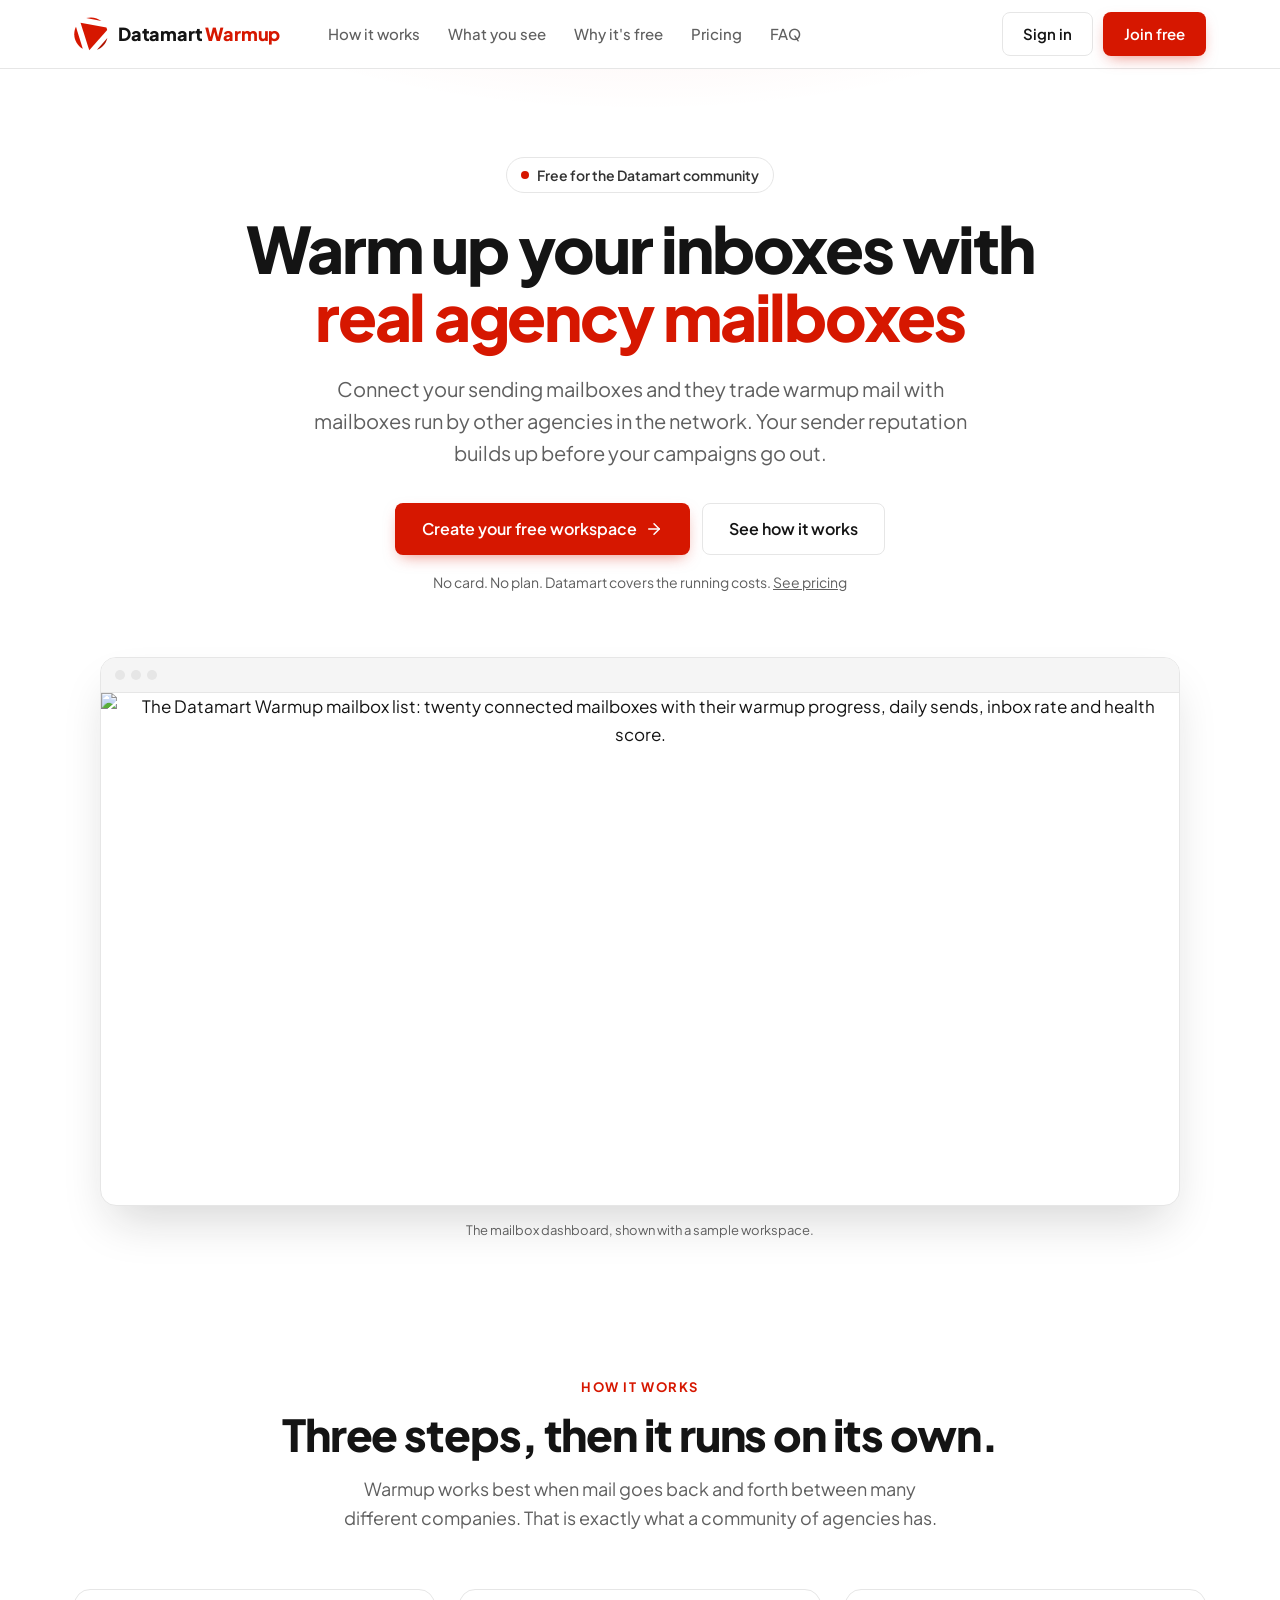
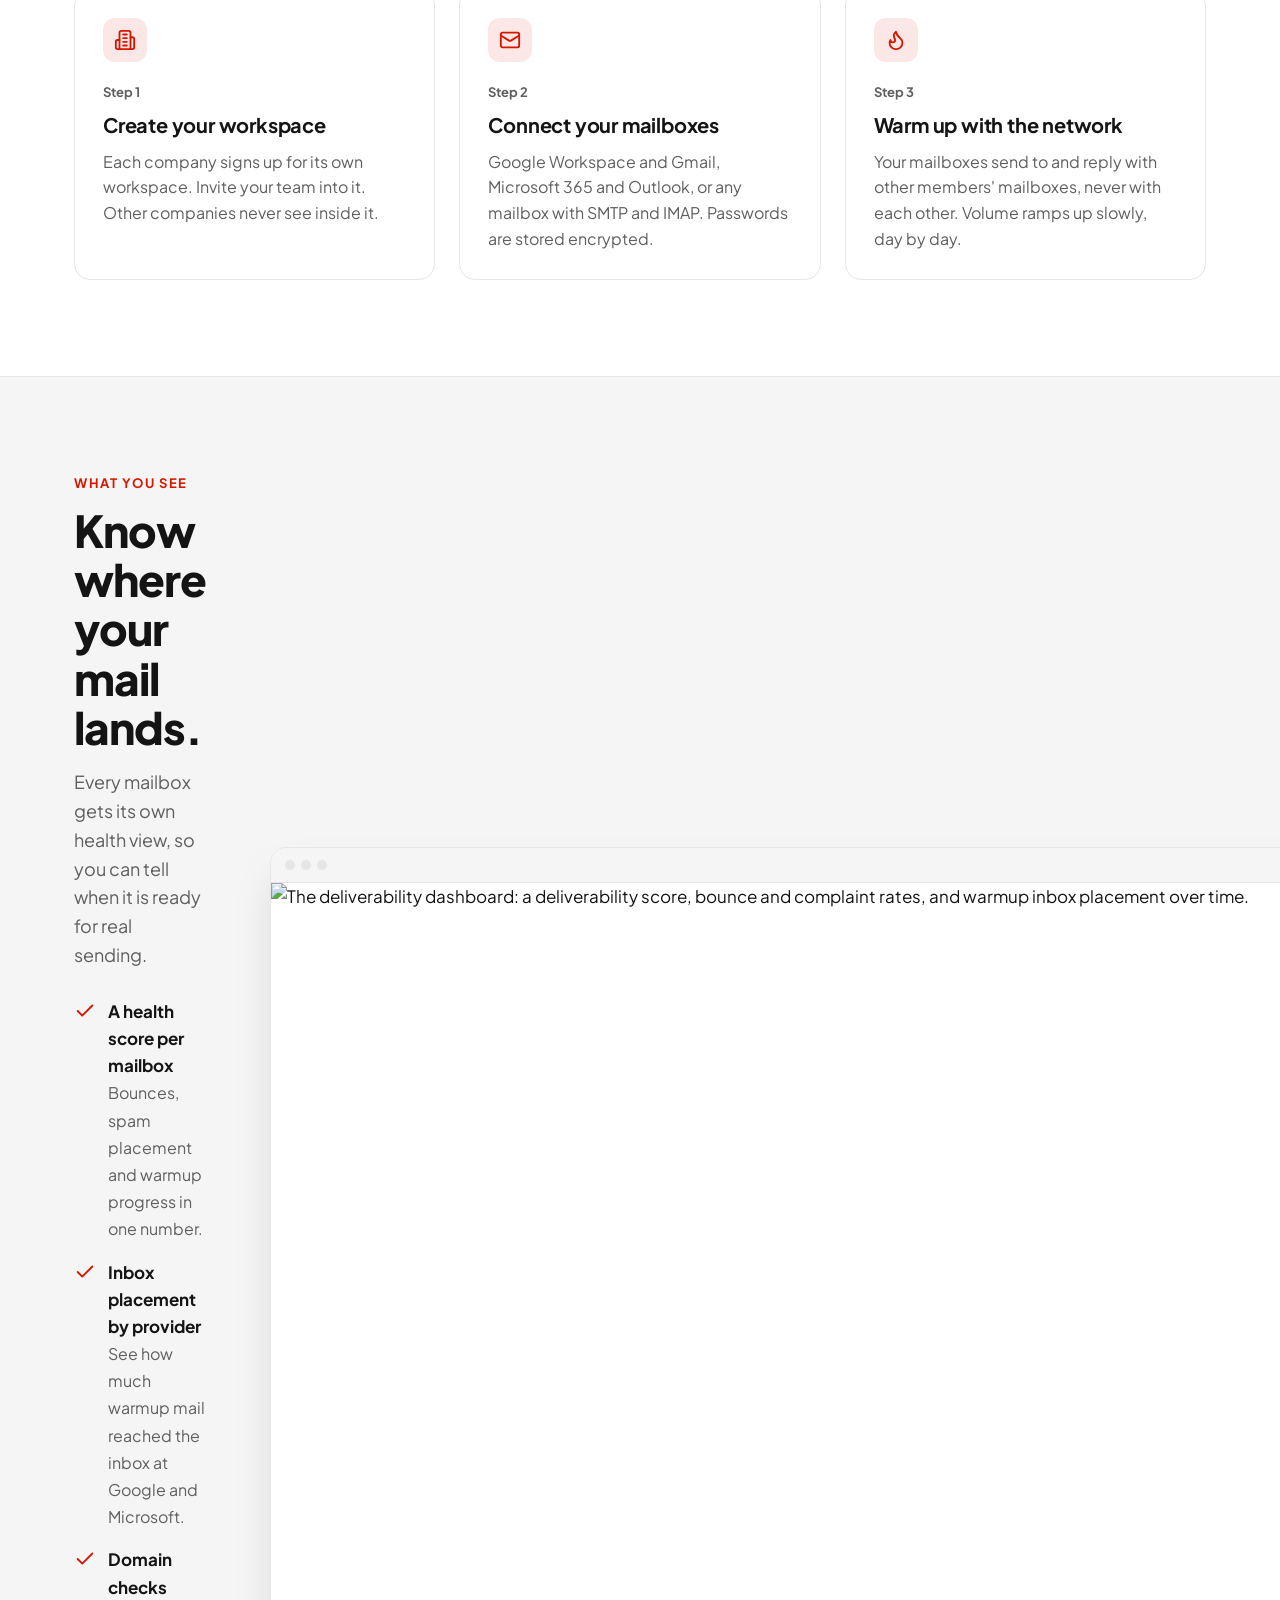
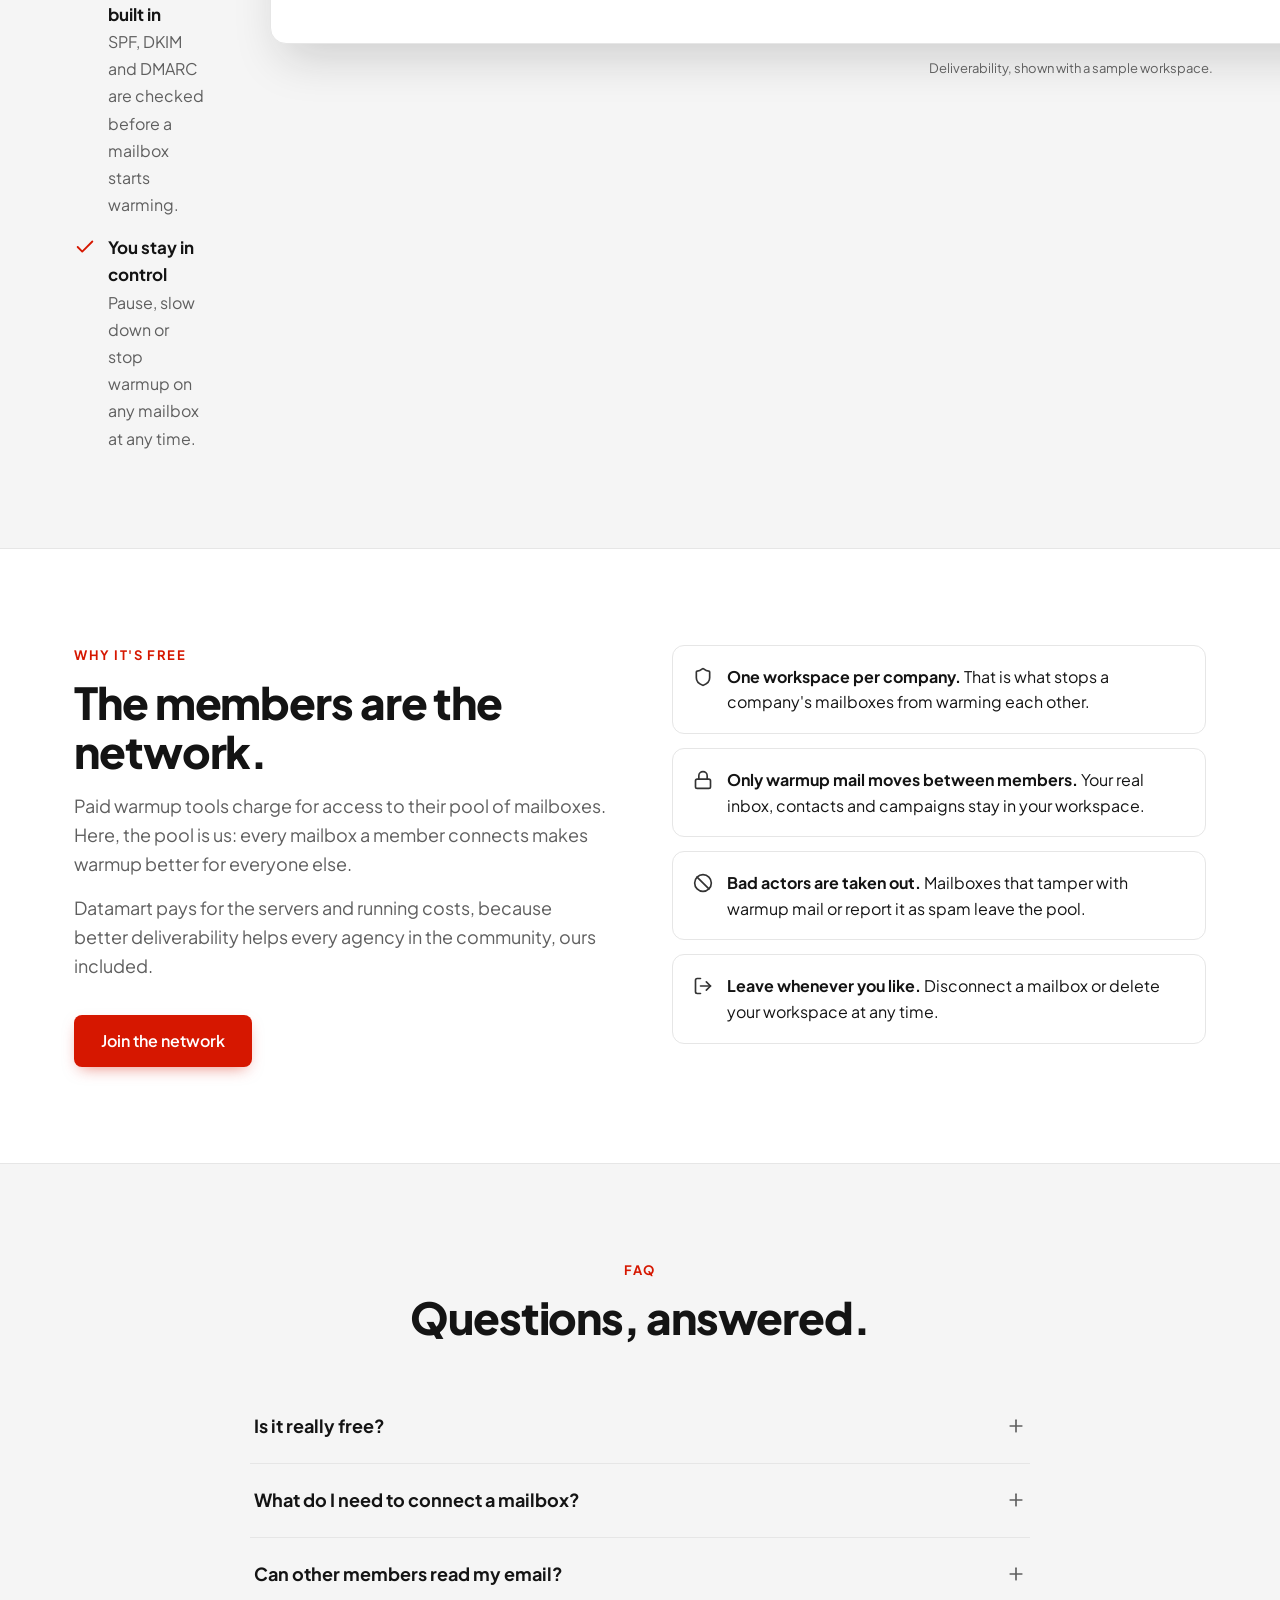
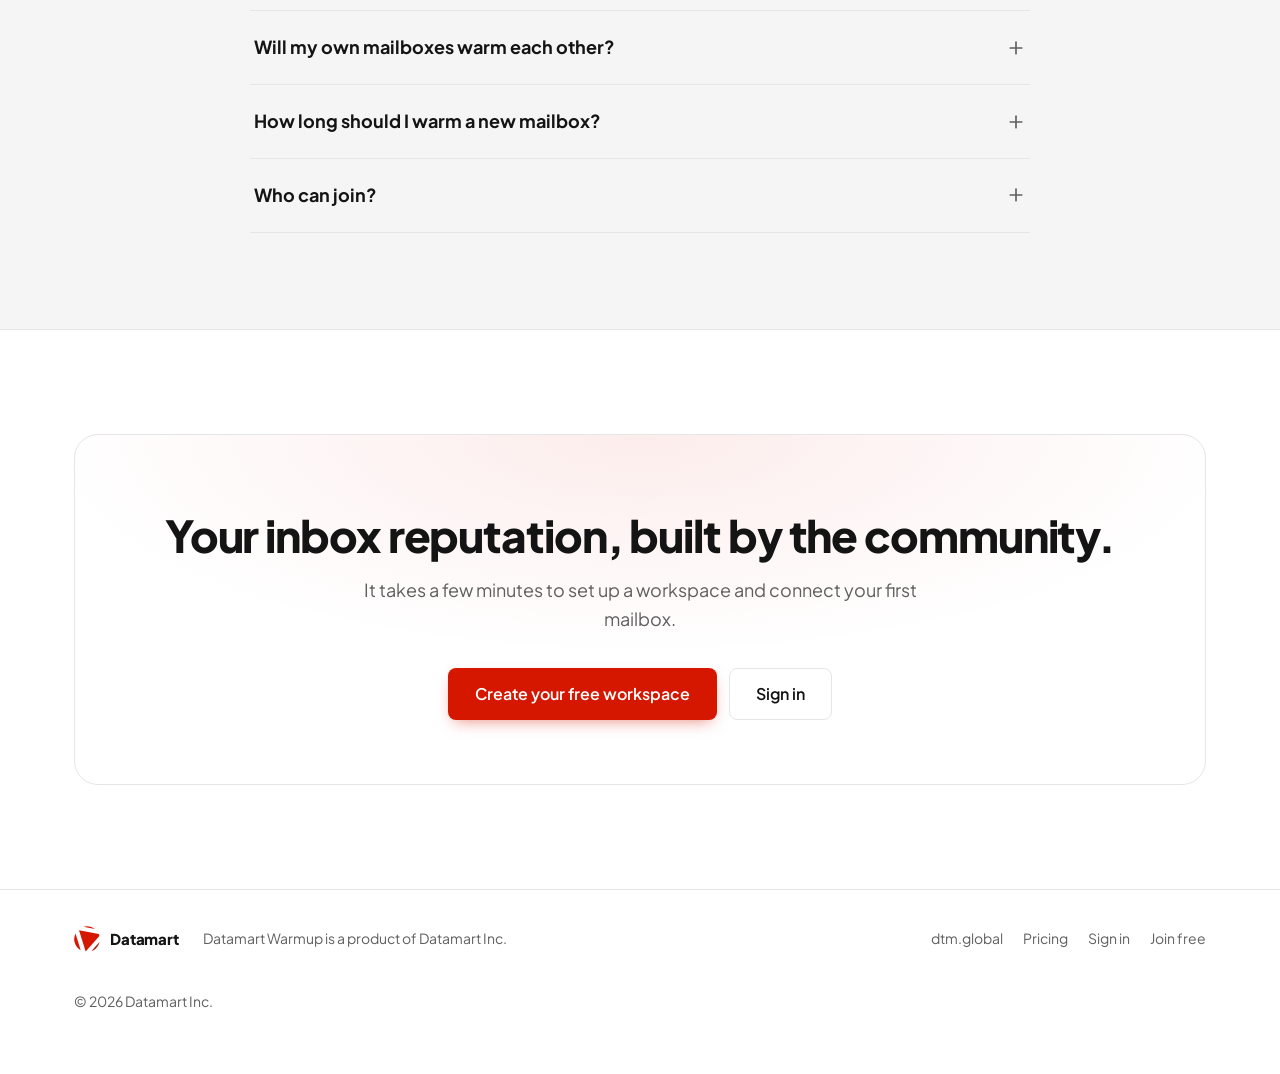
==== datamart/landing/index.html @ 0a960aa2 "Pricing page: a receipt that prints to $0, with free daily AI credits and paid extra AI only" ====
<!doctype html>
<html lang="en">
<head>
<meta charset="utf-8">
<meta name="viewport" content="width=device-width, initial-scale=1">
<title>Datamart Warmup: free email warmup for agencies</title>
<meta name="description" content="A free warmup network for agencies. Your mailboxes trade warmup mail with other members' mailboxes, so your sender reputation builds before your campaigns go out.">
<meta property="og:title" content="Datamart Warmup">
<meta property="og:description" content="Free email warmup, powered by a community of agency mailboxes.">
<meta property="og:image" content="https://warmup.dtm.global/landing/img/mailboxes.webp">
<link rel="icon" href="/favicon-32x32.png" sizes="32x32">
<link rel="preconnect" href="https://fonts.googleapis.com">
<link rel="preconnect" href="https://fonts.gstatic.com" crossorigin>
<link href="https://fonts.googleapis.com/css2?family=Plus+Jakarta+Sans:wght@400;500;600;700;800&display=swap" rel="stylesheet">
<style>
  :root {
    --red: #d61700;
    --red-hover: #b01400;
    --ink: #141414;
    --ink-2: #333333;
    --muted: #5f5f5f;
    --border: #e6e6e6;
    --surface: #f5f5f5;
    --bg: #ffffff;
    --card: #ffffff;
    --ring: rgba(214, 23, 0, 0.35);
    --shadow-md: 0 4px 6px -1px rgba(0,0,0,.08), 0 2px 4px -2px rgba(0,0,0,.06);
    --shadow-xl: 0 24px 48px -12px rgba(20,20,20,.18);
  }
  @media (prefers-color-scheme: dark) {
    :root {
      --red: #e63333;
      --red-hover: #f05a4f;
      --ink: #f2f2f2;
      --ink-2: #e0e0e0;
      --muted: #a3a3a3;
      --border: #2e2e2e;
      --surface: #141414;
      --bg: #0d0d0d;
      --card: #141414;
      --shadow-md: 0 4px 6px -1px rgba(0,0,0,.5);
      --shadow-xl: 0 24px 48px -12px rgba(0,0,0,.7);
    }
  }
  * { box-sizing: border-box; }
  html { scroll-behavior: smooth; }
  body {
    margin: 0; background: var(--bg); color: var(--ink);
    font-family: "Plus Jakarta Sans", system-ui, -apple-system, sans-serif;
    font-size: 17px; line-height: 1.6; -webkit-font-smoothing: antialiased;
  }
  img { max-width: 100%; height: auto; display: block; }
  a { color: inherit; }
  .wrap { max-width: 1180px; margin: 0 auto; padding: 0 24px; }
  .skip { position: absolute; left: -9999px; }
  .skip:focus { left: 16px; top: 16px; background: var(--card); padding: 8px 12px; border-radius: 8px; z-index: 100; }
  :focus-visible { outline: 3px solid var(--ring); outline-offset: 2px; border-radius: 8px; }

  /* Nav */
  header.nav { position: sticky; top: 0; z-index: 50; background: color-mix(in srgb, var(--bg) 88%, transparent); backdrop-filter: saturate(1.4) blur(10px); border-bottom: 1px solid var(--border); }
  header.nav .wrap { display: flex; align-items: center; gap: 24px; height: 68px; }
  .brand { display: flex; align-items: center; gap: 10px; text-decoration: none; }
  .brand svg { width: 34px; height: 34px; flex: none; }
  .brand b { font-size: 18px; font-weight: 800; letter-spacing: -0.01em; }
  .brand span { color: var(--red); }
  nav.links { display: flex; gap: 28px; margin-left: 24px; }
  nav.links a { text-decoration: none; color: var(--muted); font-size: 15px; font-weight: 500; transition: color .2s; }
  nav.links a:hover { color: var(--ink); }
  .nav-cta { margin-left: auto; display: flex; gap: 10px; align-items: center; }

  .btn { display: inline-flex; align-items: center; justify-content: center; gap: 8px; min-height: 44px; padding: 0 20px; border-radius: 8px; font: inherit; font-size: 15px; font-weight: 600; text-decoration: none; cursor: pointer; transition: background-color .2s, border-color .2s, transform .15s, box-shadow .2s; border: 1px solid transparent; }
  .btn:active { transform: scale(.98); }
  .btn-red { background: var(--red); color: #fff; box-shadow: 0 6px 16px -6px rgba(214,23,0,.55); }
  .btn-red:hover { background: var(--red-hover); }
  .btn-ghost { border-color: var(--border); background: var(--card); color: var(--ink); }
  .btn-ghost:hover { border-color: var(--muted); }
  .btn-lg { min-height: 52px; padding: 0 26px; font-size: 16px; }
  .btn svg { width: 18px; height: 18px; }

  /* Hero */
  .hero { padding: 88px 0 40px; text-align: center; position: relative; overflow: hidden; }
  .hero::before { content: ""; position: absolute; inset: -40% -10% auto; height: 620px; background: radial-gradient(closest-side, rgba(214,23,0,.10), transparent 70%); pointer-events: none; }
  .pill { display: inline-flex; align-items: center; gap: 8px; padding: 6px 14px; border: 1px solid var(--border); border-radius: 999px; font-size: 14px; font-weight: 600; color: var(--ink-2); background: var(--card); position: relative; }
  .pill i { width: 8px; height: 8px; border-radius: 50%; background: var(--red); display: inline-block; }
  h1 { font-size: clamp(38px, 6vw, 64px); line-height: 1.06; letter-spacing: -0.035em; font-weight: 800; margin: 22px auto 0; max-width: 900px; position: relative; }
  h1 em { font-style: normal; color: var(--red); }
  .lede { font-size: clamp(17px, 2vw, 20px); color: var(--muted); max-width: 680px; margin: 22px auto 0; position: relative; }
  .hero-cta { display: flex; gap: 12px; justify-content: center; flex-wrap: wrap; margin-top: 34px; position: relative; }
  .fine { font-size: 14px; color: var(--muted); margin-top: 16px; position: relative; }

  .shot { margin: 64px auto 0; max-width: 1080px; position: relative; }
  .frame { border: 1px solid var(--border); border-radius: 16px; overflow: hidden; background: var(--card); box-shadow: var(--shadow-xl); }
  .frame .bar { display: flex; gap: 6px; padding: 12px 14px; border-bottom: 1px solid var(--border); background: var(--surface); }
  .frame .bar i { width: 10px; height: 10px; border-radius: 50%; background: var(--border); }
  .caption { font-size: 13px; color: var(--muted); margin-top: 14px; text-align: center; }

  /* Sections */
  section { padding: 96px 0; scroll-margin-top: 68px; }
  .eyebrow { font-size: 13px; font-weight: 700; letter-spacing: .12em; text-transform: uppercase; color: var(--red); }
  h2 { font-size: clamp(30px, 4vw, 44px); line-height: 1.12; letter-spacing: -0.025em; font-weight: 800; margin: 12px 0 0; }
  .sub { color: var(--muted); font-size: 18px; max-width: 620px; margin: 16px 0 0; }
  .center { text-align: center; }
  .center .sub { margin-left: auto; margin-right: auto; }

  .steps { display: grid; grid-template-columns: repeat(3, 1fr); gap: 24px; margin-top: 56px; counter-reset: s; }
  .card { border: 1px solid var(--border); border-radius: 16px; padding: 28px; background: var(--card); transition: transform .2s, box-shadow .2s; }
  .card:hover { transform: translateY(-4px); box-shadow: var(--shadow-md); }
  .icon { width: 44px; height: 44px; border-radius: 12px; display: grid; place-items: center; background: color-mix(in srgb, var(--red) 10%, transparent); color: var(--red); }
  .icon svg { width: 22px; height: 22px; }
  .step-n { font-size: 13px; font-weight: 700; color: var(--muted); margin-top: 20px; }
  .card h3 { font-size: 20px; letter-spacing: -0.01em; margin: 6px 0 8px; }
  .card p { margin: 0; color: var(--muted); font-size: 16px; }

  .split { display: grid; grid-template-columns: 1fr 1.25fr; gap: 64px; align-items: center; }
  .checks { list-style: none; padding: 0; margin: 28px 0 0; display: grid; gap: 16px; }
  .checks li { display: flex; gap: 12px; align-items: flex-start; }
  .checks svg { width: 22px; height: 22px; color: var(--red); flex: none; margin-top: 2px; }
  .checks b { display: block; font-weight: 700; }
  .checks span { color: var(--muted); font-size: 16px; }

  .band { background: var(--surface); border-top: 1px solid var(--border); border-bottom: 1px solid var(--border); }
  .why { display: grid; grid-template-columns: 1fr 1fr; gap: 64px; align-items: start; }
  .rules { display: grid; gap: 14px; }
  .rule { display: flex; gap: 14px; padding: 18px 20px; border: 1px solid var(--border); border-radius: 12px; background: var(--card); }
  .rule svg { width: 20px; height: 20px; color: var(--ink-2); flex: none; margin-top: 3px; }
  .rule p { margin: 0; font-size: 16px; }
  .rule p b { font-weight: 700; }

  .faq { max-width: 780px; margin: 48px auto 0; }
  details { border-bottom: 1px solid var(--border); }
  summary { list-style: none; cursor: pointer; padding: 22px 4px; font-weight: 700; font-size: 18px; display: flex; justify-content: space-between; gap: 16px; align-items: center; }
  summary::-webkit-details-marker { display: none; }
  summary svg { width: 20px; height: 20px; color: var(--muted); transition: transform .2s; flex: none; }
  details[open] summary svg { transform: rotate(45deg); }
  details p { margin: 0 4px 22px; color: var(--muted); }

  .final { text-align: center; padding: 104px 0; }
  .final .box { border: 1px solid var(--border); border-radius: 24px; padding: 64px 24px; background: radial-gradient(600px 220px at 50% 0%, rgba(214,23,0,.08), transparent), var(--card); }

  footer { border-top: 1px solid var(--border); padding: 36px 0 48px; color: var(--muted); font-size: 14px; }
  footer .wrap { display: flex; gap: 24px; align-items: center; flex-wrap: wrap; }
  footer .brand svg { width: 26px; height: 26px; }
  footer .brand b { font-size: 15px; color: var(--ink); }
  footer nav { margin-left: auto; display: flex; gap: 20px; }
  footer nav a { text-decoration: none; }
  footer nav a:hover { color: var(--ink); }
  footer .legal { flex-basis: 100%; }

  .reveal { opacity: 0; transform: translateY(16px); transition: opacity .5s ease-out, transform .5s ease-out; }
  .reveal.in { opacity: 1; transform: none; }
  @media (prefers-reduced-motion: reduce) {
    html { scroll-behavior: auto; }
    .reveal { opacity: 1; transform: none; transition: none; }
    .card, .btn { transition: none; }
  }

  @media (max-width: 900px) {
    nav.links { display: none; }
    .steps { grid-template-columns: 1fr; }
    .split, .why { grid-template-columns: 1fr; gap: 40px; }
    section { padding: 72px 0; }
    .hero { padding-top: 64px; }
  }
  @media (max-width: 480px) {
    .wrap { padding: 0 16px; }
    .nav-cta .btn-ghost { display: none; }
    .hero-cta .btn { width: 100%; }
    footer nav { margin-left: 0; }
  }
</style>
</head>
<body>
<a class="skip" href="#main">Skip to content</a>

<svg width="0" height="0" style="position:absolute" aria-hidden="true">
  <defs>
    <symbol id="dm-logo" viewBox="0 0 82 82">
      <path fill="#d61700" fill-rule="evenodd" d="M41.008,0.938c9.558,0,18.338,3.321,25.255,8.87L29.338,2.652C33.032,1.539,36.949,0.938,41.008,0.938L41.008,0.938z"/>
      <path fill="#d61700" d="M78.159,25.45c0.784,1.833,1.438,3.736,1.947,5.696L36.787,80.062l-21-66.474L78.159,25.45L78.159,25.45z"/>
      <path fill="#b01400" d="M80.388,50.366C77.372,63.57,67.886,74.306,55.443,79.069L80.388,50.366L80.388,50.366z"/>
      <path fill="#d61700" d="M21.163,76.523C8.896,69.589,0.612,56.431,0.612,41.333c0-6.387,1.484-12.427,4.124-17.796L21.163,76.523L21.163,76.523z"/>
    </symbol>
  </defs>
</svg>

<header class="nav">
  <div class="wrap">
    <a class="brand" href="#top" aria-label="Datamart Warmup home">
      <svg aria-hidden="true"><use href="#dm-logo"/></svg>
      <b>Datamart <span>Warmup</span></b>
    </a>
    <nav class="links" aria-label="Sections">
      <a href="#how">How it works</a>
      <a href="#see">What you see</a>
      <a href="#free">Why it's free</a>
      <a href="/pricing">Pricing</a>
      <a href="#faq">FAQ</a>
    </nav>
    <div class="nav-cta">
      <a class="btn btn-ghost" href="/auth/login">Sign in</a>
      <a class="btn btn-red" href="/auth/register">Join free</a>
    </div>
  </div>
</header>

<main id="main">
  <div class="hero" id="top">
    <div class="wrap">
      <span class="pill"><i aria-hidden="true"></i>Free for the Datamart community</span>
      <h1>Warm up your inboxes with <em>real agency mailboxes</em></h1>
      <p class="lede">Connect your sending mailboxes and they trade warmup mail with mailboxes run by other agencies in the network. Your sender reputation builds up before your campaigns go out.</p>
      <div class="hero-cta">
        <a class="btn btn-red btn-lg" href="/auth/register">
          Create your free workspace
          <svg viewBox="0 0 24 24" fill="none" stroke="currentColor" stroke-width="2" stroke-linecap="round" stroke-linejoin="round" aria-hidden="true"><path d="M5 12h14"/><path d="m12 5 7 7-7 7"/></svg>
        </a>
        <a class="btn btn-ghost btn-lg" href="#how">See how it works</a>
      </div>
      <p class="fine">No card. No plan. Datamart covers the running costs. <a href="/pricing">See pricing</a></p>

      <figure class="shot reveal">
        <div class="frame">
          <div class="bar" aria-hidden="true"><i></i><i></i><i></i></div>
          <img src="/landing/img/mailboxes.webp" width="1600" height="760" alt="The Datamart Warmup mailbox list: twenty connected mailboxes with their warmup progress, daily sends, inbox rate and health score.">
        </div>
        <figcaption class="caption">The mailbox dashboard, shown with a sample workspace.</figcaption>
      </figure>
    </div>
  </div>

  <section id="how">
    <div class="wrap">
      <div class="center">
        <div class="eyebrow">How it works</div>
        <h2>Three steps, then it runs on its own.</h2>
        <p class="sub">Warmup works best when mail goes back and forth between many different companies. That is exactly what a community of agencies has.</p>
      </div>
      <div class="steps">
        <article class="card reveal">
          <div class="icon"><svg viewBox="0 0 24 24" fill="none" stroke="currentColor" stroke-width="2" stroke-linecap="round" stroke-linejoin="round" aria-hidden="true"><path d="M6 22V4a2 2 0 0 1 2-2h8a2 2 0 0 1 2 2v18Z"/><path d="M6 12H4a2 2 0 0 0-2 2v6a2 2 0 0 0 2 2h2"/><path d="M18 9h2a2 2 0 0 1 2 2v9a2 2 0 0 1-2 2h-2"/><path d="M10 6h4"/><path d="M10 10h4"/><path d="M10 14h4"/><path d="M10 18h4"/></svg></div>
          <div class="step-n">Step 1</div>
          <h3>Create your workspace</h3>
          <p>Each company signs up for its own workspace. Invite your team into it. Other companies never see inside it.</p>
        </article>
        <article class="card reveal">
          <div class="icon"><svg viewBox="0 0 24 24" fill="none" stroke="currentColor" stroke-width="2" stroke-linecap="round" stroke-linejoin="round" aria-hidden="true"><rect width="20" height="16" x="2" y="4" rx="2"/><path d="m22 7-8.97 5.7a1.94 1.94 0 0 1-2.06 0L2 7"/></svg></div>
          <div class="step-n">Step 2</div>
          <h3>Connect your mailboxes</h3>
          <p>Google Workspace and Gmail, Microsoft 365 and Outlook, or any mailbox with SMTP and IMAP. Passwords are stored encrypted.</p>
        </article>
        <article class="card reveal">
          <div class="icon"><svg viewBox="0 0 24 24" fill="none" stroke="currentColor" stroke-width="2" stroke-linecap="round" stroke-linejoin="round" aria-hidden="true"><path d="M8.5 14.5A2.5 2.5 0 0 0 11 12c0-1.38-.5-2-1-3-1.072-2.143-.224-4.054 2-6 .5 2.5 2 4.9 4 6.5 2 1.6 3 3.5 3 5.5a7 7 0 1 1-14 0c0-1.153.433-2.294 1-3a2.5 2.5 0 0 0 2.5 2.5z"/></svg></div>
          <div class="step-n">Step 3</div>
          <h3>Warm up with the network</h3>
          <p>Your mailboxes send to and reply with other members' mailboxes, never with each other. Volume ramps up slowly, day by day.</p>
        </article>
      </div>
    </div>
  </section>

  <section id="see" class="band">
    <div class="wrap split">
      <div class="reveal">
        <div class="eyebrow">What you see</div>
        <h2>Know where your mail lands.</h2>
        <p class="sub">Every mailbox gets its own health view, so you can tell when it is ready for real sending.</p>
        <ul class="checks">
          <li><svg viewBox="0 0 24 24" fill="none" stroke="currentColor" stroke-width="2" stroke-linecap="round" stroke-linejoin="round" aria-hidden="true"><path d="M20 6 9 17l-5-5"/></svg><div><b>A health score per mailbox</b><span>Bounces, spam placement and warmup progress in one number.</span></div></li>
          <li><svg viewBox="0 0 24 24" fill="none" stroke="currentColor" stroke-width="2" stroke-linecap="round" stroke-linejoin="round" aria-hidden="true"><path d="M20 6 9 17l-5-5"/></svg><div><b>Inbox placement by provider</b><span>See how much warmup mail reached the inbox at Google and Microsoft.</span></div></li>
          <li><svg viewBox="0 0 24 24" fill="none" stroke="currentColor" stroke-width="2" stroke-linecap="round" stroke-linejoin="round" aria-hidden="true"><path d="M20 6 9 17l-5-5"/></svg><div><b>Domain checks built in</b><span>SPF, DKIM and DMARC are checked before a mailbox starts warming.</span></div></li>
          <li><svg viewBox="0 0 24 24" fill="none" stroke="currentColor" stroke-width="2" stroke-linecap="round" stroke-linejoin="round" aria-hidden="true"><path d="M20 6 9 17l-5-5"/></svg><div><b>You stay in control</b><span>Pause, slow down or stop warmup on any mailbox at any time.</span></div></li>
        </ul>
      </div>
      <figure class="reveal" style="margin:0">
        <div class="frame">
          <div class="bar" aria-hidden="true"><i></i><i></i><i></i></div>
          <img src="/landing/img/deliverability.webp" width="1600" height="760" loading="lazy" alt="The deliverability dashboard: a deliverability score, bounce and complaint rates, and warmup inbox placement over time.">
        </div>
        <figcaption class="caption">Deliverability, shown with a sample workspace.</figcaption>
      </figure>
    </div>
  </section>

  <section id="free">
    <div class="wrap why">
      <div class="reveal">
        <div class="eyebrow">Why it's free</div>
        <h2>The members are the network.</h2>
        <p class="sub">Paid warmup tools charge for access to their pool of mailboxes. Here, the pool is us: every mailbox a member connects makes warmup better for everyone else.</p>
        <p class="sub">Datamart pays for the servers and running costs, because better deliverability helps every agency in the community, ours included.</p>
        <div class="hero-cta" style="justify-content:flex-start">
          <a class="btn btn-red btn-lg" href="/auth/register">Join the network</a>
        </div>
      </div>
      <div class="rules reveal" aria-label="Network rules">
        <div class="rule"><svg viewBox="0 0 24 24" fill="none" stroke="currentColor" stroke-width="2" stroke-linecap="round" stroke-linejoin="round" aria-hidden="true"><path d="M20 13c0 5-3.5 7.5-7.66 8.95a1 1 0 0 1-.67-.01C7.5 20.5 4 18 4 13V6a1 1 0 0 1 1-1c2 0 4.5-1.2 6.24-2.72a1.17 1.17 0 0 1 1.52 0C14.51 3.81 17 5 19 5a1 1 0 0 1 1 1z"/></svg><p><b>One workspace per company.</b> That is what stops a company's mailboxes from warming each other.</p></div>
        <div class="rule"><svg viewBox="0 0 24 24" fill="none" stroke="currentColor" stroke-width="2" stroke-linecap="round" stroke-linejoin="round" aria-hidden="true"><rect width="18" height="11" x="3" y="11" rx="2" ry="2"/><path d="M7 11V7a5 5 0 0 1 10 0v4"/></svg><p><b>Only warmup mail moves between members.</b> Your real inbox, contacts and campaigns stay in your workspace.</p></div>
        <div class="rule"><svg viewBox="0 0 24 24" fill="none" stroke="currentColor" stroke-width="2" stroke-linecap="round" stroke-linejoin="round" aria-hidden="true"><path d="M12 22c5.523 0 10-4.477 10-10S17.523 2 12 2 2 6.477 2 12s4.477 10 10 10z"/><path d="m4.9 4.9 14.2 14.2"/></svg><p><b>Bad actors are taken out.</b> Mailboxes that tamper with warmup mail or report it as spam leave the pool.</p></div>
        <div class="rule"><svg viewBox="0 0 24 24" fill="none" stroke="currentColor" stroke-width="2" stroke-linecap="round" stroke-linejoin="round" aria-hidden="true"><path d="M9 21H5a2 2 0 0 1-2-2V5a2 2 0 0 1 2-2h4"/><polyline points="16 17 21 12 16 7"/><line x1="21" x2="9" y1="12" y2="12"/></svg><p><b>Leave whenever you like.</b> Disconnect a mailbox or delete your workspace at any time.</p></div>
      </div>
    </div>
  </section>

  <section id="faq" class="band">
    <div class="wrap">
      <div class="center">
        <div class="eyebrow">FAQ</div>
        <h2>Questions, answered.</h2>
      </div>
      <div class="faq">
        <details>
          <summary>Is it really free?<svg viewBox="0 0 24 24" fill="none" stroke="currentColor" stroke-width="2" stroke-linecap="round" aria-hidden="true"><path d="M12 5v14"/><path d="M5 12h14"/></svg></summary>
          <p>Yes. No card, no plan and no cap on mailboxes. Datamart covers the servers and running costs.</p>
        </details>
        <details>
          <summary>What do I need to connect a mailbox?<svg viewBox="0 0 24 24" fill="none" stroke="currentColor" stroke-width="2" stroke-linecap="round" aria-hidden="true"><path d="M12 5v14"/><path d="M5 12h14"/></svg></summary>
          <p>SMTP and IMAP access to the mailbox, plus SPF, DKIM and DMARC records on its domain. For Gmail and Google Workspace that means an app password. For Microsoft 365, SMTP sending has to be switched on for the mailbox.</p>
        </details>
        <details>
          <summary>Can other members read my email?<svg viewBox="0 0 24 24" fill="none" stroke="currentColor" stroke-width="2" stroke-linecap="round" aria-hidden="true"><path d="M12 5v14"/><path d="M5 12h14"/></svg></summary>
          <p>No. Members only ever receive the warmup messages your mailboxes send them. Nobody outside your workspace can see your inbox, your contacts or your campaigns.</p>
        </details>
        <details>
          <summary>Will my own mailboxes warm each other?<svg viewBox="0 0 24 24" fill="none" stroke="currentColor" stroke-width="2" stroke-linecap="round" aria-hidden="true"><path d="M12 5v14"/><path d="M5 12h14"/></svg></summary>
          <p>No. Mail within one company looks nothing like real outreach, so your mailboxes are always paired with other members' mailboxes. That is why each company needs its own workspace.</p>
        </details>
        <details>
          <summary>How long should I warm a new mailbox?<svg viewBox="0 0 24 24" fill="none" stroke="currentColor" stroke-width="2" stroke-linecap="round" aria-hidden="true"><path d="M12 5v14"/><path d="M5 12h14"/></svg></summary>
          <p>Give a new mailbox at least two weeks before it sends cold email, and keep warmup running at a low level after that. The health score tells you when it is in good shape.</p>
        </details>
        <details>
          <summary>Who can join?<svg viewBox="0 0 24 24" fill="none" stroke="currentColor" stroke-width="2" stroke-linecap="round" aria-hidden="true"><path d="M12 5v14"/><path d="M5 12h14"/></svg></summary>
          <p>Agencies and teams in the Datamart community, and the people they bring along. Sign up for your company's workspace and connect your mailboxes.</p>
        </details>
      </div>
    </div>
  </section>

  <div class="final">
    <div class="wrap">
      <div class="box reveal">
        <h2>Your inbox reputation, built by the community.</h2>
        <p class="sub" style="margin-left:auto;margin-right:auto">It takes a few minutes to set up a workspace and connect your first mailbox.</p>
        <div class="hero-cta">
          <a class="btn btn-red btn-lg" href="/auth/register">Create your free workspace</a>
          <a class="btn btn-ghost btn-lg" href="/auth/login">Sign in</a>
        </div>
      </div>
    </div>
  </div>
</main>

<footer>
  <div class="wrap">
    <a class="brand" href="https://dtm.global" aria-label="Datamart">
      <svg aria-hidden="true"><use href="#dm-logo"/></svg>
      <b>Datamart</b>
    </a>
    <span>Datamart Warmup is a product of Datamart Inc.</span>
    <nav aria-label="Footer">
      <a href="https://dtm.global">dtm.global</a>
      <a href="/pricing">Pricing</a>
      <a href="/auth/login">Sign in</a>
      <a href="/auth/register">Join free</a>
    </nav>
    <p class="legal">&copy; 2026 Datamart Inc.</p>
  </div>
</footer>

<script>
  (function () {
    var els = document.querySelectorAll(".reveal");
    if (!("IntersectionObserver" in window)) { els.forEach(function (e) { e.classList.add("in"); }); return; }
    var io = new IntersectionObserver(function (entries) {
      entries.forEach(function (e) { if (e.isIntersecting) { e.target.classList.add("in"); io.unobserve(e.target); } });
    }, { rootMargin: "0px 0px -10% 0px" });
    els.forEach(function (e) { io.observe(e); });
  })();
</script>
</body>
</html>
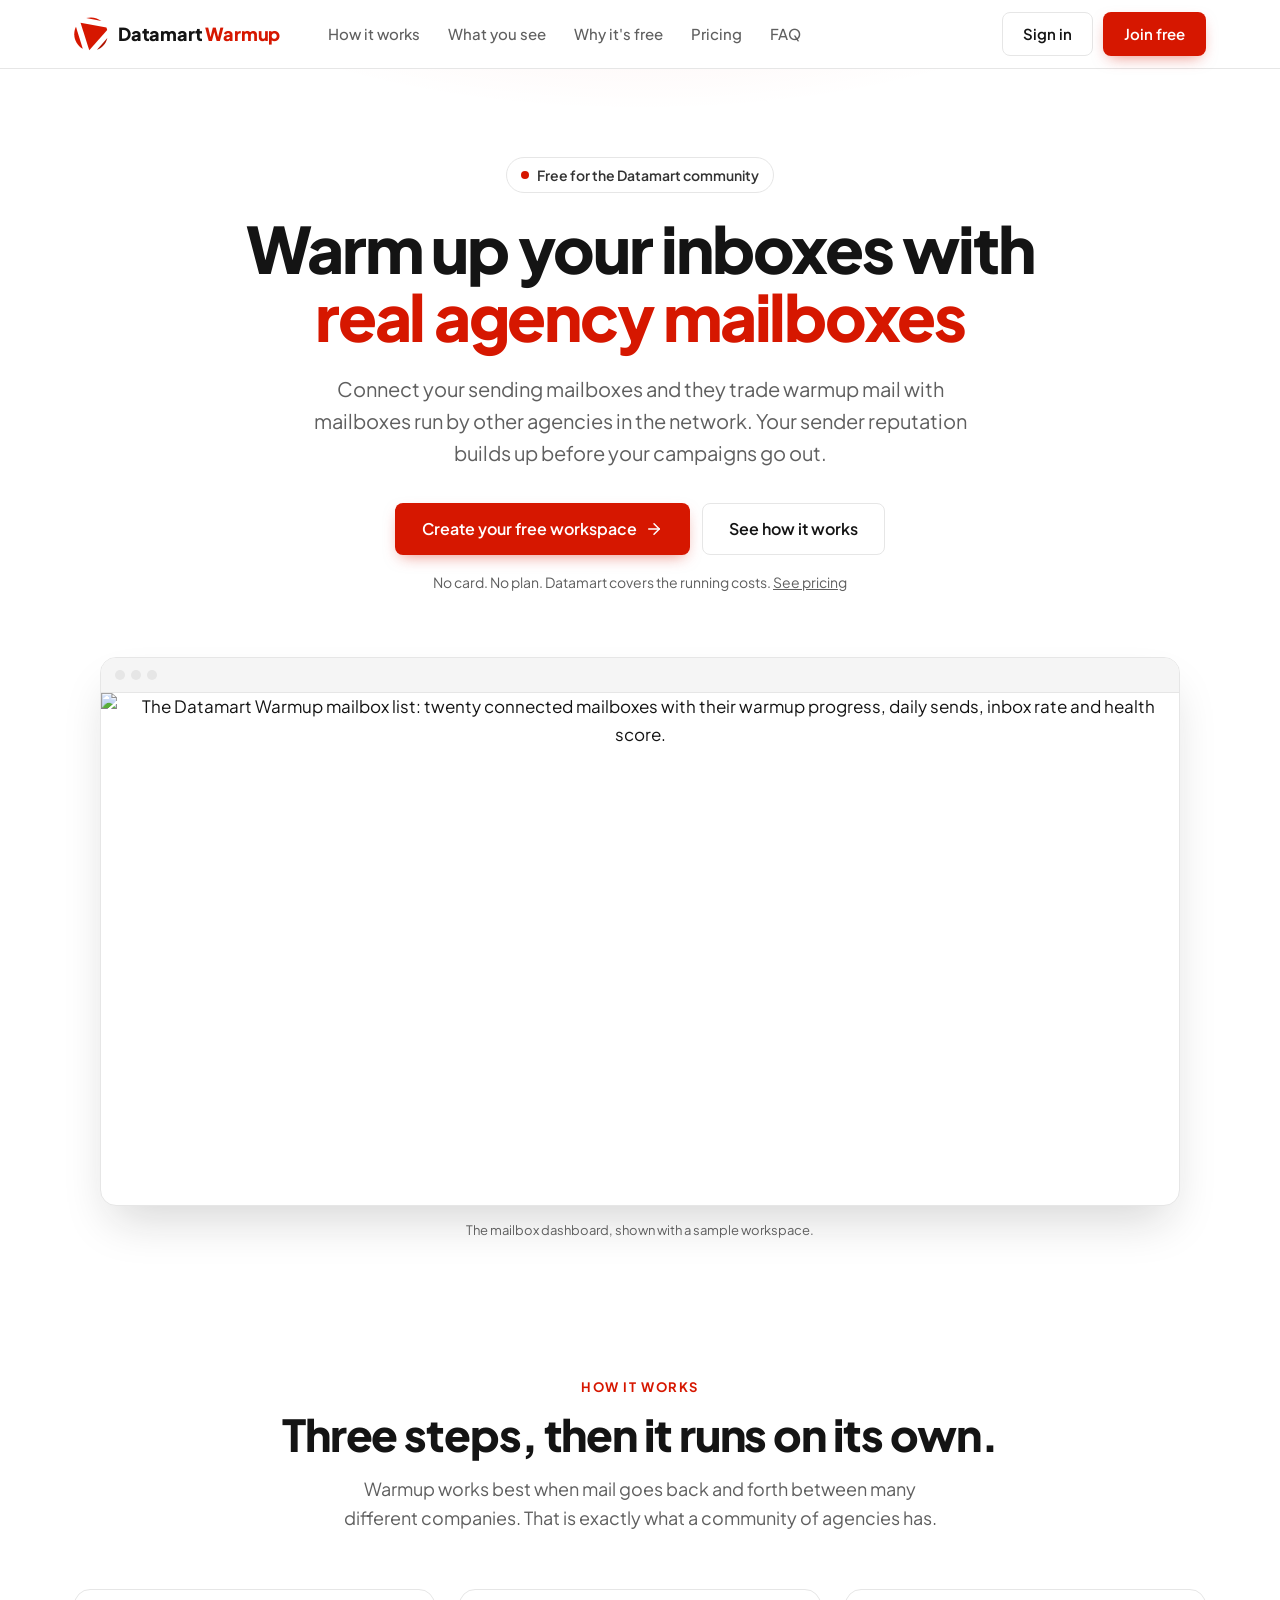
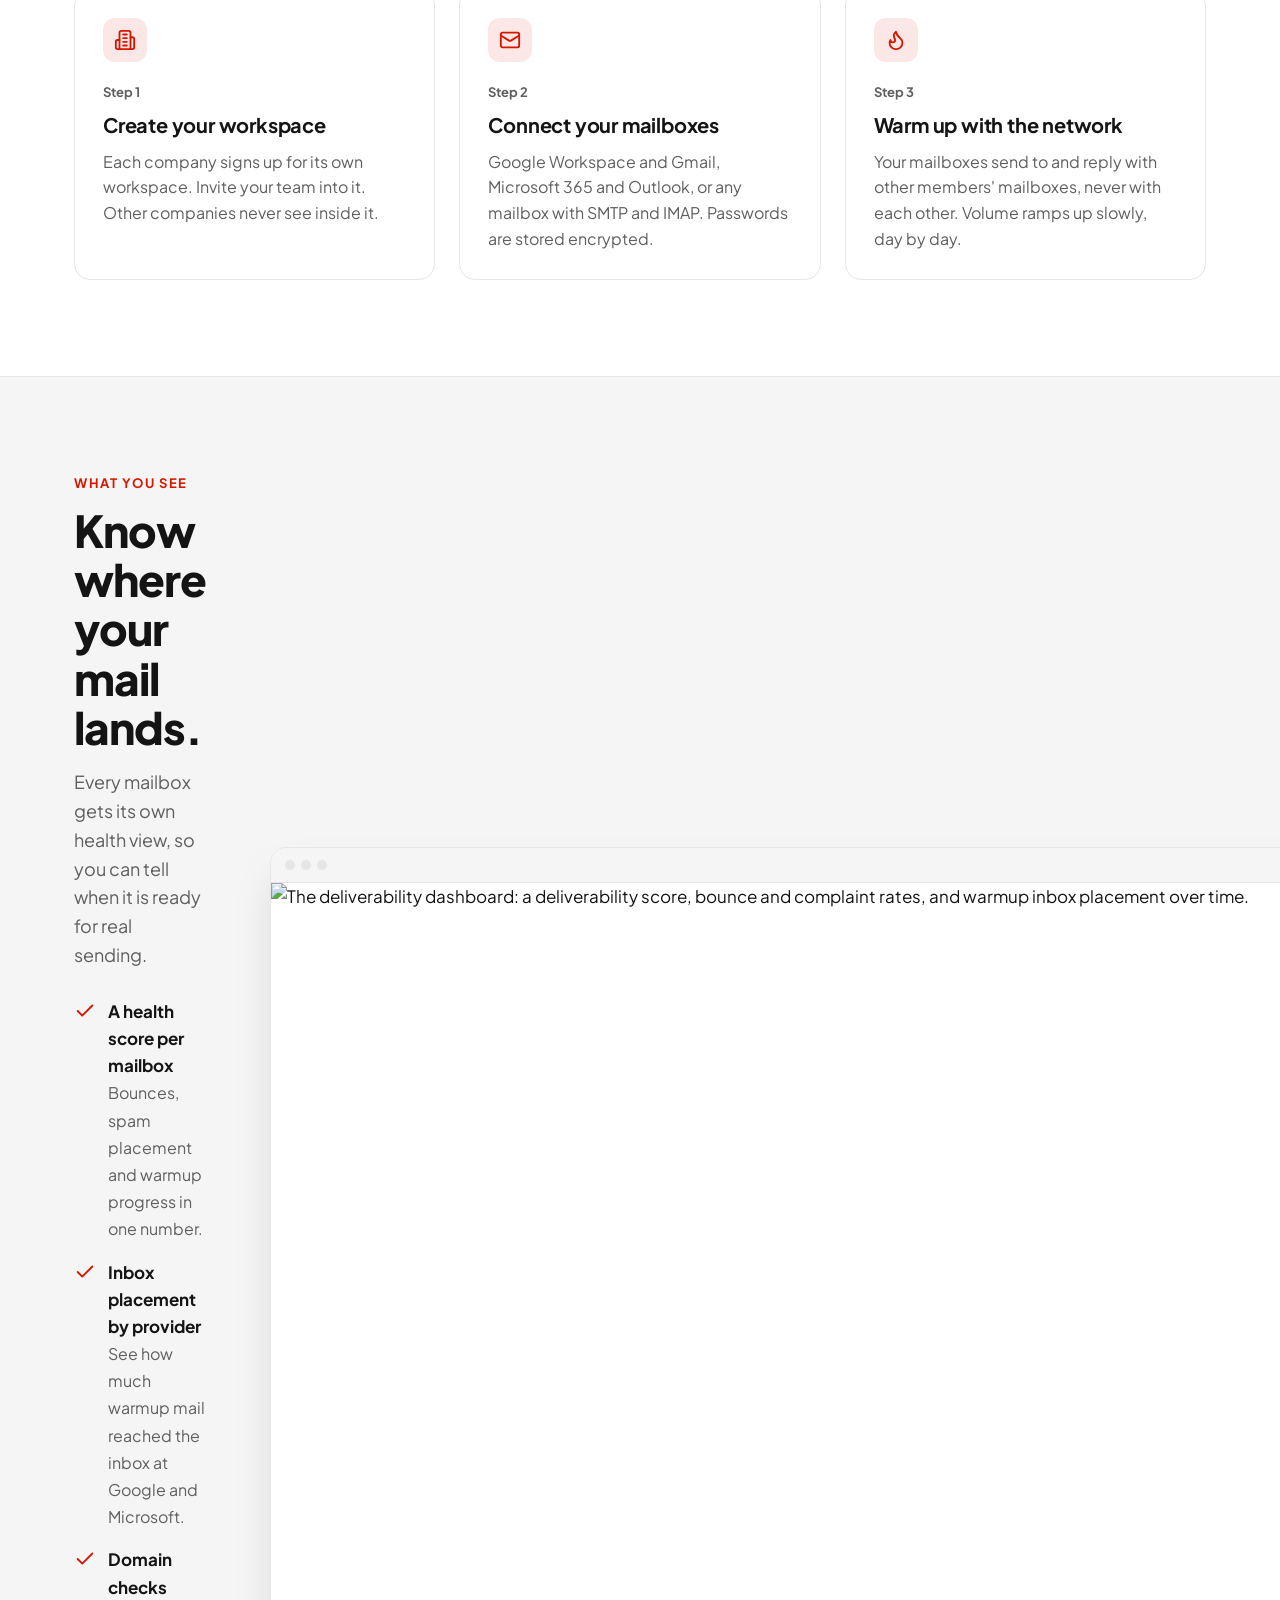
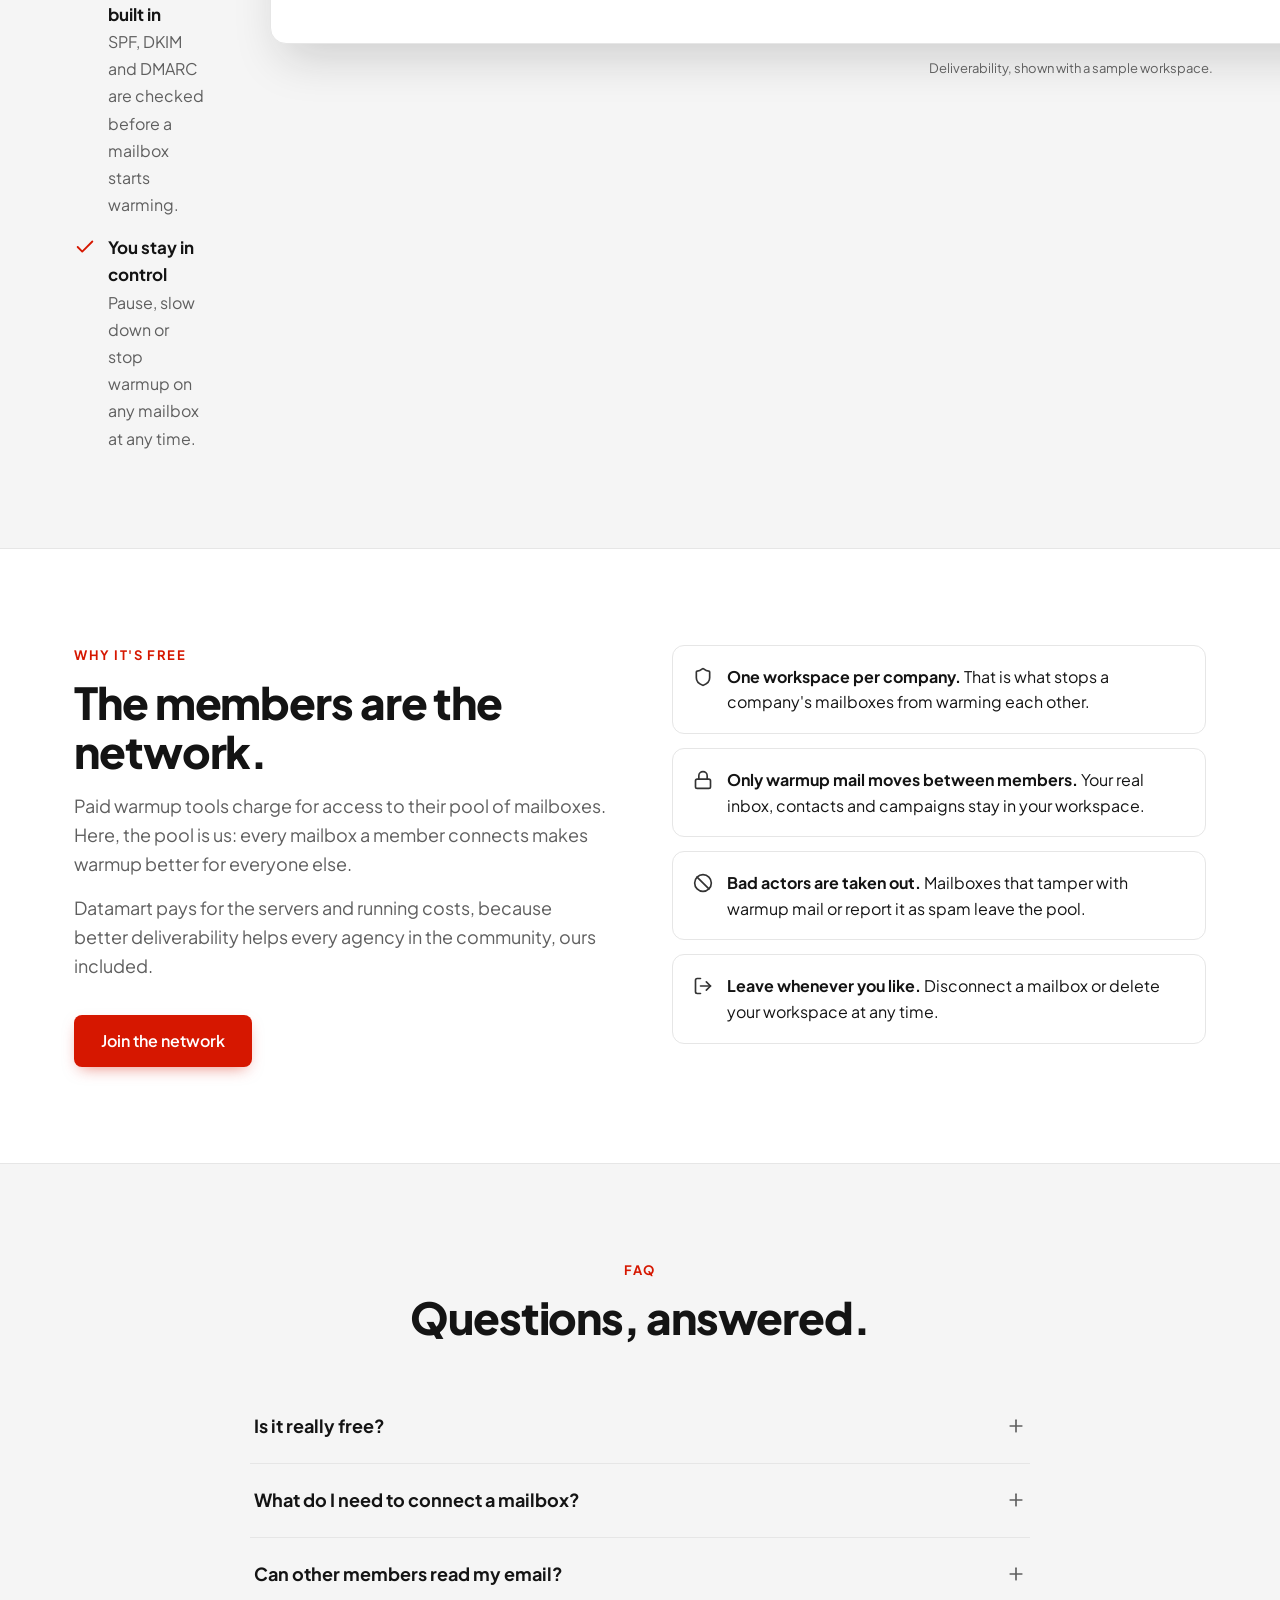
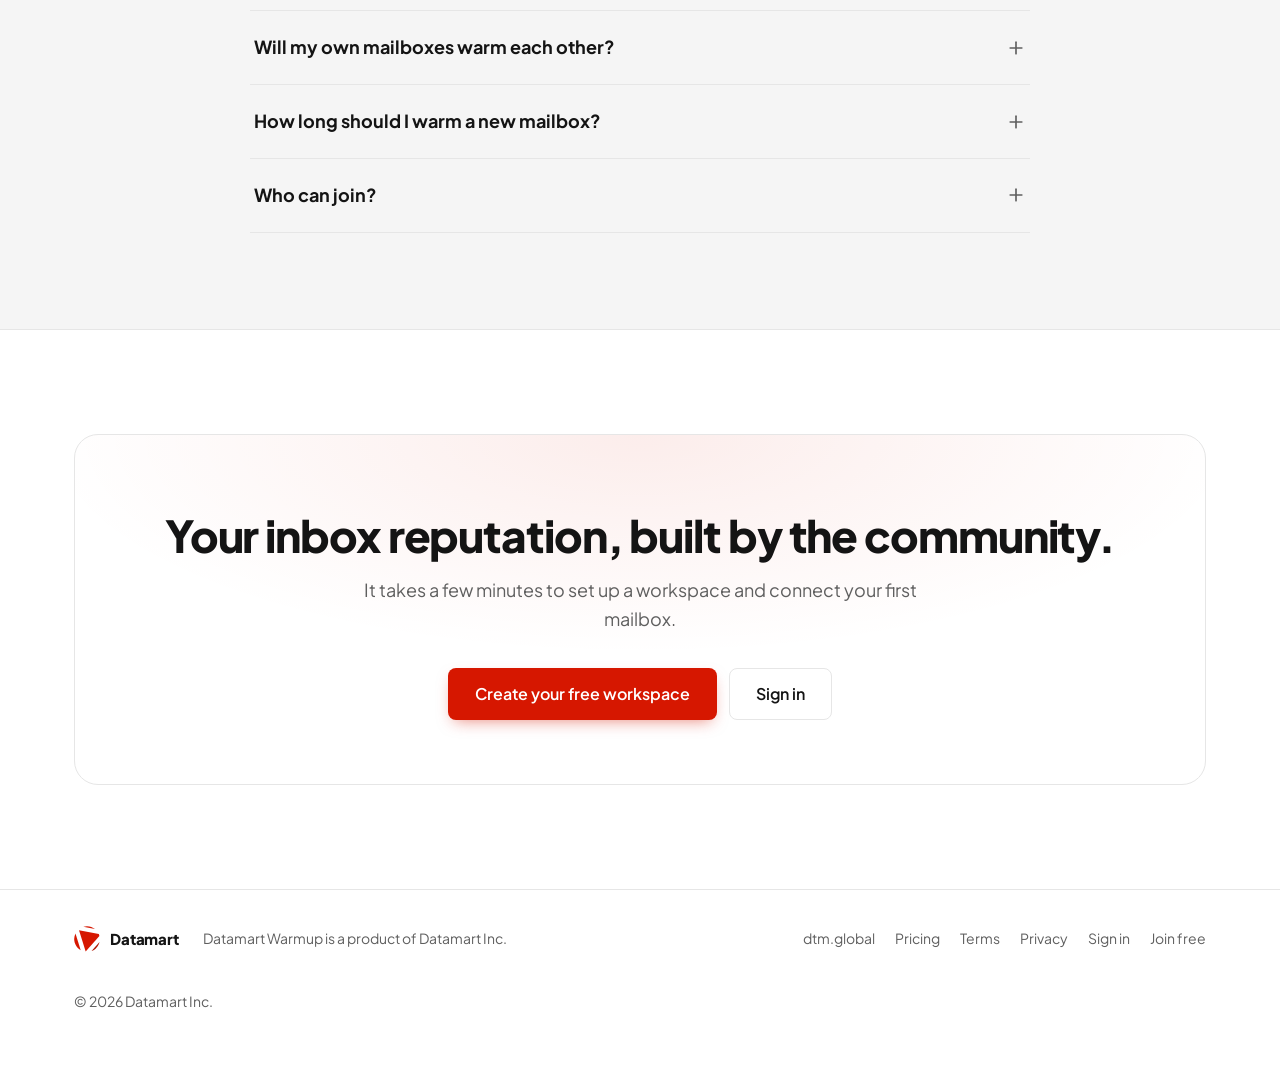
==== commit 0430186a: "Terms of Service and Privacy Policy pages, linked from the site and the sign-in screen" ====
--- a/datamart/landing/index.html
+++ b/datamart/landing/index.html
@@ -360,6 +360,8 @@
     <nav aria-label="Footer">
       <a href="https://dtm.global">dtm.global</a>
       <a href="/pricing">Pricing</a>
+      <a href="/terms">Terms</a>
+      <a href="/privacy">Privacy</a>
       <a href="/auth/login">Sign in</a>
       <a href="/auth/register">Join free</a>
     </nav>
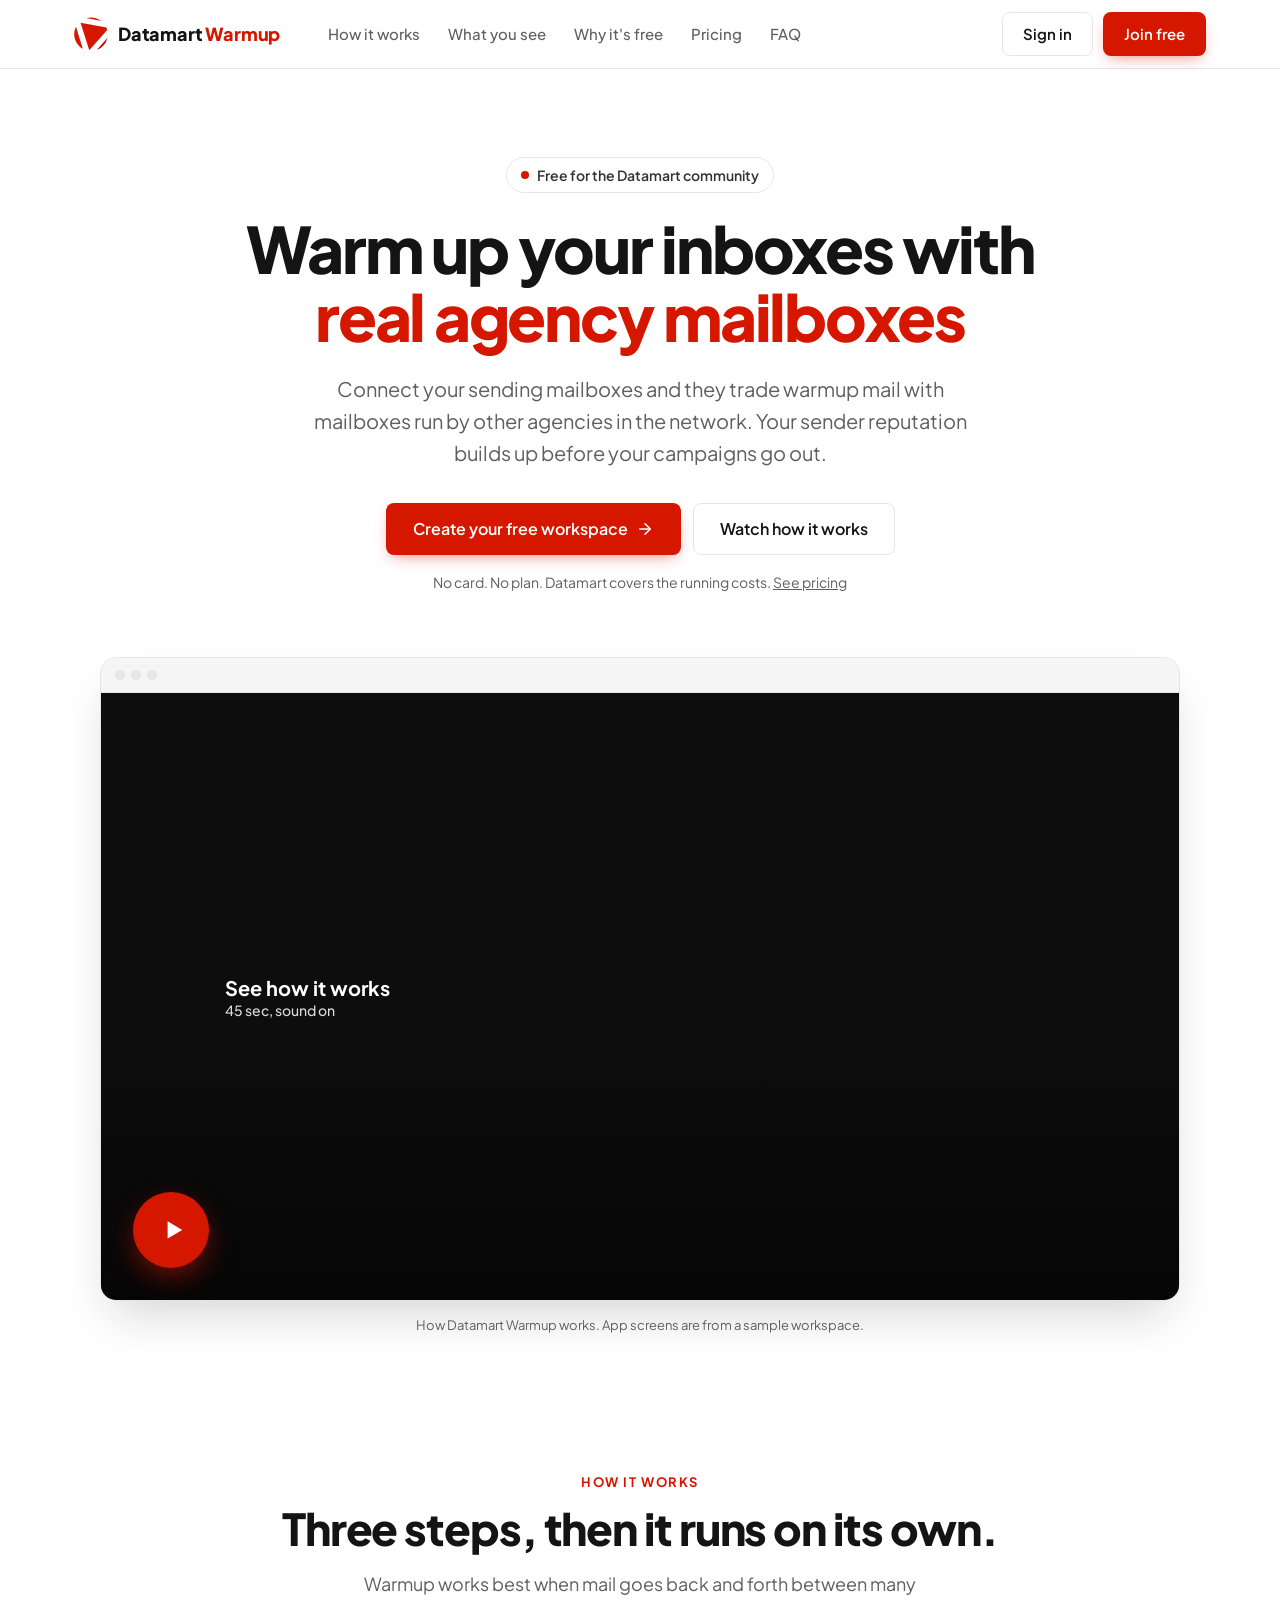
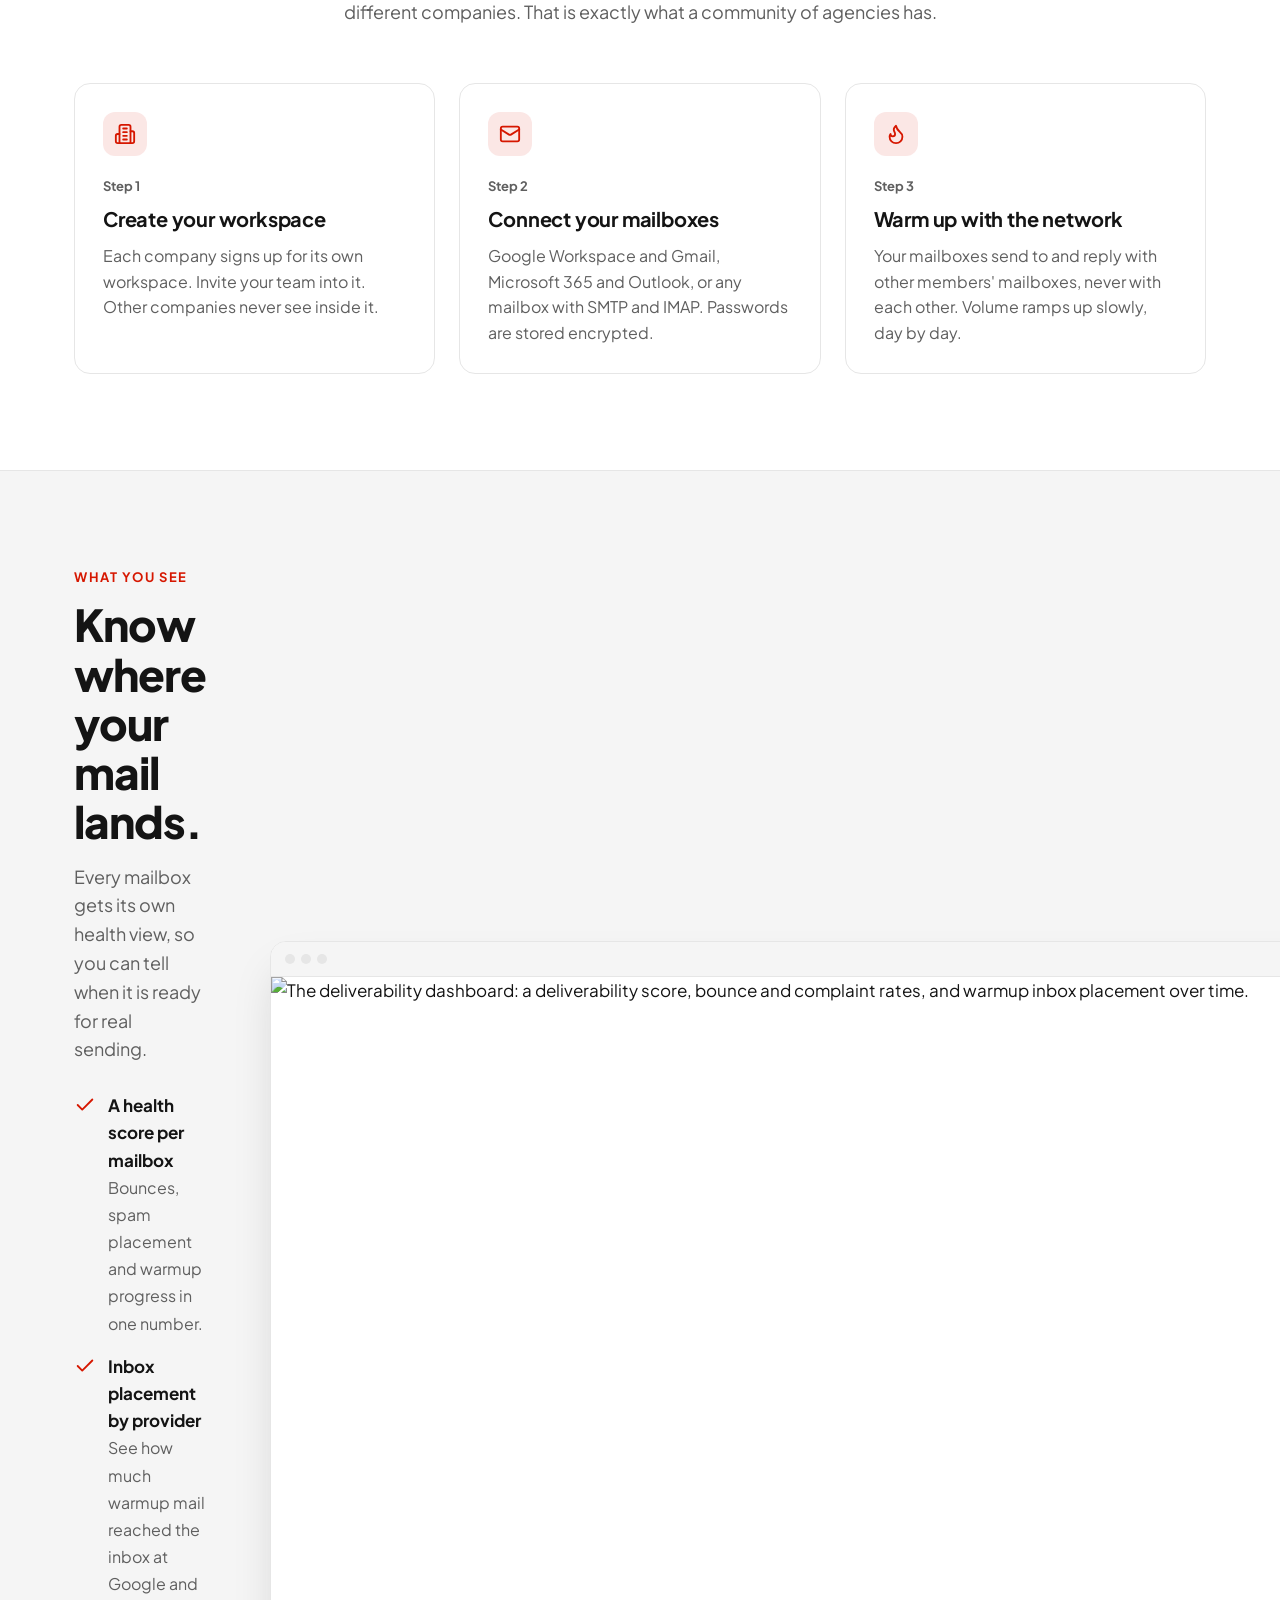
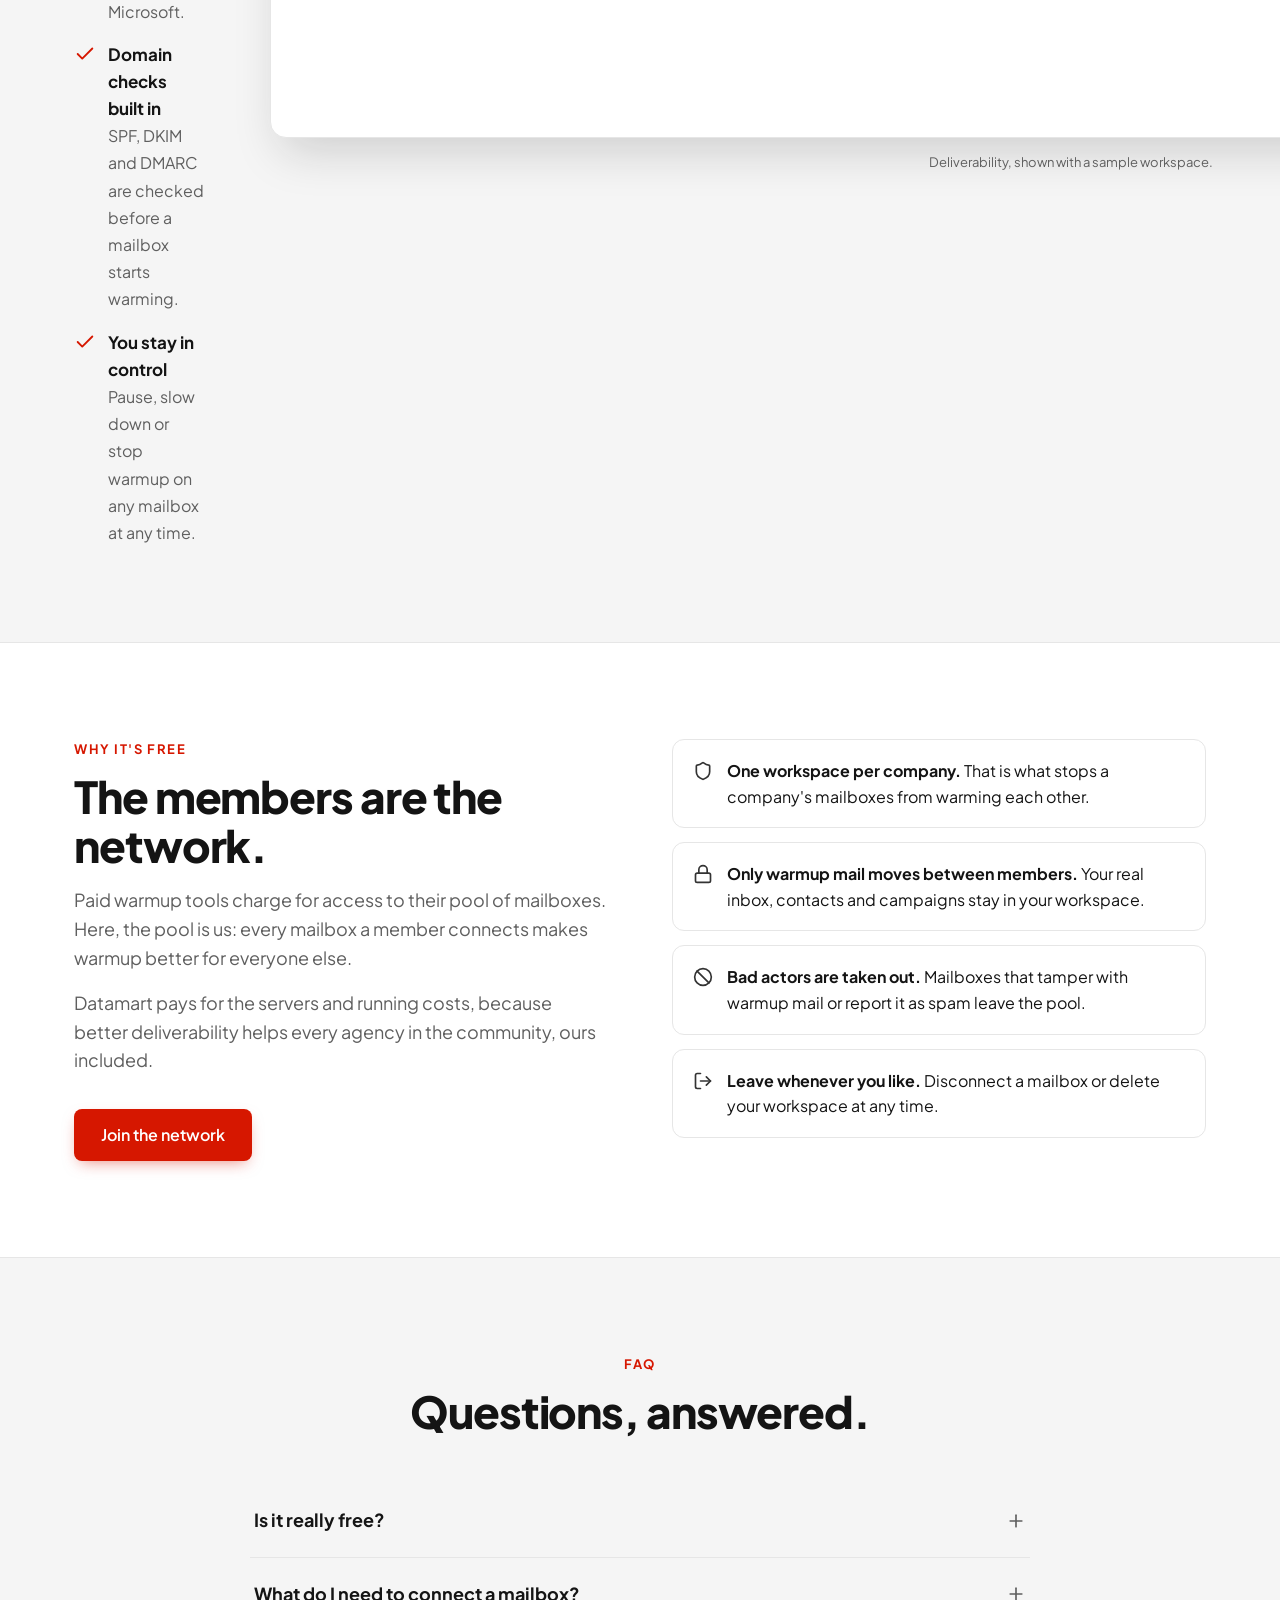
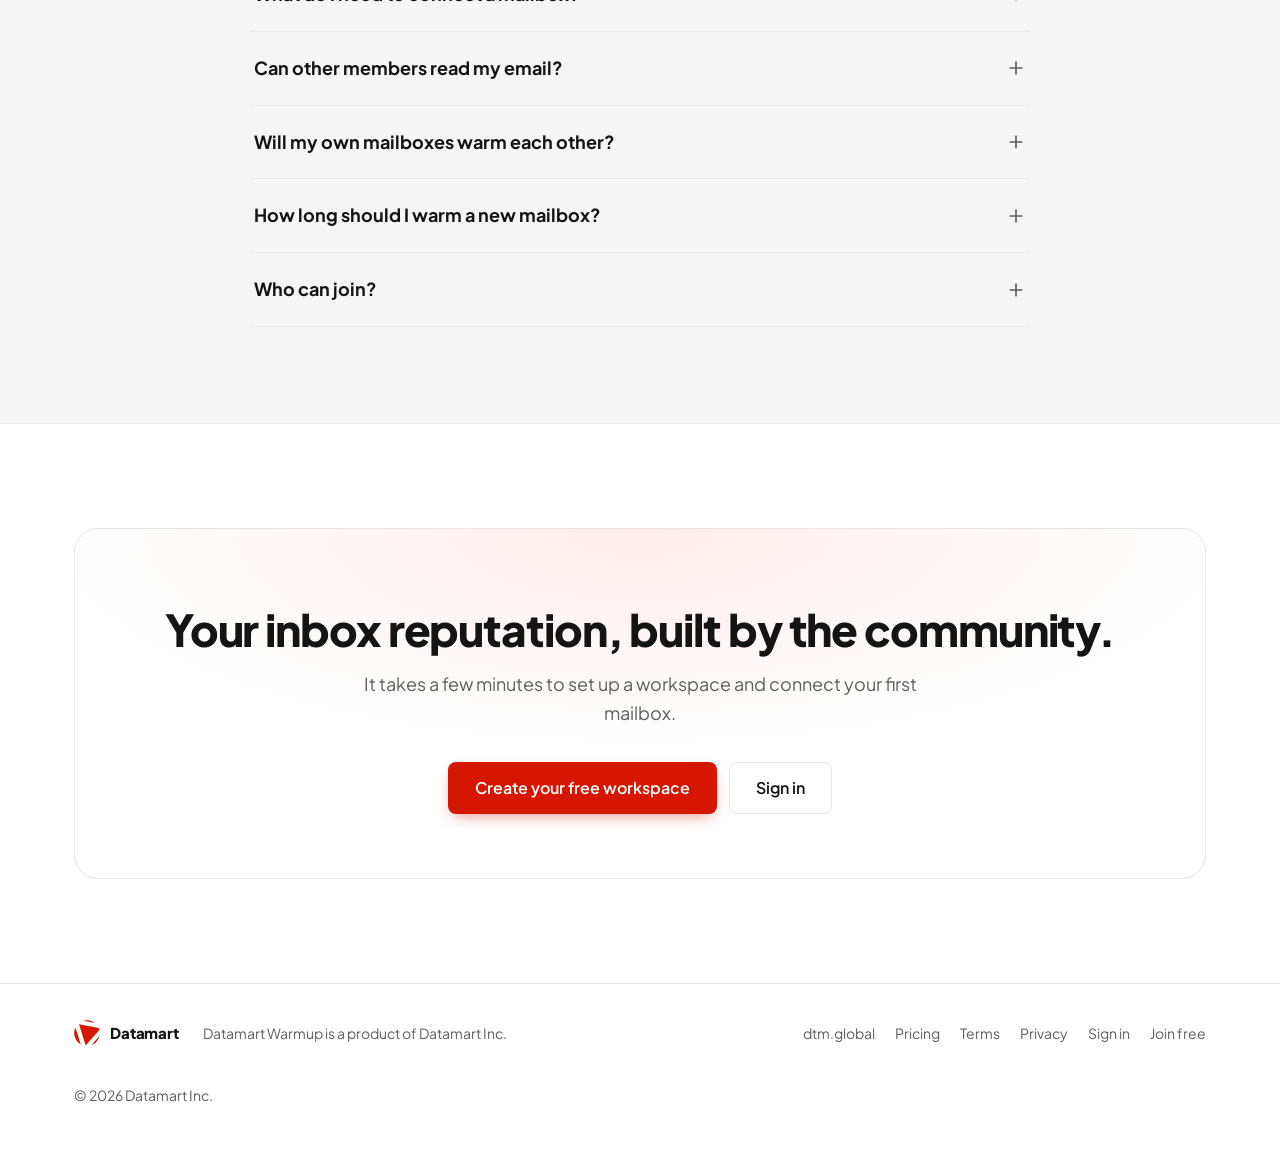
==== commit 877cb65b: "Landing hero: 45-second narrated film of how Datamart Warmup works, with captions" ====
--- a/datamart/landing/index.html
+++ b/datamart/landing/index.html
@@ -93,6 +93,18 @@
   .frame .bar { display: flex; gap: 6px; padding: 12px 14px; border-bottom: 1px solid var(--border); background: var(--surface); }
   .frame .bar i { width: 10px; height: 10px; border-radius: 50%; background: var(--border); }
   .caption { font-size: 13px; color: var(--muted); margin-top: 14px; text-align: center; }
+  .vid { position: relative; aspect-ratio: 16 / 9; background: #0d0d0d; }
+  .vid video { position: absolute; inset: 0; width: 100%; height: 100%; display: block; }
+  .play { position: absolute; inset: 0; display: flex; align-items: flex-end; justify-content: flex-start; padding: clamp(14px, 3vw, 32px);
+    background: linear-gradient(to top, rgba(0,0,0,.55), rgba(0,0,0,0) 45%); border: 0; cursor: pointer; color: #fff; font: inherit; text-align: left; }
+  .play-dot { width: clamp(56px, 7vw, 76px); height: clamp(56px, 7vw, 76px); border-radius: 50%; background: var(--red); display: grid; place-items: center;
+    box-shadow: 0 10px 30px -6px rgba(214,23,0,.7); transition: transform .2s; flex: none; }
+  .play-dot svg { width: 42%; height: 42%; margin-left: 6%; }
+  .play:hover .play-dot { transform: scale(1.06); }
+  .play-label { margin-left: 16px; font-weight: 700; font-size: clamp(16px, 2vw, 20px); line-height: 1.3; align-self: center; }
+  .play-label small { display: block; font-weight: 500; font-size: 14px; opacity: .85; }
+  .vid.playing .play { display: none; }
+  @media (max-width: 480px) { .play-label small { display: none; } }
 
   /* Sections */
   section { padding: 96px 0; scroll-margin-top: 68px; }
@@ -214,16 +226,25 @@
           Create your free workspace
           <svg viewBox="0 0 24 24" fill="none" stroke="currentColor" stroke-width="2" stroke-linecap="round" stroke-linejoin="round" aria-hidden="true"><path d="M5 12h14"/><path d="m12 5 7 7-7 7"/></svg>
         </a>
-        <a class="btn btn-ghost btn-lg" href="#how">See how it works</a>
+        <a class="btn btn-ghost btn-lg" href="#film" id="watch">Watch how it works</a>
       </div>
       <p class="fine">No card. No plan. Datamart covers the running costs. <a href="/pricing">See pricing</a></p>
 
-      <figure class="shot reveal">
+      <figure class="shot reveal" id="film">
         <div class="frame">
           <div class="bar" aria-hidden="true"><i></i><i></i><i></i></div>
-          <img src="/landing/img/mailboxes.webp" width="1600" height="760" alt="The Datamart Warmup mailbox list: twenty connected mailboxes with their warmup progress, daily sends, inbox rate and health score.">
+          <div class="vid">
+            <video id="film-video" preload="metadata" playsinline poster="/landing/video/how-it-works.jpg" width="1920" height="1080">
+              <source src="/landing/video/how-it-works.mp4" type="video/mp4">
+              <track kind="captions" src="/landing/video/how-it-works.vtt" srclang="en" label="English">
+            </video>
+            <button class="play" id="film-play" type="button" aria-label="Play the 45-second video: how Datamart Warmup works">
+              <span class="play-dot"><svg viewBox="0 0 24 24" aria-hidden="true"><path d="M8 5.5v13l11-6.5z" fill="currentColor"/></svg></span>
+              <span class="play-label">See how it works <small>45 sec, sound on</small></span>
+            </button>
+          </div>
         </div>
-        <figcaption class="caption">The mailbox dashboard, shown with a sample workspace.</figcaption>
+        <figcaption class="caption">How Datamart Warmup works. App screens are from a sample workspace.</figcaption>
       </figure>
     </div>
   </div>
@@ -371,6 +392,13 @@
 
 <script>
   (function () {
+    var v = document.getElementById("film-video"), box = v.parentNode;
+    function play() { box.classList.add("playing"); v.controls = true; v.play(); }
+    document.getElementById("film-play").addEventListener("click", play);
+    document.getElementById("watch").addEventListener("click", function () { setTimeout(play, 350); });
+    v.addEventListener("ended", function () { v.controls = false; box.classList.remove("playing"); v.load(); });
+  })();
+  (function () {
     var els = document.querySelectorAll(".reveal");
     if (!("IntersectionObserver" in window)) { els.forEach(function (e) { e.classList.add("in"); }); return; }
     var io = new IntersectionObserver(function (entries) {
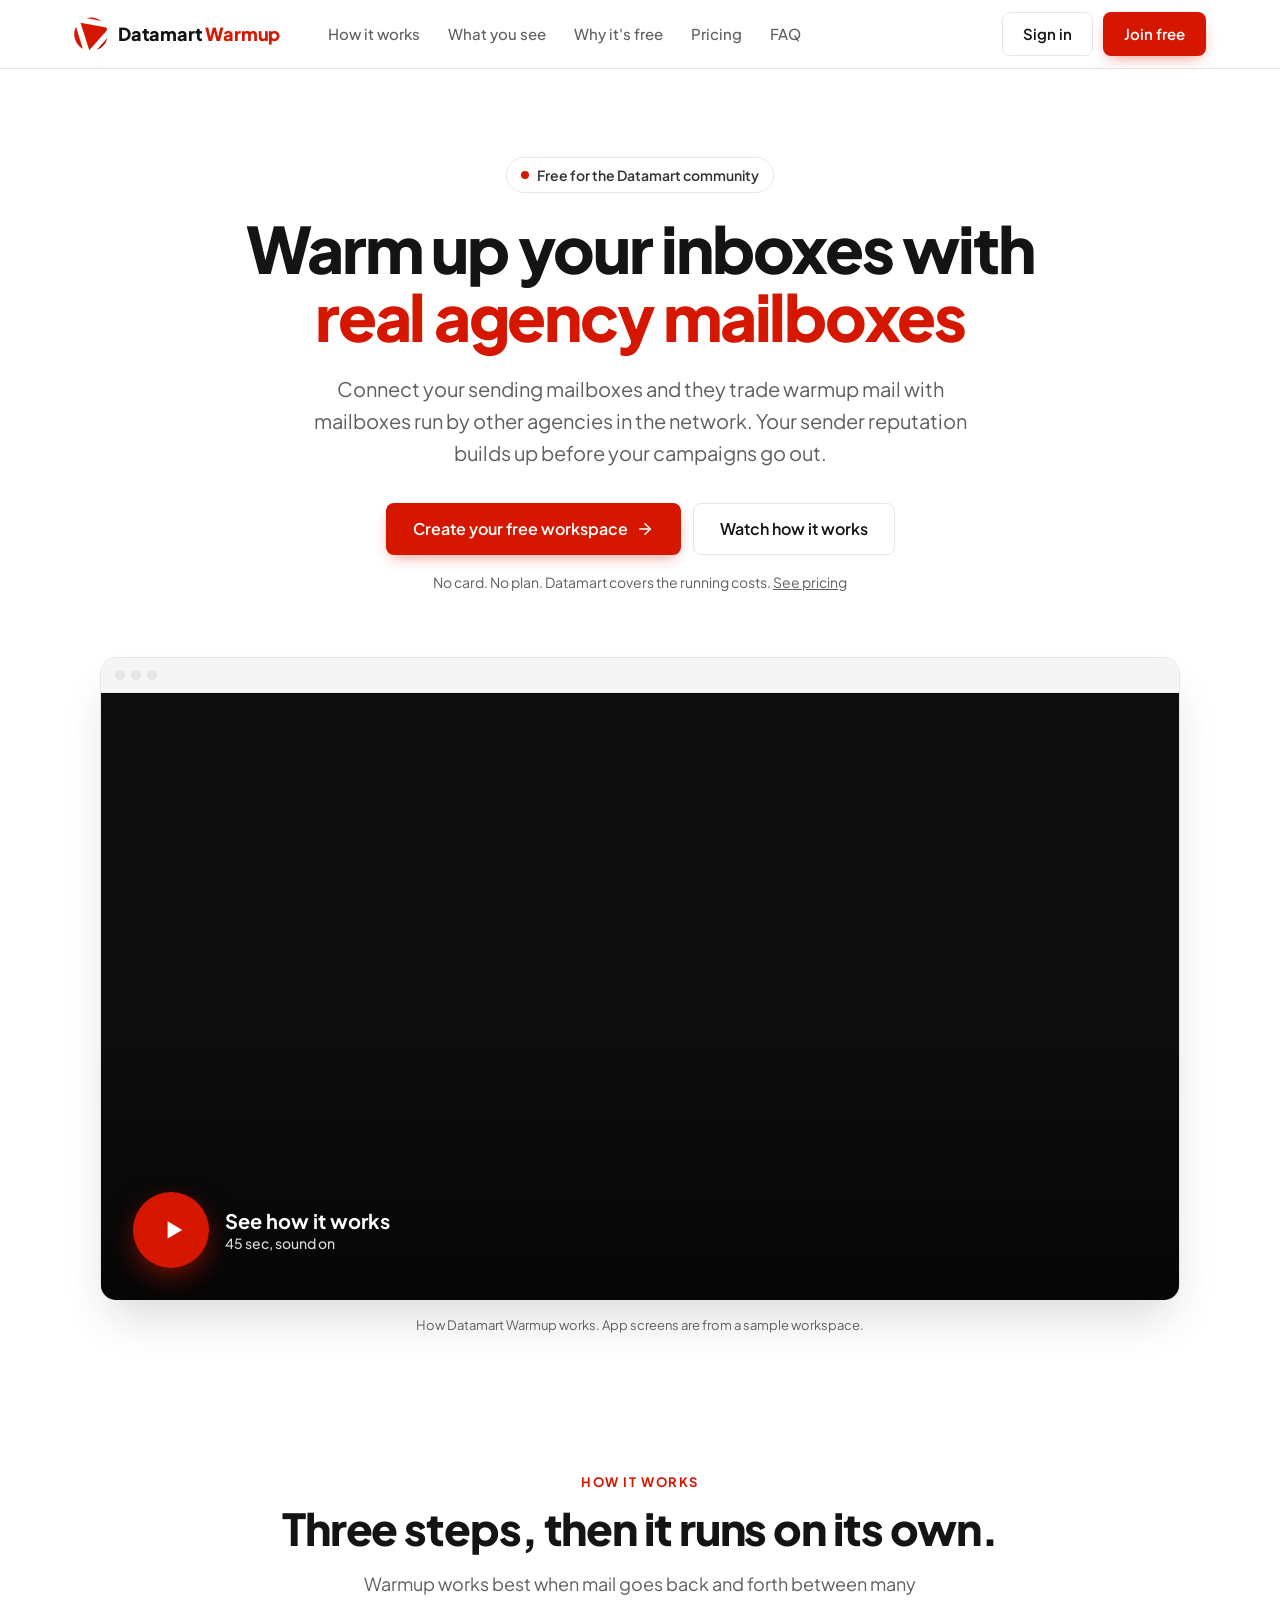
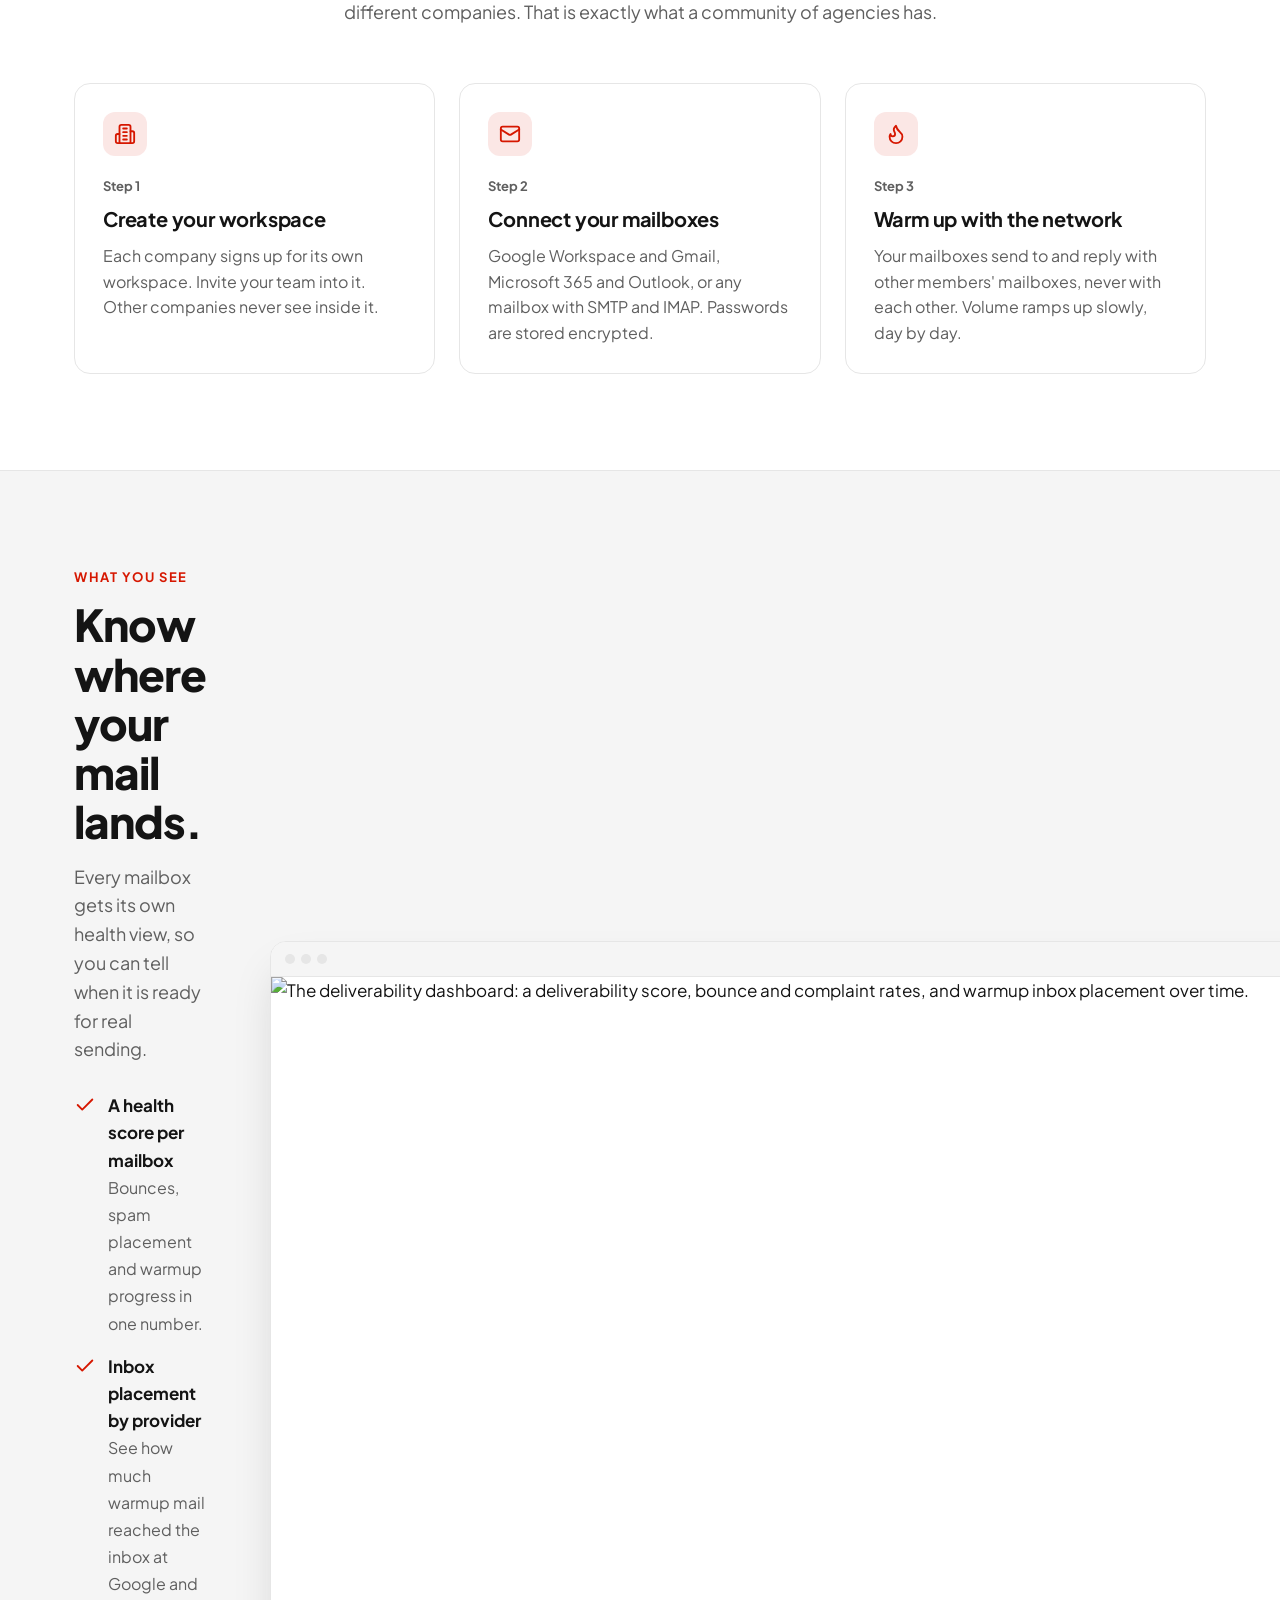
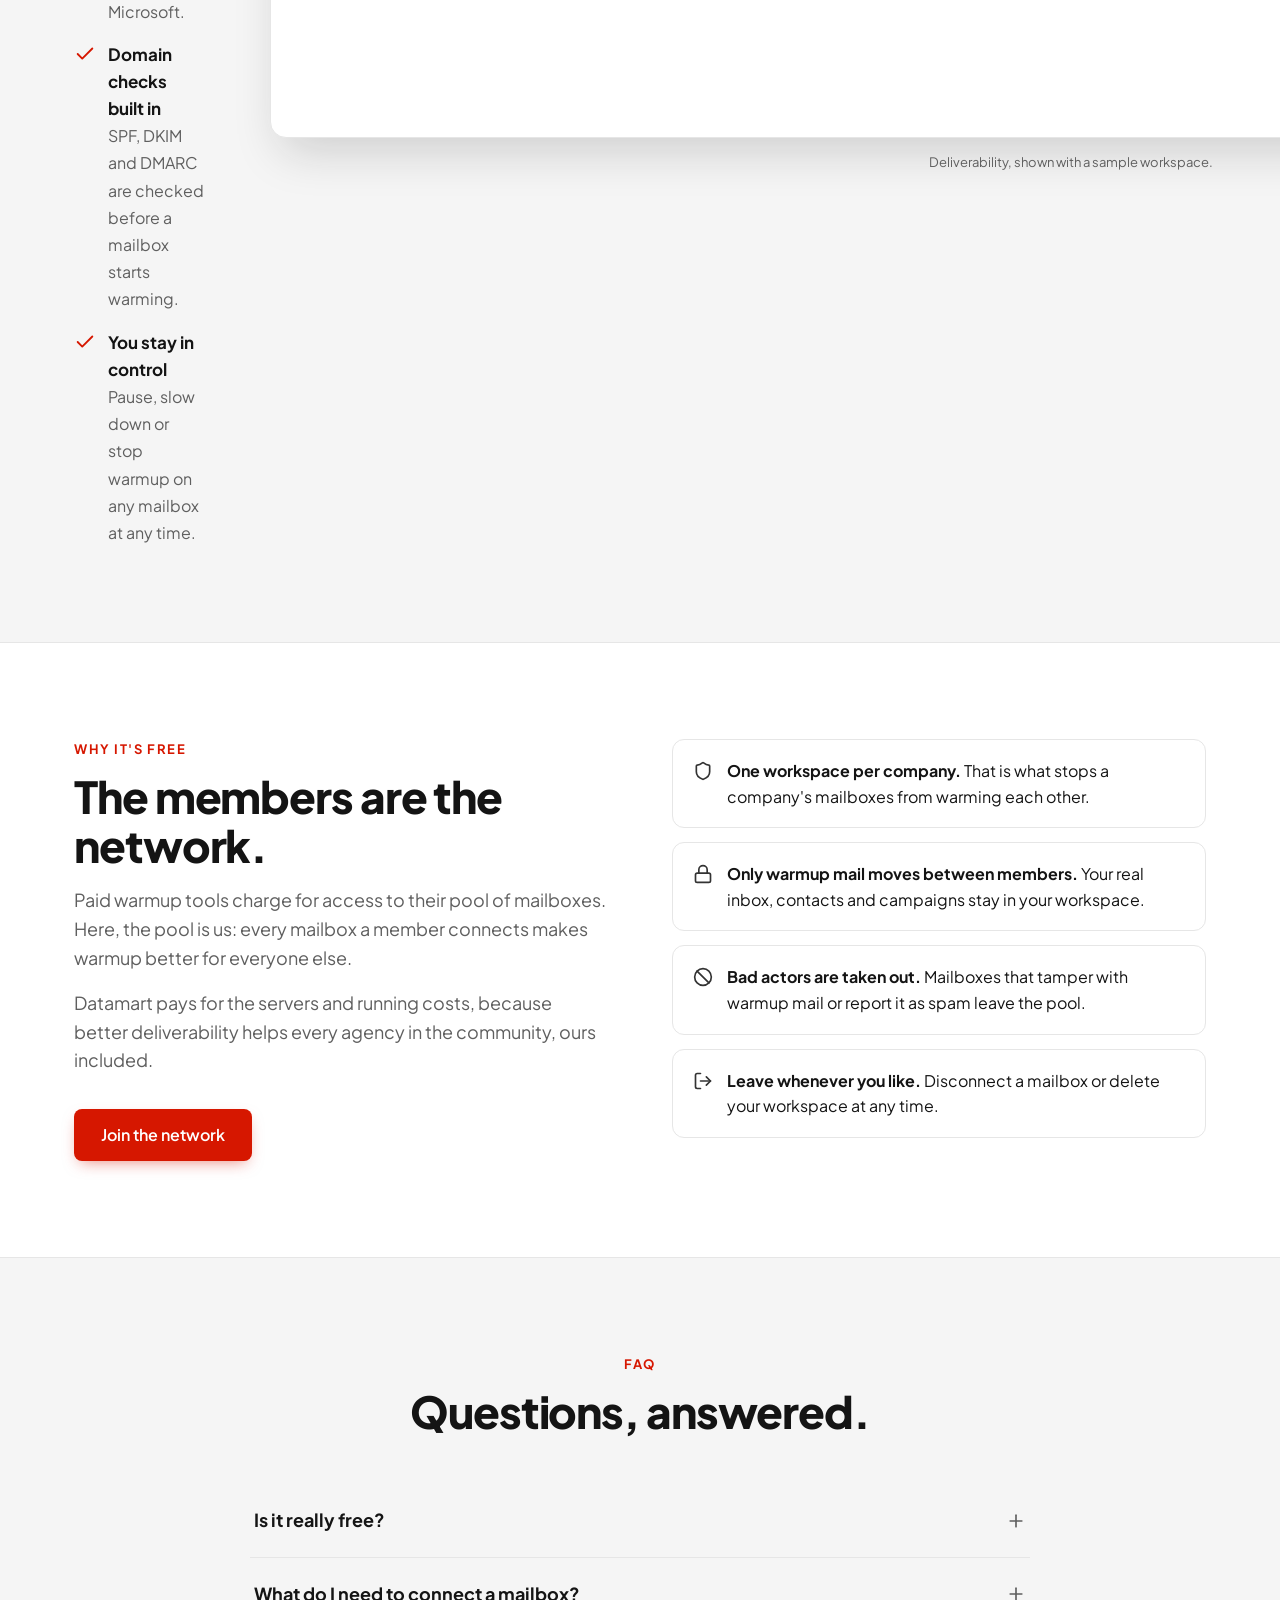
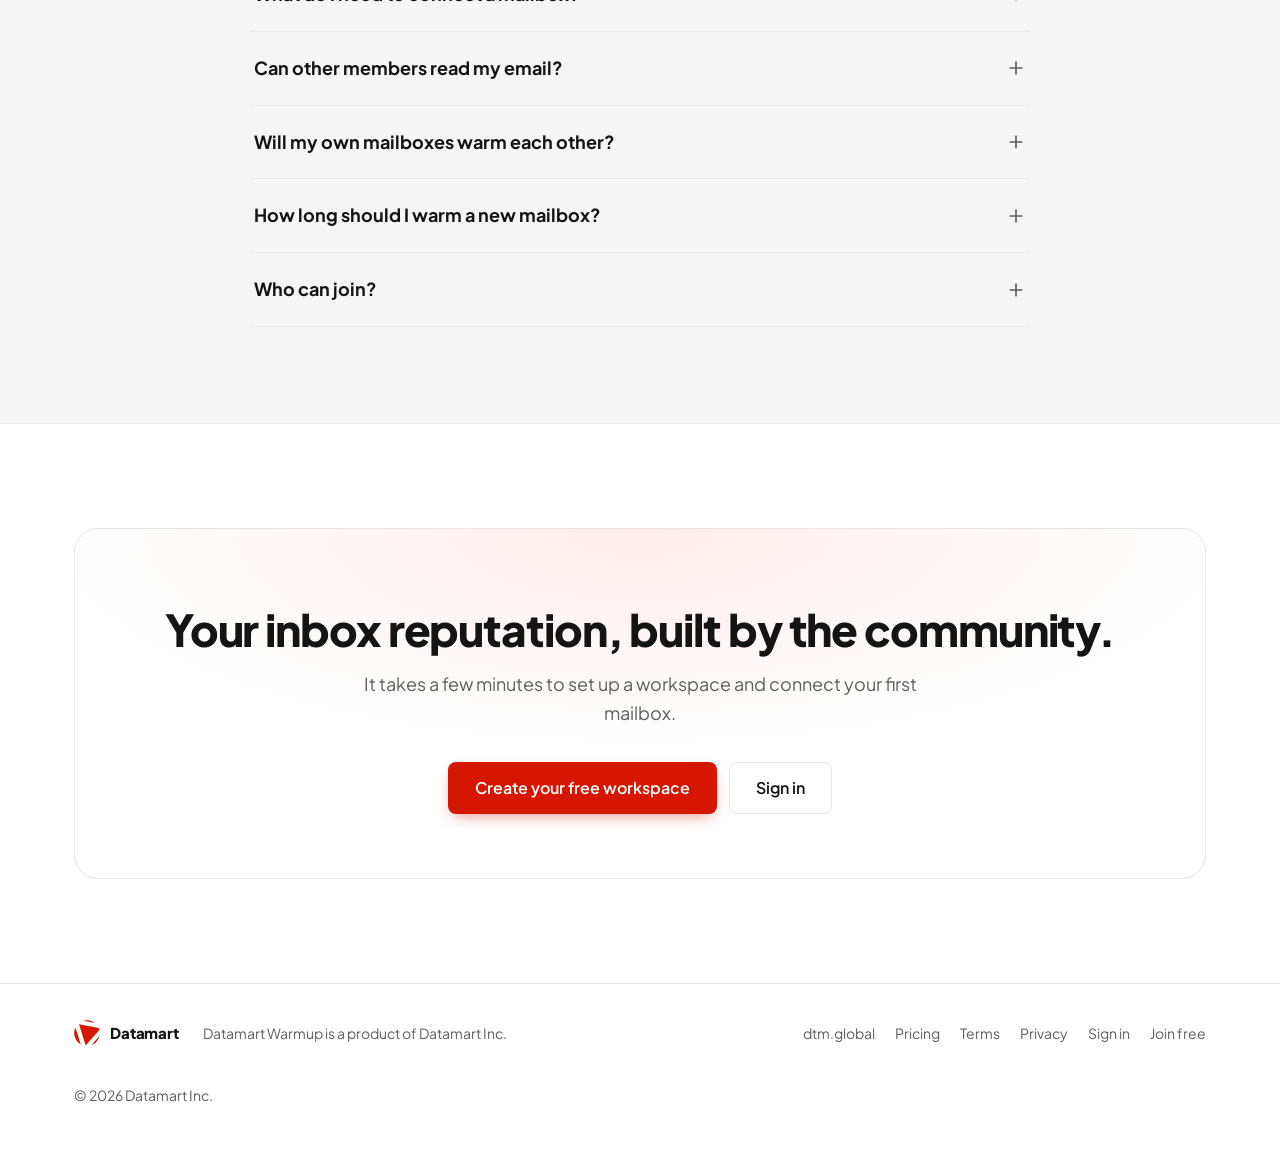
==== commit 0093b030: "Landing film: keep the play label beside the button" ====
--- a/datamart/landing/index.html
+++ b/datamart/landing/index.html
@@ -101,7 +101,8 @@
     box-shadow: 0 10px 30px -6px rgba(214,23,0,.7); transition: transform .2s; flex: none; }
   .play-dot svg { width: 42%; height: 42%; margin-left: 6%; }
   .play:hover .play-dot { transform: scale(1.06); }
-  .play-label { margin-left: 16px; font-weight: 700; font-size: clamp(16px, 2vw, 20px); line-height: 1.3; align-self: center; }
+  .play-row { display: flex; align-items: center; gap: 16px; }
+  .play-label { font-weight: 700; font-size: clamp(16px, 2vw, 20px); line-height: 1.3; }
   .play-label small { display: block; font-weight: 500; font-size: 14px; opacity: .85; }
   .vid.playing .play { display: none; }
   @media (max-width: 480px) { .play-label small { display: none; } }
@@ -239,8 +240,10 @@
               <track kind="captions" src="/landing/video/how-it-works.vtt" srclang="en" label="English">
             </video>
             <button class="play" id="film-play" type="button" aria-label="Play the 45-second video: how Datamart Warmup works">
-              <span class="play-dot"><svg viewBox="0 0 24 24" aria-hidden="true"><path d="M8 5.5v13l11-6.5z" fill="currentColor"/></svg></span>
-              <span class="play-label">See how it works <small>45 sec, sound on</small></span>
+              <span class="play-row">
+                <span class="play-dot"><svg viewBox="0 0 24 24" aria-hidden="true"><path d="M8 5.5v13l11-6.5z" fill="currentColor"/></svg></span>
+                <span class="play-label">See how it works <small>45 sec, sound on</small></span>
+              </span>
             </button>
           </div>
         </div>
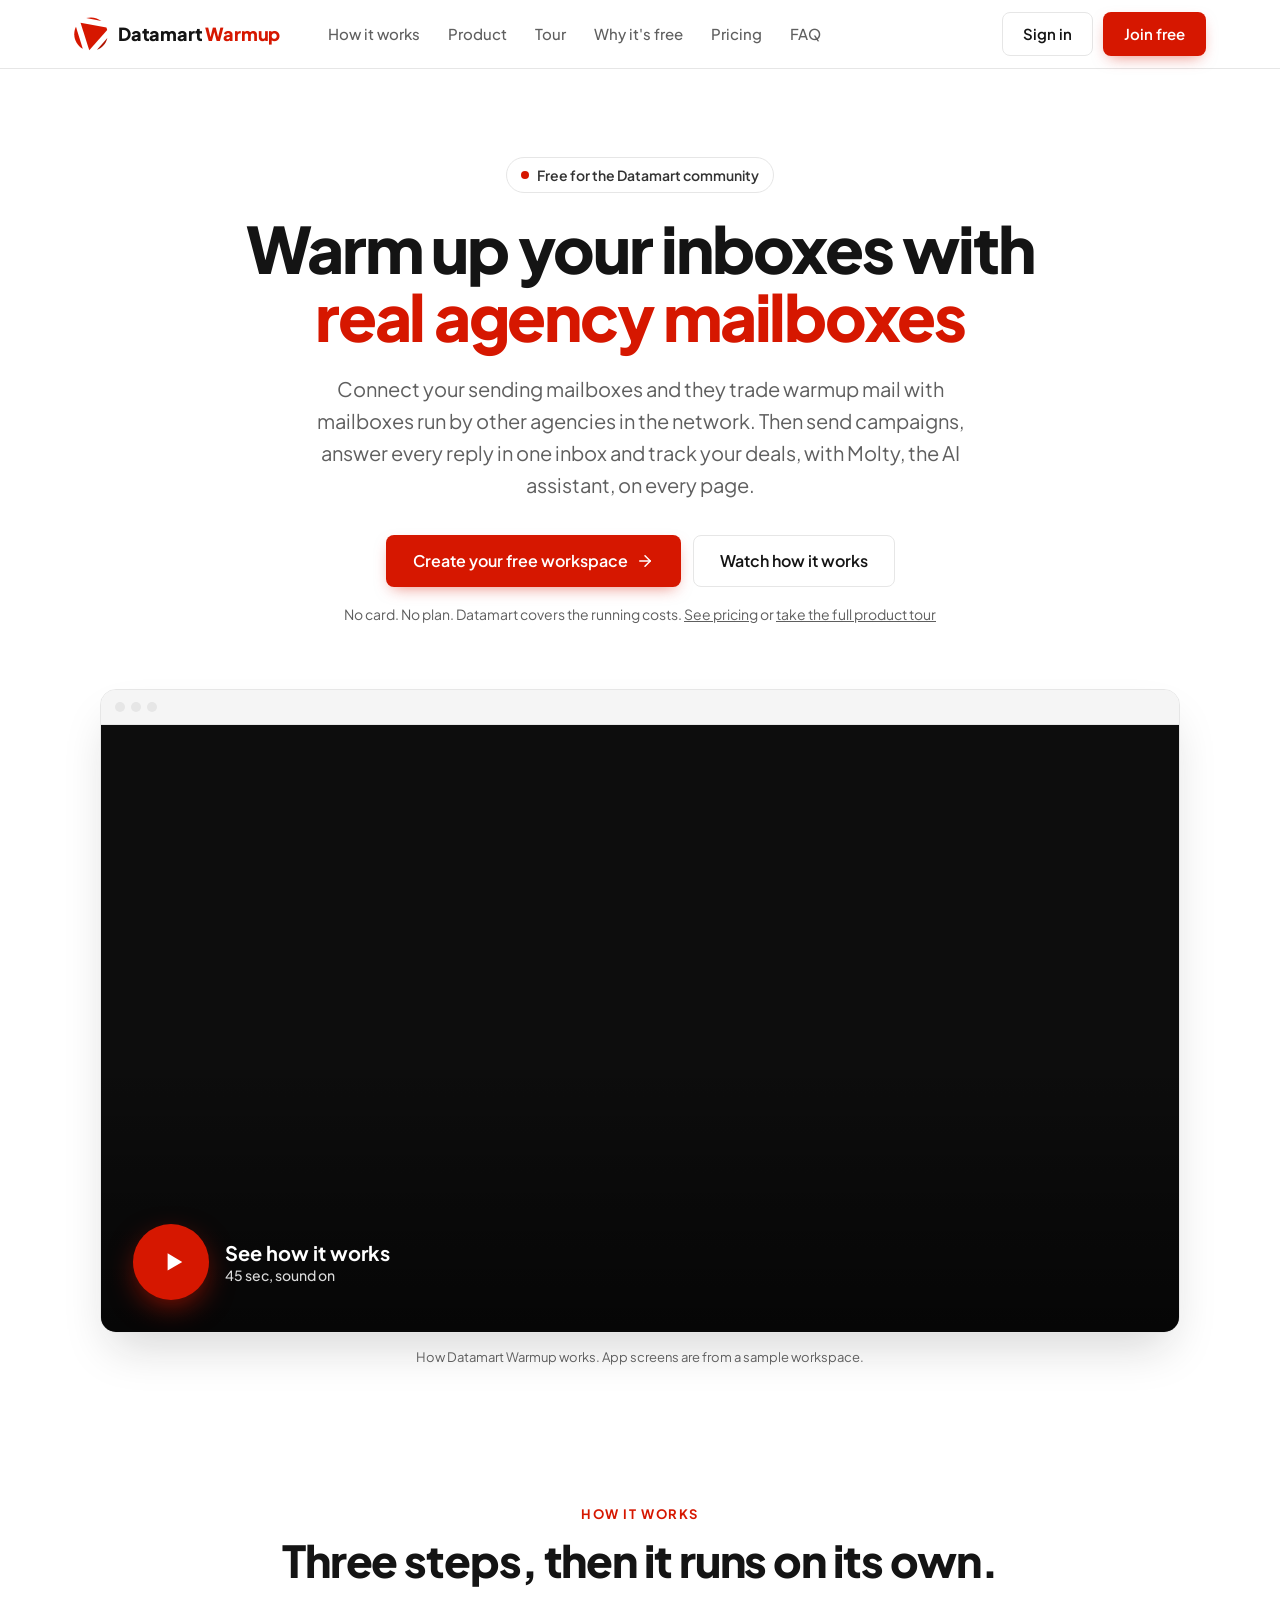
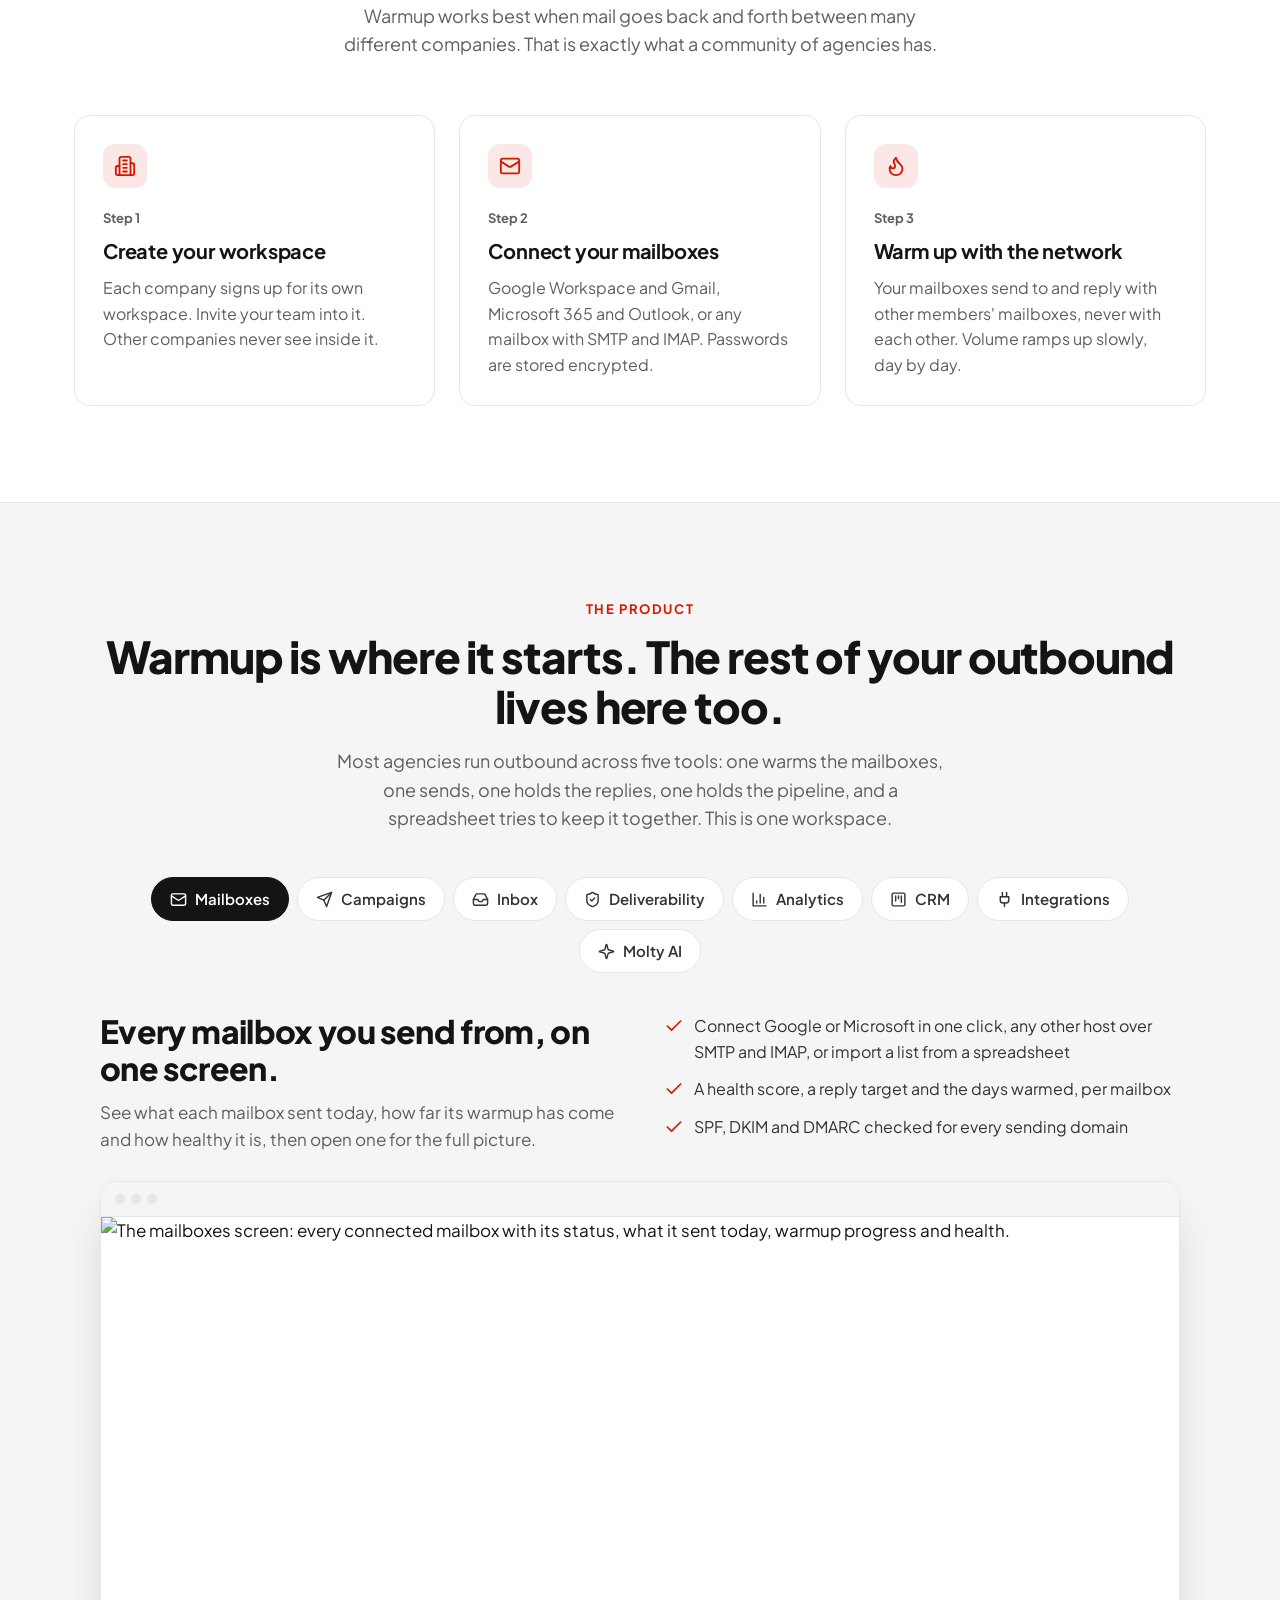
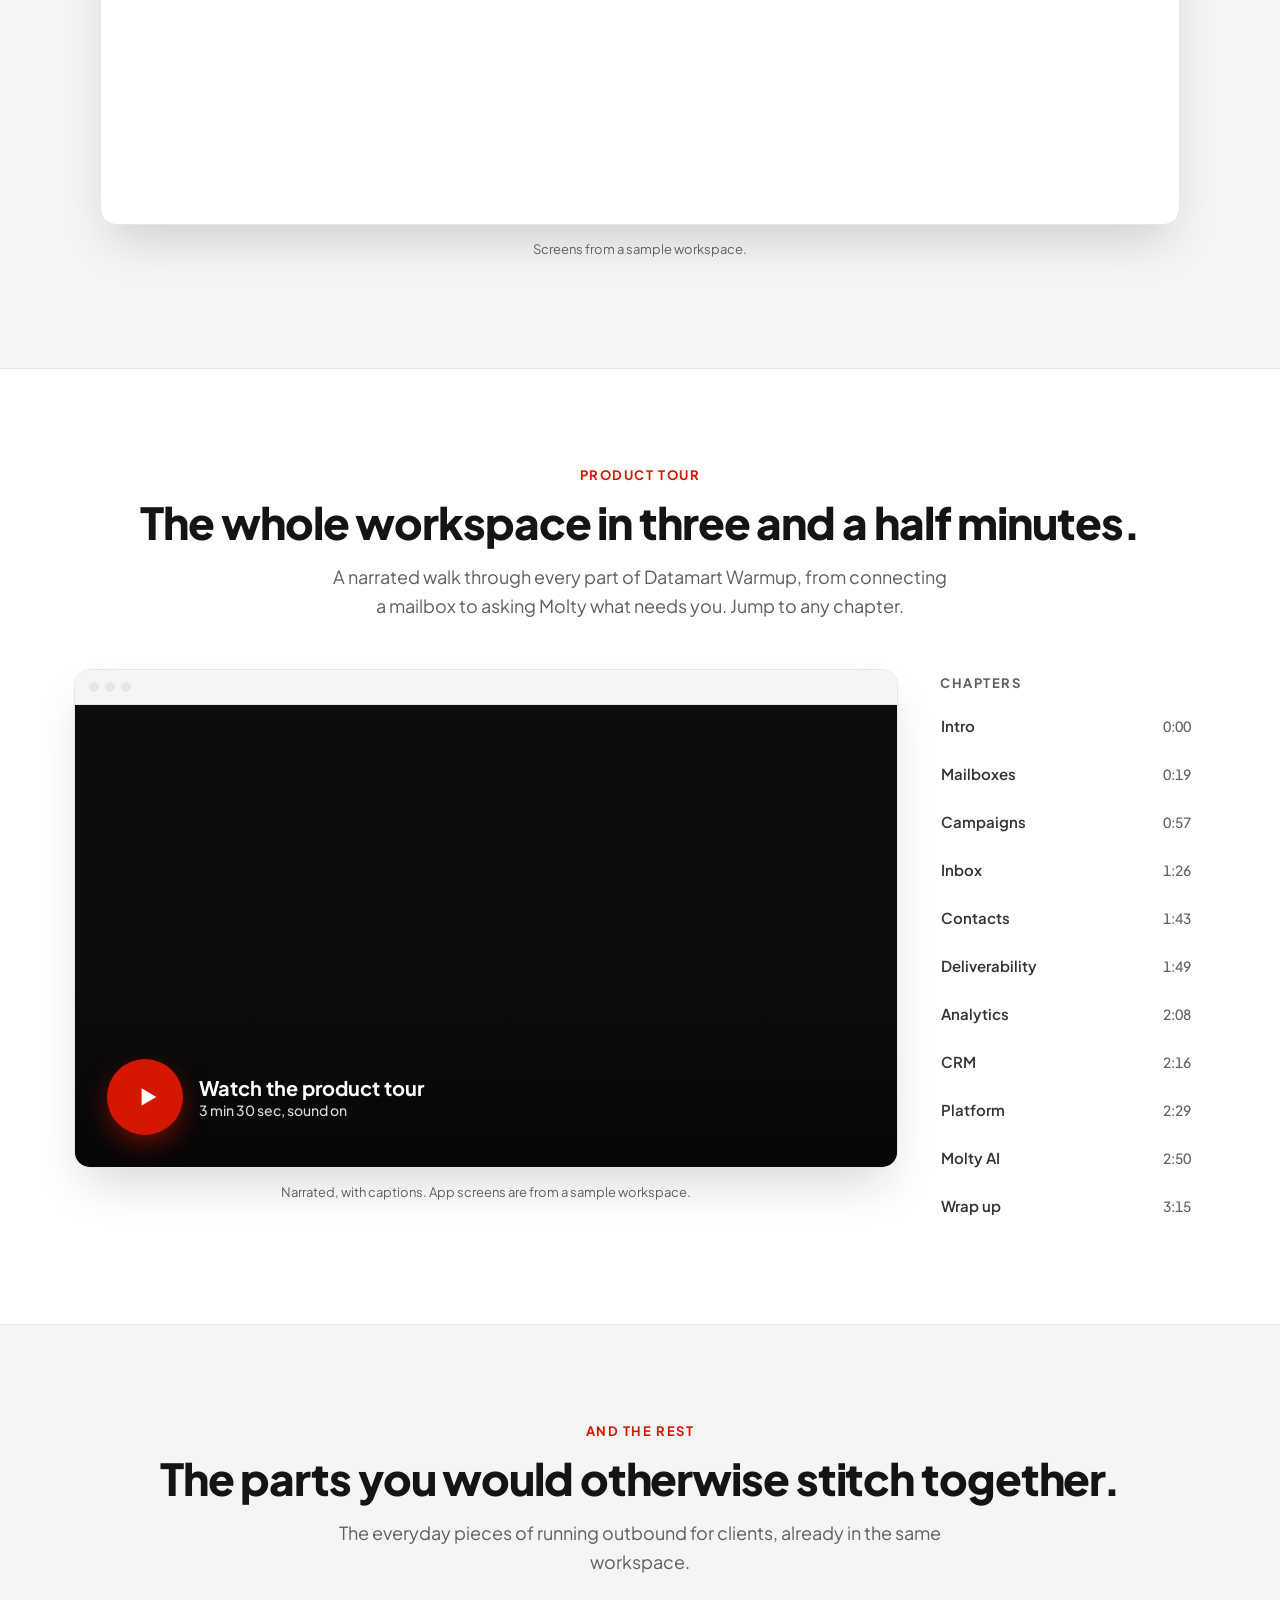
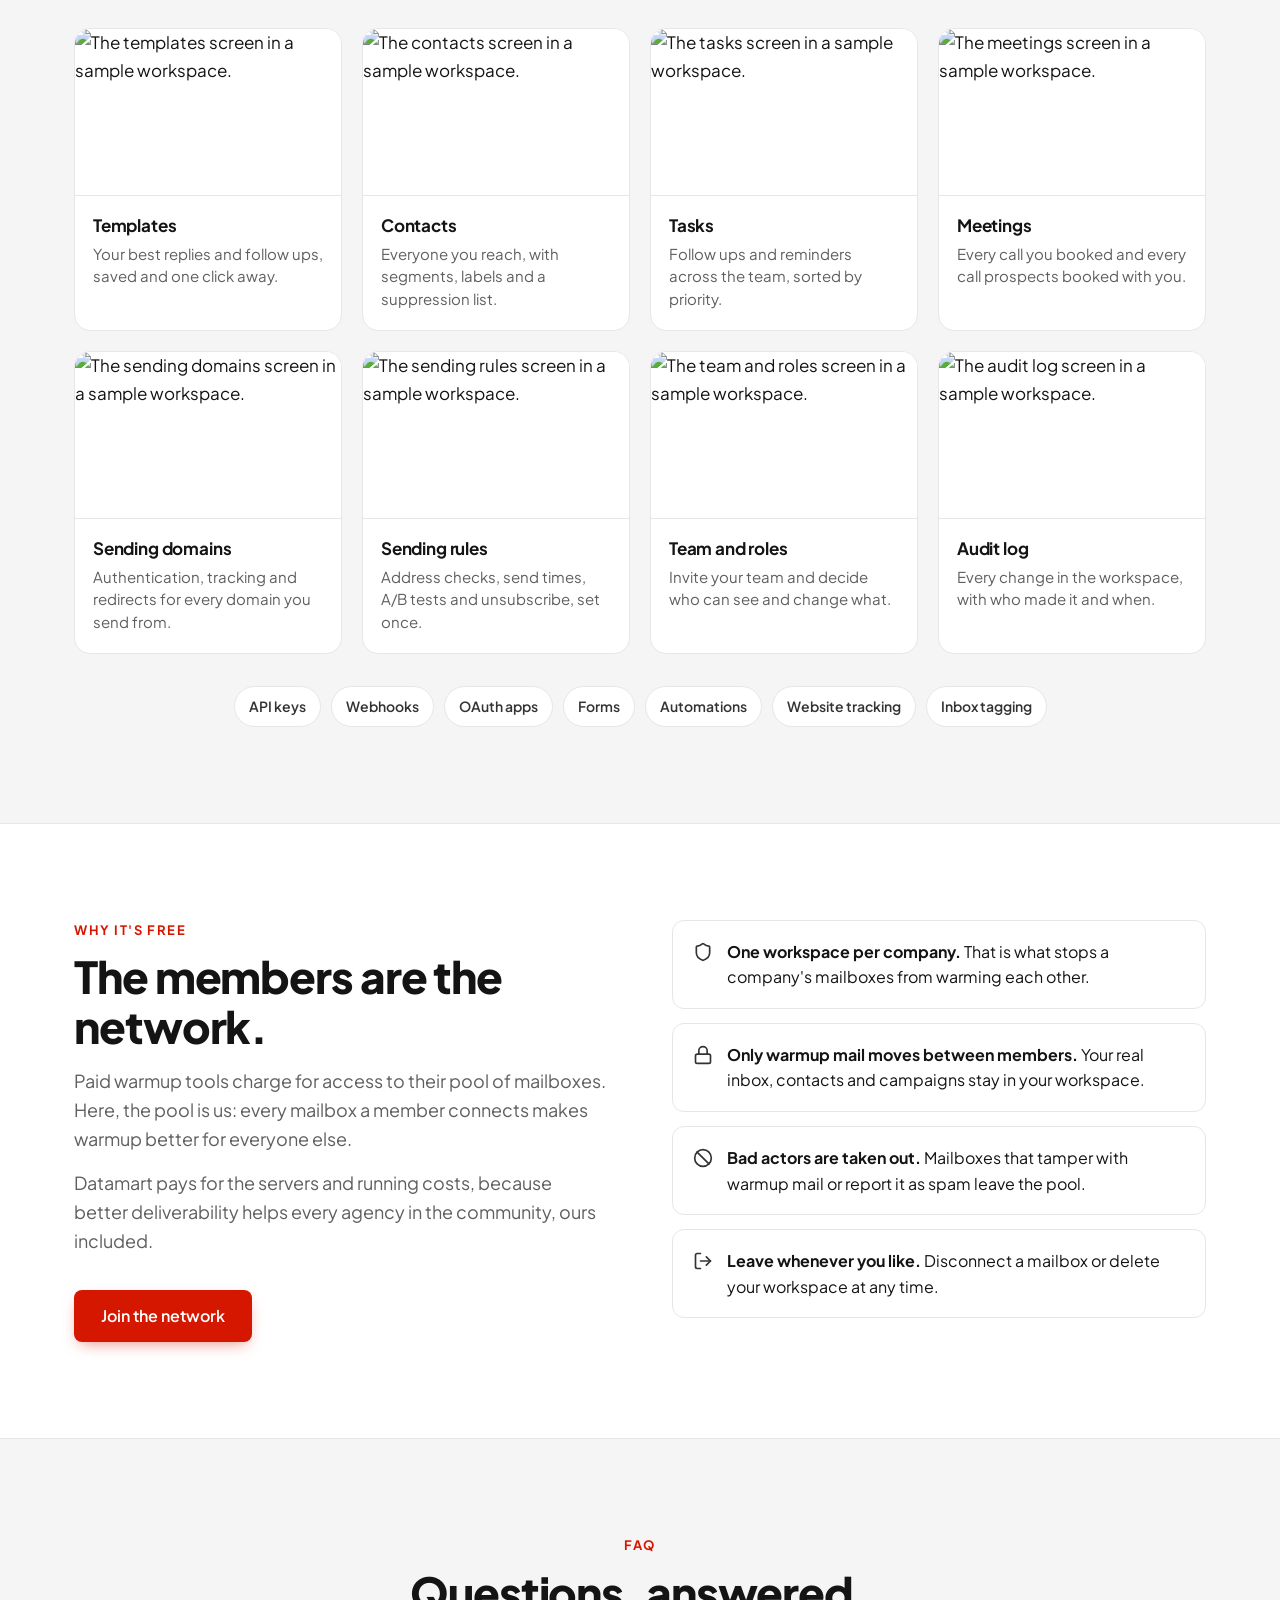
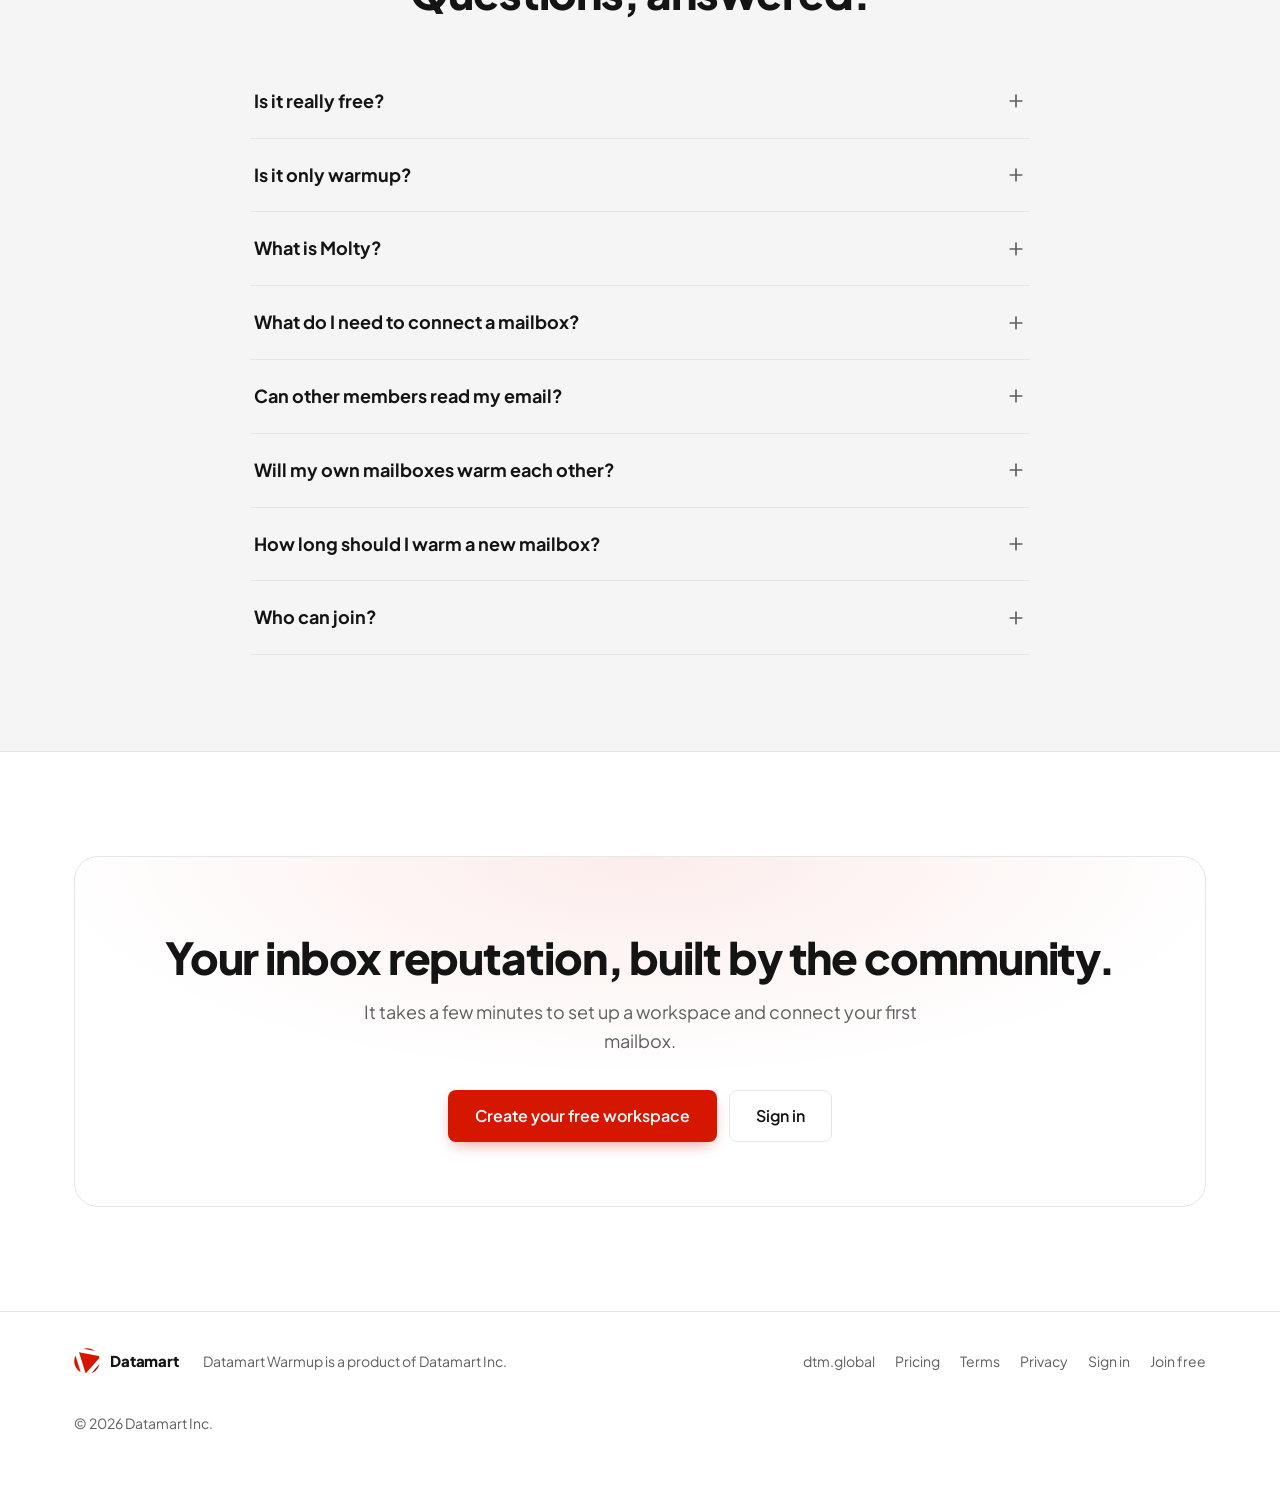
==== commit 203f5aec: "Landing: product showcase, full product tour video with chapters, and feature tiles Adds a tabbed to" ====
--- a/datamart/landing/index.html
+++ b/datamart/landing/index.html
@@ -3,8 +3,8 @@
 <head>
 <meta charset="utf-8">
 <meta name="viewport" content="width=device-width, initial-scale=1">
-<title>Datamart Warmup: free email warmup for agencies</title>
-<meta name="description" content="A free warmup network for agencies. Your mailboxes trade warmup mail with other members' mailboxes, so your sender reputation builds before your campaigns go out.">
+<title>Datamart Warmup: free email warmup, campaigns and inbox for agencies</title>
+<meta name="description" content="A free warmup network for agencies, with campaigns, one inbox for every reply, deliverability, analytics, a CRM and Molty, the AI assistant, in one workspace.">
 <meta property="og:title" content="Datamart Warmup">
 <meta property="og:description" content="Free email warmup, powered by a community of agency mailboxes.">
 <meta property="og:image" content="https://warmup.dtm.global/landing/img/mailboxes.webp">
@@ -159,17 +159,68 @@
   footer nav a:hover { color: var(--ink); }
   footer .legal { flex-basis: 100%; }
 
+  /* Product showcase */
+  .tabs { display: flex; gap: 8px; justify-content: center; flex-wrap: wrap; margin: 44px auto 0; max-width: 1080px; }
+  .tab { display: inline-flex; align-items: center; gap: 8px; min-height: 44px; padding: 0 18px; border-radius: 999px; border: 1px solid var(--border); background: var(--card);
+    color: var(--ink-2); font: inherit; font-size: 15px; font-weight: 600; cursor: pointer; white-space: nowrap; transition: background-color .2s, color .2s, border-color .2s; }
+  .tab:hover { border-color: var(--muted); }
+  .tab svg { width: 17px; height: 17px; flex: none; }
+  .tab[aria-selected="true"] { background: var(--ink); border-color: var(--ink); color: var(--bg); }
+  .panel { max-width: 1080px; margin: 40px auto 0; }
+  .panel[hidden] { display: none; }
+  .panel:not([hidden]) { animation: rise .35s ease-out; }
+  @keyframes rise { from { opacity: 0; transform: translateY(10px); } to { opacity: 1; transform: none; } }
+  .panel-head { display: grid; grid-template-columns: 1fr 1fr; gap: 48px; align-items: start; margin-bottom: 28px; }
+  .panel-head h3 { font-size: clamp(24px, 3vw, 32px); line-height: 1.15; letter-spacing: -0.02em; font-weight: 800; margin: 0; }
+  .panel-head p { color: var(--muted); margin: 12px 0 0; font-size: 17px; }
+  .mini { list-style: none; padding: 0; margin: 0; display: grid; gap: 12px; }
+  .mini li { display: flex; gap: 10px; align-items: flex-start; font-size: 16px; color: var(--ink-2); }
+  .mini svg { width: 20px; height: 20px; color: var(--red); flex: none; margin-top: 3px; }
+  .shots-note { font-size: 13px; color: var(--muted); text-align: center; margin-top: 14px; }
+
+  /* Product tour */
+  .tour { display: grid; grid-template-columns: minmax(0, 1fr) 280px; gap: 28px; align-items: start; margin-top: 48px; }
+  .chapters { list-style: none; padding: 0; margin: 0; display: grid; gap: 4px; }
+  .chapters-title { font-size: 13px; font-weight: 700; letter-spacing: .12em; text-transform: uppercase; color: var(--muted); margin: 4px 0 10px 14px; }
+  .chapters button { width: 100%; display: flex; justify-content: space-between; align-items: center; gap: 12px; min-height: 44px; padding: 8px 14px; border-radius: 10px;
+    border: 1px solid transparent; background: transparent; font: inherit; font-size: 15px; font-weight: 600; color: var(--ink-2); cursor: pointer; text-align: left; transition: background-color .2s, border-color .2s; }
+  .chapters button:hover { background: var(--card); border-color: var(--border); }
+  .chapters button[aria-current="true"] { background: var(--card); border-color: var(--border); color: var(--red); }
+  .chapters time { font-variant-numeric: tabular-nums; color: var(--muted); font-weight: 500; font-size: 14px; }
+
+  /* Everything else */
+  .tiles { display: grid; grid-template-columns: repeat(4, 1fr); gap: 20px; margin-top: 52px; }
+  .tile { border: 1px solid var(--border); border-radius: 16px; overflow: hidden; background: var(--card); transition: transform .2s, box-shadow .2s; }
+  .tile:hover { transform: translateY(-4px); box-shadow: var(--shadow-md); }
+  .tile img { width: 100%; aspect-ratio: 16 / 10; object-fit: cover; object-position: left top; border-bottom: 1px solid var(--border); background: #fff; }
+  .tile div { padding: 16px 18px 20px; }
+  .tile h3 { font-size: 17px; margin: 0 0 4px; letter-spacing: -0.01em; }
+  .tile p { margin: 0; color: var(--muted); font-size: 15px; line-height: 1.5; }
+  .chips { display: flex; flex-wrap: wrap; gap: 10px; justify-content: center; margin-top: 32px; }
+  .chips span { padding: 8px 14px; border: 1px solid var(--border); border-radius: 999px; font-size: 14px; font-weight: 600; color: var(--ink-2); background: var(--card); }
+
   .reveal { opacity: 0; transform: translateY(16px); transition: opacity .5s ease-out, transform .5s ease-out; }
   .reveal.in { opacity: 1; transform: none; }
   @media (prefers-reduced-motion: reduce) {
     html { scroll-behavior: auto; }
     .reveal { opacity: 1; transform: none; transition: none; }
-    .card, .btn { transition: none; }
+    .card, .btn, .tile, .tab { transition: none; }
+    .panel:not([hidden]) { animation: none; }
   }
 
+  @media (max-width: 1080px) {
+    nav.links { gap: 20px; margin-left: 8px; }
+  }
   @media (max-width: 900px) {
     nav.links { display: none; }
     .steps { grid-template-columns: 1fr; }
+    .panel-head { grid-template-columns: 1fr; gap: 20px; }
+    .tour { grid-template-columns: 1fr; }
+    .chapters { grid-template-columns: 1fr 1fr; }
+    .chapters-title { grid-column: 1 / -1; }
+    .tiles { grid-template-columns: 1fr 1fr; }
+    .tabs { flex-wrap: nowrap; justify-content: flex-start; overflow-x: auto; scrollbar-width: none; margin-left: -24px; margin-right: -24px; padding: 2px 24px 6px; }
+    .tabs::-webkit-scrollbar { display: none; }
     .split, .why { grid-template-columns: 1fr; gap: 40px; }
     section { padding: 72px 0; }
     .hero { padding-top: 64px; }
@@ -178,6 +229,8 @@
     .wrap { padding: 0 16px; }
     .nav-cta .btn-ghost { display: none; }
     .hero-cta .btn { width: 100%; }
+    .tiles { grid-template-columns: 1fr; }
+    .tabs { margin-left: -16px; margin-right: -16px; padding-left: 16px; padding-right: 16px; }
     footer nav { margin-left: 0; }
   }
 </style>
@@ -204,7 +257,8 @@
     </a>
     <nav class="links" aria-label="Sections">
       <a href="#how">How it works</a>
-      <a href="#see">What you see</a>
+      <a href="#product">Product</a>
+      <a href="#tour">Tour</a>
       <a href="#free">Why it's free</a>
       <a href="/pricing">Pricing</a>
       <a href="#faq">FAQ</a>
@@ -221,7 +275,7 @@
     <div class="wrap">
       <span class="pill"><i aria-hidden="true"></i>Free for the Datamart community</span>
       <h1>Warm up your inboxes with <em>real agency mailboxes</em></h1>
-      <p class="lede">Connect your sending mailboxes and they trade warmup mail with mailboxes run by other agencies in the network. Your sender reputation builds up before your campaigns go out.</p>
+      <p class="lede">Connect your sending mailboxes and they trade warmup mail with mailboxes run by other agencies in the network. Then send campaigns, answer every reply in one inbox and track your deals, with Molty, the AI assistant, on every page.</p>
       <div class="hero-cta">
         <a class="btn btn-red btn-lg" href="/auth/register">
           Create your free workspace
@@ -229,7 +283,7 @@
         </a>
         <a class="btn btn-ghost btn-lg" href="#film" id="watch">Watch how it works</a>
       </div>
-      <p class="fine">No card. No plan. Datamart covers the running costs. <a href="/pricing">See pricing</a></p>
+      <p class="fine">No card. No plan. Datamart covers the running costs. <a href="/pricing">See pricing</a> or <a href="#tour">take the full product tour</a></p>
 
       <figure class="shot reveal" id="film">
         <div class="frame">
@@ -282,26 +336,155 @@
     </div>
   </section>
 
-  <section id="see" class="band">
-    <div class="wrap split">
-      <div class="reveal">
-        <div class="eyebrow">What you see</div>
-        <h2>Know where your mail lands.</h2>
-        <p class="sub">Every mailbox gets its own health view, so you can tell when it is ready for real sending.</p>
-        <ul class="checks">
-          <li><svg viewBox="0 0 24 24" fill="none" stroke="currentColor" stroke-width="2" stroke-linecap="round" stroke-linejoin="round" aria-hidden="true"><path d="M20 6 9 17l-5-5"/></svg><div><b>A health score per mailbox</b><span>Bounces, spam placement and warmup progress in one number.</span></div></li>
-          <li><svg viewBox="0 0 24 24" fill="none" stroke="currentColor" stroke-width="2" stroke-linecap="round" stroke-linejoin="round" aria-hidden="true"><path d="M20 6 9 17l-5-5"/></svg><div><b>Inbox placement by provider</b><span>See how much warmup mail reached the inbox at Google and Microsoft.</span></div></li>
-          <li><svg viewBox="0 0 24 24" fill="none" stroke="currentColor" stroke-width="2" stroke-linecap="round" stroke-linejoin="round" aria-hidden="true"><path d="M20 6 9 17l-5-5"/></svg><div><b>Domain checks built in</b><span>SPF, DKIM and DMARC are checked before a mailbox starts warming.</span></div></li>
-          <li><svg viewBox="0 0 24 24" fill="none" stroke="currentColor" stroke-width="2" stroke-linecap="round" stroke-linejoin="round" aria-hidden="true"><path d="M20 6 9 17l-5-5"/></svg><div><b>You stay in control</b><span>Pause, slow down or stop warmup on any mailbox at any time.</span></div></li>
-        </ul>
-      </div>
-      <figure class="reveal" style="margin:0">
-        <div class="frame">
-          <div class="bar" aria-hidden="true"><i></i><i></i><i></i></div>
-          <img src="/landing/img/deliverability.webp" width="1600" height="760" loading="lazy" alt="The deliverability dashboard: a deliverability score, bounce and complaint rates, and warmup inbox placement over time.">
-        </div>
-        <figcaption class="caption">Deliverability, shown with a sample workspace.</figcaption>
-      </figure>
+  <section id="product" class="band">
+    <div class="wrap">
+      <div class="center reveal">
+        <div class="eyebrow">The product</div>
+        <h2>Warmup is where it starts. The rest of your outbound lives here too.</h2>
+        <p class="sub">Most agencies run outbound across five tools: one warms the mailboxes, one sends, one holds the replies, one holds the pipeline, and a spreadsheet tries to keep it together. This is one workspace.</p>
+      </div>
+      <div class="tabs" role="tablist" aria-label="Product areas">
+        <button class="tab" role="tab" id="tab-mailboxes" aria-controls="panel-mailboxes" aria-selected="true"><svg viewBox="0 0 24 24" fill="none" stroke="currentColor" stroke-width="2" stroke-linecap="round" stroke-linejoin="round" aria-hidden="true"><rect width="20" height="16" x="2" y="4" rx="2"/><path d="m22 7-8.97 5.7a1.94 1.94 0 0 1-2.06 0L2 7"/></svg>Mailboxes</button><button class="tab" role="tab" id="tab-campaigns" aria-controls="panel-campaigns" aria-selected="false" tabindex="-1"><svg viewBox="0 0 24 24" fill="none" stroke="currentColor" stroke-width="2" stroke-linecap="round" stroke-linejoin="round" aria-hidden="true"><path d="m22 2-7 20-4-9-9-4Z"/><path d="M22 2 11 13"/></svg>Campaigns</button><button class="tab" role="tab" id="tab-inbox" aria-controls="panel-inbox" aria-selected="false" tabindex="-1"><svg viewBox="0 0 24 24" fill="none" stroke="currentColor" stroke-width="2" stroke-linecap="round" stroke-linejoin="round" aria-hidden="true"><polyline points="22 12 16 12 14 15 10 15 8 12 2 12"/><path d="M5.45 5.11 2 12v6a2 2 0 0 0 2 2h16a2 2 0 0 0 2-2v-6l-3.45-6.89A2 2 0 0 0 16.76 4H7.24a2 2 0 0 0-1.79 1.11z"/></svg>Inbox</button><button class="tab" role="tab" id="tab-deliverability" aria-controls="panel-deliverability" aria-selected="false" tabindex="-1"><svg viewBox="0 0 24 24" fill="none" stroke="currentColor" stroke-width="2" stroke-linecap="round" stroke-linejoin="round" aria-hidden="true"><path d="M20 13c0 5-3.5 7.5-7.66 8.95a1 1 0 0 1-.67-.01C7.5 20.5 4 18 4 13V6a1 1 0 0 1 1-1c2 0 4.5-1.2 6.24-2.72a1.17 1.17 0 0 1 1.52 0C14.51 3.81 17 5 19 5a1 1 0 0 1 1 1z"/><path d="m9 12 2 2 4-4"/></svg>Deliverability</button><button class="tab" role="tab" id="tab-analytics" aria-controls="panel-analytics" aria-selected="false" tabindex="-1"><svg viewBox="0 0 24 24" fill="none" stroke="currentColor" stroke-width="2" stroke-linecap="round" stroke-linejoin="round" aria-hidden="true"><path d="M3 3v18h18"/><path d="M18 17V9"/><path d="M13 17V5"/><path d="M8 17v-3"/></svg>Analytics</button><button class="tab" role="tab" id="tab-crm" aria-controls="panel-crm" aria-selected="false" tabindex="-1"><svg viewBox="0 0 24 24" fill="none" stroke="currentColor" stroke-width="2" stroke-linecap="round" stroke-linejoin="round" aria-hidden="true"><rect width="18" height="18" x="3" y="3" rx="2"/><path d="M8 7v7"/><path d="M12 7v4"/><path d="M16 7v9"/></svg>CRM</button><button class="tab" role="tab" id="tab-integrations" aria-controls="panel-integrations" aria-selected="false" tabindex="-1"><svg viewBox="0 0 24 24" fill="none" stroke="currentColor" stroke-width="2" stroke-linecap="round" stroke-linejoin="round" aria-hidden="true"><path d="M12 22v-5"/><path d="M9 8V2"/><path d="M15 8V2"/><path d="M18 8v5a4 4 0 0 1-4 4h-4a4 4 0 0 1-4-4V8Z"/></svg>Integrations</button><button class="tab" role="tab" id="tab-molty" aria-controls="panel-molty" aria-selected="false" tabindex="-1"><svg viewBox="0 0 24 24" fill="none" stroke="currentColor" stroke-width="2" stroke-linecap="round" stroke-linejoin="round" aria-hidden="true"><path d="M9.937 15.5A2 2 0 0 0 8.5 14.063l-6.135-1.582a.5.5 0 0 1 0-.962L8.5 9.936A2 2 0 0 0 9.937 8.5l1.582-6.135a.5.5 0 0 1 .963 0L14.063 8.5A2 2 0 0 0 15.5 9.937l6.135 1.581a.5.5 0 0 1 0 .964L15.5 14.063a2 2 0 0 0-1.437 1.437l-1.582 6.135a.5.5 0 0 1-.963 0z"/></svg>Molty AI</button>
+      </div>
+      <div class="panel" role="tabpanel" id="panel-mailboxes" aria-labelledby="tab-mailboxes">
+        <div class="panel-head">
+          <div><h3>Every mailbox you send from, on one screen.</h3><p>See what each mailbox sent today, how far its warmup has come and how healthy it is, then open one for the full picture.</p></div>
+          <ul class="mini"><li><svg viewBox="0 0 24 24" fill="none" stroke="currentColor" stroke-width="2" stroke-linecap="round" stroke-linejoin="round" aria-hidden="true"><path d="M20 6 9 17l-5-5"/></svg><span>Connect Google or Microsoft in one click, any other host over SMTP and IMAP, or import a list from a spreadsheet</span></li><li><svg viewBox="0 0 24 24" fill="none" stroke="currentColor" stroke-width="2" stroke-linecap="round" stroke-linejoin="round" aria-hidden="true"><path d="M20 6 9 17l-5-5"/></svg><span>A health score, a reply target and the days warmed, per mailbox</span></li><li><svg viewBox="0 0 24 24" fill="none" stroke="currentColor" stroke-width="2" stroke-linecap="round" stroke-linejoin="round" aria-hidden="true"><path d="M20 6 9 17l-5-5"/></svg><span>SPF, DKIM and DMARC checked for every sending domain</span></li></ul>
+        </div>
+        <div class="frame">
+          <div class="bar" aria-hidden="true"><i></i><i></i><i></i></div>
+          <img src="/landing/img/tour/emails.webp" width="1920" height="1080" loading="eager" alt="The mailboxes screen: every connected mailbox with its status, what it sent today, warmup progress and health.">
+        </div>
+      </div>
+      <div class="panel" role="tabpanel" id="panel-campaigns" aria-labelledby="tab-campaigns" hidden>
+        <div class="panel-head">
+          <div><h3>Sequences that read like real conversations.</h3><p>A campaign is a list of contacts, a sequence and a schedule. Running, paused, drafted or finished, they all live in one list.</p></div>
+          <ul class="mini"><li><svg viewBox="0 0 24 24" fill="none" stroke="currentColor" stroke-width="2" stroke-linecap="round" stroke-linejoin="round" aria-hidden="true"><path d="M20 6 9 17l-5-5"/></svg><span>Follow ups wait the days you choose and reply in the same thread</span></li><li><svg viewBox="0 0 24 24" fill="none" stroke="currentColor" stroke-width="2" stroke-linecap="round" stroke-linejoin="round" aria-hidden="true"><path d="M20 6 9 17l-5-5"/></svg><span>Watch opens, clicks, replies and bounces as they happen</span></li><li><svg viewBox="0 0 24 24" fill="none" stroke="currentColor" stroke-width="2" stroke-linecap="round" stroke-linejoin="round" aria-hidden="true"><path d="M20 6 9 17l-5-5"/></svg><span>Every lead shows exactly where it is in the sequence</span></li></ul>
+        </div>
+        <div class="frame">
+          <div class="bar" aria-hidden="true"><i></i><i></i><i></i></div>
+          <img src="/landing/img/tour/camp.webp" width="1920" height="1080" loading="lazy" alt="A running campaign with its live sending stats: sent, opened, replied and bounced over time.">
+        </div>
+      </div>
+      <div class="panel" role="tabpanel" id="panel-inbox" aria-labelledby="tab-inbox" hidden>
+        <div class="panel-head">
+          <div><h3>Every reply, from every mailbox, in one inbox.</h3><p>Replies land threaded, with the mailbox they came to, so nobody has to log in to twenty accounts to find the interested ones.</p></div>
+          <ul class="mini"><li><svg viewBox="0 0 24 24" fill="none" stroke="currentColor" stroke-width="2" stroke-linecap="round" stroke-linejoin="round" aria-hidden="true"><path d="M20 6 9 17l-5-5"/></svg><span>Tag a reply as a lead and answer it right there</span></li><li><svg viewBox="0 0 24 24" fill="none" stroke="currentColor" stroke-width="2" stroke-linecap="round" stroke-linejoin="round" aria-hidden="true"><path d="M20 6 9 17l-5-5"/></svg><span>Saved templates keep your best replies one click away</span></li><li><svg viewBox="0 0 24 24" fill="none" stroke="currentColor" stroke-width="2" stroke-linecap="round" stroke-linejoin="round" aria-hidden="true"><path d="M20 6 9 17l-5-5"/></svg><span>Contacts keep a timeline of every email and reply</span></li></ul>
+        </div>
+        <div class="frame">
+          <div class="bar" aria-hidden="true"><i></i><i></i><i></i></div>
+          <img src="/landing/img/tour/thread.webp" width="1920" height="1080" loading="lazy" alt="The unified inbox: a list of replies from many mailboxes beside an open thread with a reply box.">
+        </div>
+      </div>
+      <div class="panel" role="tabpanel" id="panel-deliverability" aria-labelledby="tab-deliverability" hidden>
+        <div class="panel-head">
+          <div><h3>Know where your mail lands.</h3><p>Bounces, complaints and spam placement roll into one score, and the mailbox that is slipping gets flagged before it hurts the rest.</p></div>
+          <ul class="mini"><li><svg viewBox="0 0 24 24" fill="none" stroke="currentColor" stroke-width="2" stroke-linecap="round" stroke-linejoin="round" aria-hidden="true"><path d="M20 6 9 17l-5-5"/></svg><span>Placement tests send a real copy to seed inboxes at Google, Microsoft and Yahoo</span></li><li><svg viewBox="0 0 24 24" fill="none" stroke="currentColor" stroke-width="2" stroke-linecap="round" stroke-linejoin="round" aria-hidden="true"><path d="M20 6 9 17l-5-5"/></svg><span>See inbox or junk per provider, and a content check on the copy</span></li><li><svg viewBox="0 0 24 24" fill="none" stroke="currentColor" stroke-width="2" stroke-linecap="round" stroke-linejoin="round" aria-hidden="true"><path d="M20 6 9 17l-5-5"/></svg><span>Pause, slow down or stop warmup on any mailbox at any time</span></li></ul>
+        </div>
+        <div class="frame">
+          <div class="bar" aria-hidden="true"><i></i><i></i><i></i></div>
+          <img src="/landing/img/tour/placement-test.webp" width="1920" height="1080" loading="lazy" alt="A placement test result: the share of copies that reached the inbox or spam, broken down by Google Workspace, Microsoft 365, Outlook.com and Yahoo Mail.">
+        </div>
+      </div>
+      <div class="panel" role="tabpanel" id="panel-analytics" aria-labelledby="tab-analytics" hidden>
+        <div class="panel-head">
+          <div><h3>See what actually works.</h3><p>Sends, opens, replies and bounces over time across the whole workspace, and which campaigns perform best.</p></div>
+          <ul class="mini"><li><svg viewBox="0 0 24 24" fill="none" stroke="currentColor" stroke-width="2" stroke-linecap="round" stroke-linejoin="round" aria-hidden="true"><path d="M20 6 9 17l-5-5"/></svg><span>Filter by date range and by campaign</span></li><li><svg viewBox="0 0 24 24" fill="none" stroke="currentColor" stroke-width="2" stroke-linecap="round" stroke-linejoin="round" aria-hidden="true"><path d="M20 6 9 17l-5-5"/></svg><span>Spot the campaign that gets replies and the one that is struggling</span></li></ul>
+        </div>
+        <div class="frame">
+          <div class="bar" aria-hidden="true"><i></i><i></i><i></i></div>
+          <img src="/landing/img/tour/analytics.webp" width="1920" height="1080" loading="lazy" alt="The analytics dashboard: sends, open rate and reply rate, with an email performance chart and top campaigns.">
+        </div>
+      </div>
+      <div class="panel" role="tabpanel" id="panel-crm" aria-labelledby="tab-crm" hidden>
+        <div class="panel-head">
+          <div><h3>Interested replies become deals.</h3><p>A pipeline from new to won, with what each stage is worth, right next to the conversations that created it.</p></div>
+          <ul class="mini"><li><svg viewBox="0 0 24 24" fill="none" stroke="currentColor" stroke-width="2" stroke-linecap="round" stroke-linejoin="round" aria-hidden="true"><path d="M20 6 9 17l-5-5"/></svg><span>Deals on a board, moved stage by stage</span></li><li><svg viewBox="0 0 24 24" fill="none" stroke="currentColor" stroke-width="2" stroke-linecap="round" stroke-linejoin="round" aria-hidden="true"><path d="M20 6 9 17l-5-5"/></svg><span>Tasks keep the follow ups from slipping</span></li><li><svg viewBox="0 0 24 24" fill="none" stroke="currentColor" stroke-width="2" stroke-linecap="round" stroke-linejoin="round" aria-hidden="true"><path d="M20 6 9 17l-5-5"/></svg><span>Meetings shows every call that is booked</span></li></ul>
+        </div>
+        <div class="frame">
+          <div class="bar" aria-hidden="true"><i></i><i></i><i></i></div>
+          <img src="/landing/img/tour/deals-board.webp" width="1920" height="1080" loading="lazy" alt="The deals board: pipeline stages with deal cards and the value of each stage.">
+        </div>
+      </div>
+      <div class="panel" role="tabpanel" id="panel-integrations" aria-labelledby="tab-integrations" hidden>
+        <div class="panel-head">
+          <div><h3>Works with the tools you already use.</h3><p>Connect Zapier, Calendly, Apollo, Clay and more, with others on the way. API keys and webhooks let your own tools and agents work with the same data.</p></div>
+          <ul class="mini"><li><svg viewBox="0 0 24 24" fill="none" stroke="currentColor" stroke-width="2" stroke-linecap="round" stroke-linejoin="round" aria-hidden="true"><path d="M20 6 9 17l-5-5"/></svg><span>API keys for your own scripts and agents</span></li><li><svg viewBox="0 0 24 24" fill="none" stroke="currentColor" stroke-width="2" stroke-linecap="round" stroke-linejoin="round" aria-hidden="true"><path d="M20 6 9 17l-5-5"/></svg><span>Webhooks for events in your workspace</span></li><li><svg viewBox="0 0 24 24" fill="none" stroke="currentColor" stroke-width="2" stroke-linecap="round" stroke-linejoin="round" aria-hidden="true"><path d="M20 6 9 17l-5-5"/></svg><span>An audit log of who changed what, and when</span></li></ul>
+        </div>
+        <div class="frame">
+          <div class="bar" aria-hidden="true"><i></i><i></i><i></i></div>
+          <img src="/landing/img/tour/integrations.webp" width="1920" height="1080" loading="lazy" alt="The integrations directory with apps such as Close, Apollo, Calendly, Clay and Zapier.">
+        </div>
+      </div>
+      <div class="panel" role="tabpanel" id="panel-molty" aria-labelledby="tab-molty" hidden>
+        <div class="panel-head">
+          <div><h3>Molty, the AI assistant on every page.</h3><p>Ask in plain words and Molty reads across your campaigns, mailboxes, contacts, inbox and CRM to answer, showing each step as it works.</p></div>
+          <ul class="mini"><li><svg viewBox="0 0 24 24" fill="none" stroke="currentColor" stroke-width="2" stroke-linecap="round" stroke-linejoin="round" aria-hidden="true"><path d="M20 6 9 17l-5-5"/></svg><span>It already knows which mailboxes need your attention</span></li><li><svg viewBox="0 0 24 24" fill="none" stroke="currentColor" stroke-width="2" stroke-linecap="round" stroke-linejoin="round" aria-hidden="true"><path d="M20 6 9 17l-5-5"/></svg><span>It reads on its own, and always asks before it changes anything</span></li><li><svg viewBox="0 0 24 24" fill="none" stroke="currentColor" stroke-width="2" stroke-linecap="round" stroke-linejoin="round" aria-hidden="true"><path d="M20 6 9 17l-5-5"/></svg><span>15 free AI credits per workspace, every day</span></li></ul>
+        </div>
+        <div class="frame">
+          <div class="bar" aria-hidden="true"><i></i><i></i><i></i></div>
+          <img src="/landing/img/tour/molty.webp" width="1920" height="857" loading="lazy" alt="Molty answering which campaign gets the most replies, after reading seven days of analytics and comparing four campaigns.">
+        </div>
+      </div>
+      <p class="shots-note">Screens from a sample workspace.</p>
+    </div>
+  </section>
+
+  <section id="tour">
+    <div class="wrap">
+      <div class="center reveal">
+        <div class="eyebrow">Product tour</div>
+        <h2>The whole workspace in three and a half minutes.</h2>
+        <p class="sub">A narrated walk through every part of Datamart Warmup, from connecting a mailbox to asking Molty what needs you. Jump to any chapter.</p>
+      </div>
+      <div class="tour">
+        <figure class="reveal" style="margin:0">
+          <div class="frame">
+            <div class="bar" aria-hidden="true"><i></i><i></i><i></i></div>
+            <div class="vid">
+              <video id="tour-video" preload="none" playsinline poster="/landing/video/product-tour.jpg" width="1920" height="1080">
+                <source src="/landing/video/product-tour.mp4" type="video/mp4">
+                <track kind="captions" src="/landing/video/product-tour.vtt" srclang="en" label="English">
+                <track kind="chapters" src="/landing/video/product-tour-chapters.vtt" srclang="en" label="Chapters">
+              </video>
+              <button class="play" id="tour-play" type="button" aria-label="Play the three and a half minute product tour">
+                <span class="play-row">
+                  <span class="play-dot"><svg viewBox="0 0 24 24" aria-hidden="true"><path d="M8 5.5v13l11-6.5z" fill="currentColor"/></svg></span>
+                  <span class="play-label">Watch the product tour <small>3 min 30 sec, sound on</small></span>
+                </span>
+              </button>
+            </div>
+          </div>
+          <figcaption class="caption">Narrated, with captions. App screens are from a sample workspace.</figcaption>
+        </figure>
+        <nav aria-label="Tour chapters">
+          <p class="chapters-title">Chapters</p>
+          <ol class="chapters" id="tour-chapters"><li><button type="button" data-t="0"><span>Intro</span><time>0:00</time></button></li><li><button type="button" data-t="19.6"><span>Mailboxes</span><time>0:19</time></button></li><li><button type="button" data-t="57.4"><span>Campaigns</span><time>0:57</time></button></li><li><button type="button" data-t="86.9"><span>Inbox</span><time>1:26</time></button></li><li><button type="button" data-t="103.9"><span>Contacts</span><time>1:43</time></button></li><li><button type="button" data-t="109.6"><span>Deliverability</span><time>1:49</time></button></li><li><button type="button" data-t="128.0"><span>Analytics</span><time>2:08</time></button></li><li><button type="button" data-t="136.0"><span>CRM</span><time>2:16</time></button></li><li><button type="button" data-t="149.2"><span>Platform</span><time>2:29</time></button></li><li><button type="button" data-t="170.0"><span>Molty AI</span><time>2:50</time></button></li><li><button type="button" data-t="195.5"><span>Wrap up</span><time>3:15</time></button></li></ol>
+        </nav>
+      </div>
+    </div>
+  </section>
+
+  <section id="more" class="band">
+    <div class="wrap">
+      <div class="center reveal">
+        <div class="eyebrow">And the rest</div>
+        <h2>The parts you would otherwise stitch together.</h2>
+        <p class="sub">The everyday pieces of running outbound for clients, already in the same workspace.</p>
+      </div>
+      <div class="tiles">
+        <article class="tile reveal"><img src="/landing/img/tour/card-templates.webp" width="1000" height="625" loading="lazy" alt="The templates screen in a sample workspace."><div><h3>Templates</h3><p>Your best replies and follow ups, saved and one click away.</p></div></article>
+        <article class="tile reveal"><img src="/landing/img/tour/card-contacts.webp" width="1000" height="625" loading="lazy" alt="The contacts screen in a sample workspace."><div><h3>Contacts</h3><p>Everyone you reach, with segments, labels and a suppression list.</p></div></article>
+        <article class="tile reveal"><img src="/landing/img/tour/card-tasks.webp" width="1000" height="625" loading="lazy" alt="The tasks screen in a sample workspace."><div><h3>Tasks</h3><p>Follow ups and reminders across the team, sorted by priority.</p></div></article>
+        <article class="tile reveal"><img src="/landing/img/tour/card-meetings.webp" width="1000" height="625" loading="lazy" alt="The meetings screen in a sample workspace."><div><h3>Meetings</h3><p>Every call you booked and every call prospects booked with you.</p></div></article>
+        <article class="tile reveal"><img src="/landing/img/tour/card-domains.webp" width="1000" height="625" loading="lazy" alt="The sending domains screen in a sample workspace."><div><h3>Sending domains</h3><p>Authentication, tracking and redirects for every domain you send from.</p></div></article>
+        <article class="tile reveal"><img src="/landing/img/tour/card-sending.webp" width="1000" height="625" loading="lazy" alt="The sending rules screen in a sample workspace."><div><h3>Sending rules</h3><p>Address checks, send times, A/B tests and unsubscribe, set once.</p></div></article>
+        <article class="tile reveal"><img src="/landing/img/tour/card-members.webp" width="1000" height="625" loading="lazy" alt="The team and roles screen in a sample workspace."><div><h3>Team and roles</h3><p>Invite your team and decide who can see and change what.</p></div></article>
+        <article class="tile reveal"><img src="/landing/img/tour/card-audit.webp" width="1000" height="625" loading="lazy" alt="The audit log screen in a sample workspace."><div><h3>Audit log</h3><p>Every change in the workspace, with who made it and when.</p></div></article>
+      </div>
+      <div class="chips" aria-label="Also included">
+        <span>API keys</span><span>Webhooks</span><span>OAuth apps</span><span>Forms</span><span>Automations</span><span>Website tracking</span><span>Inbox tagging</span>
+      </div>
     </div>
   </section>
 
@@ -335,6 +518,14 @@
         <details>
           <summary>Is it really free?<svg viewBox="0 0 24 24" fill="none" stroke="currentColor" stroke-width="2" stroke-linecap="round" aria-hidden="true"><path d="M12 5v14"/><path d="M5 12h14"/></svg></summary>
           <p>Yes. No card, no plan and no cap on mailboxes. Datamart covers the servers and running costs.</p>
+        </details>
+        <details>
+          <summary>Is it only warmup?<svg viewBox="0 0 24 24" fill="none" stroke="currentColor" stroke-width="2" stroke-linecap="round" aria-hidden="true"><path d="M12 5v14"/><path d="M5 12h14"/></svg></summary>
+          <p>No. The same workspace has campaigns with follow ups, one inbox for every reply, contacts, deliverability and placement tests, analytics, deals, tasks and meetings, integrations and API keys, and Molty, the AI assistant. All of it is included for free.</p>
+        </details>
+        <details>
+          <summary>What is Molty?<svg viewBox="0 0 24 24" fill="none" stroke="currentColor" stroke-width="2" stroke-linecap="round" aria-hidden="true"><path d="M12 5v14"/><path d="M5 12h14"/></svg></summary>
+          <p>Molty is the AI assistant on every page. Ask it about your mailboxes, campaigns, inbox or deals in plain words and it reads your data to answer. It asks before it changes anything. Every workspace gets 15 free AI credits a day, and we can add more if your team needs them.</p>
         </details>
         <details>
           <summary>What do I need to connect a mailbox?<svg viewBox="0 0 24 24" fill="none" stroke="currentColor" stroke-width="2" stroke-linecap="round" aria-hidden="true"><path d="M12 5v14"/><path d="M5 12h14"/></svg></summary>
@@ -402,6 +593,46 @@
     v.addEventListener("ended", function () { v.controls = false; box.classList.remove("playing"); v.load(); });
   })();
   (function () {
+    var v = document.getElementById("tour-video"), box = v.parentNode;
+    var btns = [].slice.call(document.querySelectorAll("#tour-chapters button"));
+    var starts = btns.map(function (b) { return parseFloat(b.dataset.t); });
+    function start() { box.classList.add("playing"); v.controls = true; }
+    function seek(t) {
+      start();
+      if (v.readyState >= 1) v.currentTime = t;
+      else v.addEventListener("loadedmetadata", function () { v.currentTime = t; }, { once: true });
+      v.play();
+    }
+    document.getElementById("tour-play").addEventListener("click", function () { start(); v.play(); });
+    btns.forEach(function (b) { b.addEventListener("click", function () { seek(parseFloat(b.dataset.t)); }); });
+    v.addEventListener("timeupdate", function () {
+      var i = 0; starts.forEach(function (s, j) { if (v.currentTime >= s) i = j; });
+      btns.forEach(function (b, j) { b.setAttribute("aria-current", j === i ? "true" : "false"); });
+    });
+    v.addEventListener("ended", function () { v.controls = false; box.classList.remove("playing"); });
+  })();
+  (function () {
+    var tabs = [].slice.call(document.querySelectorAll('[role="tab"]'));
+    function select(t, focus) {
+      tabs.forEach(function (x) {
+        var on = x === t;
+        x.setAttribute("aria-selected", on ? "true" : "false");
+        x.tabIndex = on ? 0 : -1;
+        document.getElementById(x.getAttribute("aria-controls")).hidden = !on;
+      });
+      if (focus) t.focus();
+      t.scrollIntoView({ block: "nearest", inline: "nearest" });
+    }
+    tabs.forEach(function (t, i) {
+      t.addEventListener("click", function () { select(t); });
+      t.addEventListener("keydown", function (e) {
+        var n = e.key === "ArrowRight" ? i + 1 : e.key === "ArrowLeft" ? i - 1 : e.key === "Home" ? 0 : e.key === "End" ? tabs.length - 1 : null;
+        if (n === null) return;
+        e.preventDefault(); select(tabs[(n + tabs.length) % tabs.length], true);
+      });
+    });
+  })();
+  (function () {
     var els = document.querySelectorAll(".reveal");
     if (!("IntersectionObserver" in window)) { els.forEach(function (e) { e.classList.add("in"); }); return; }
     var io = new IntersectionObserver(function (entries) {
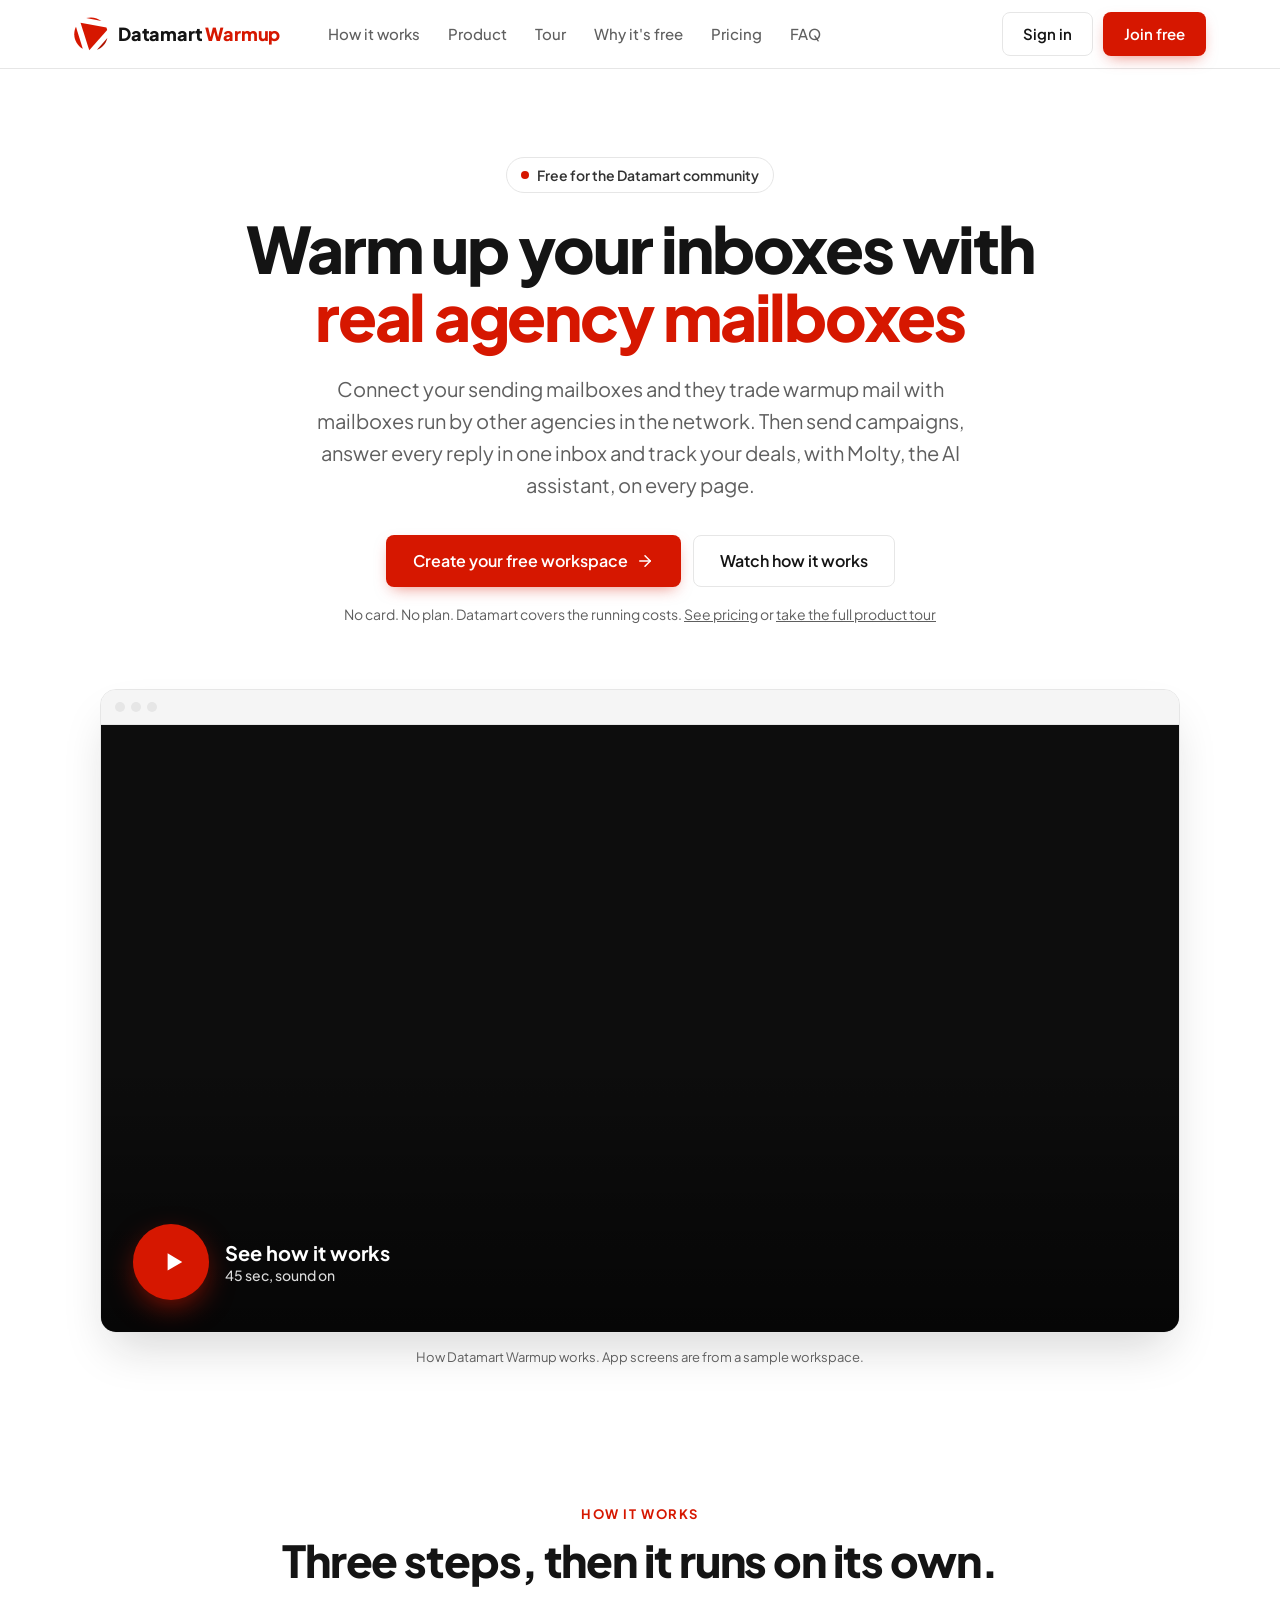
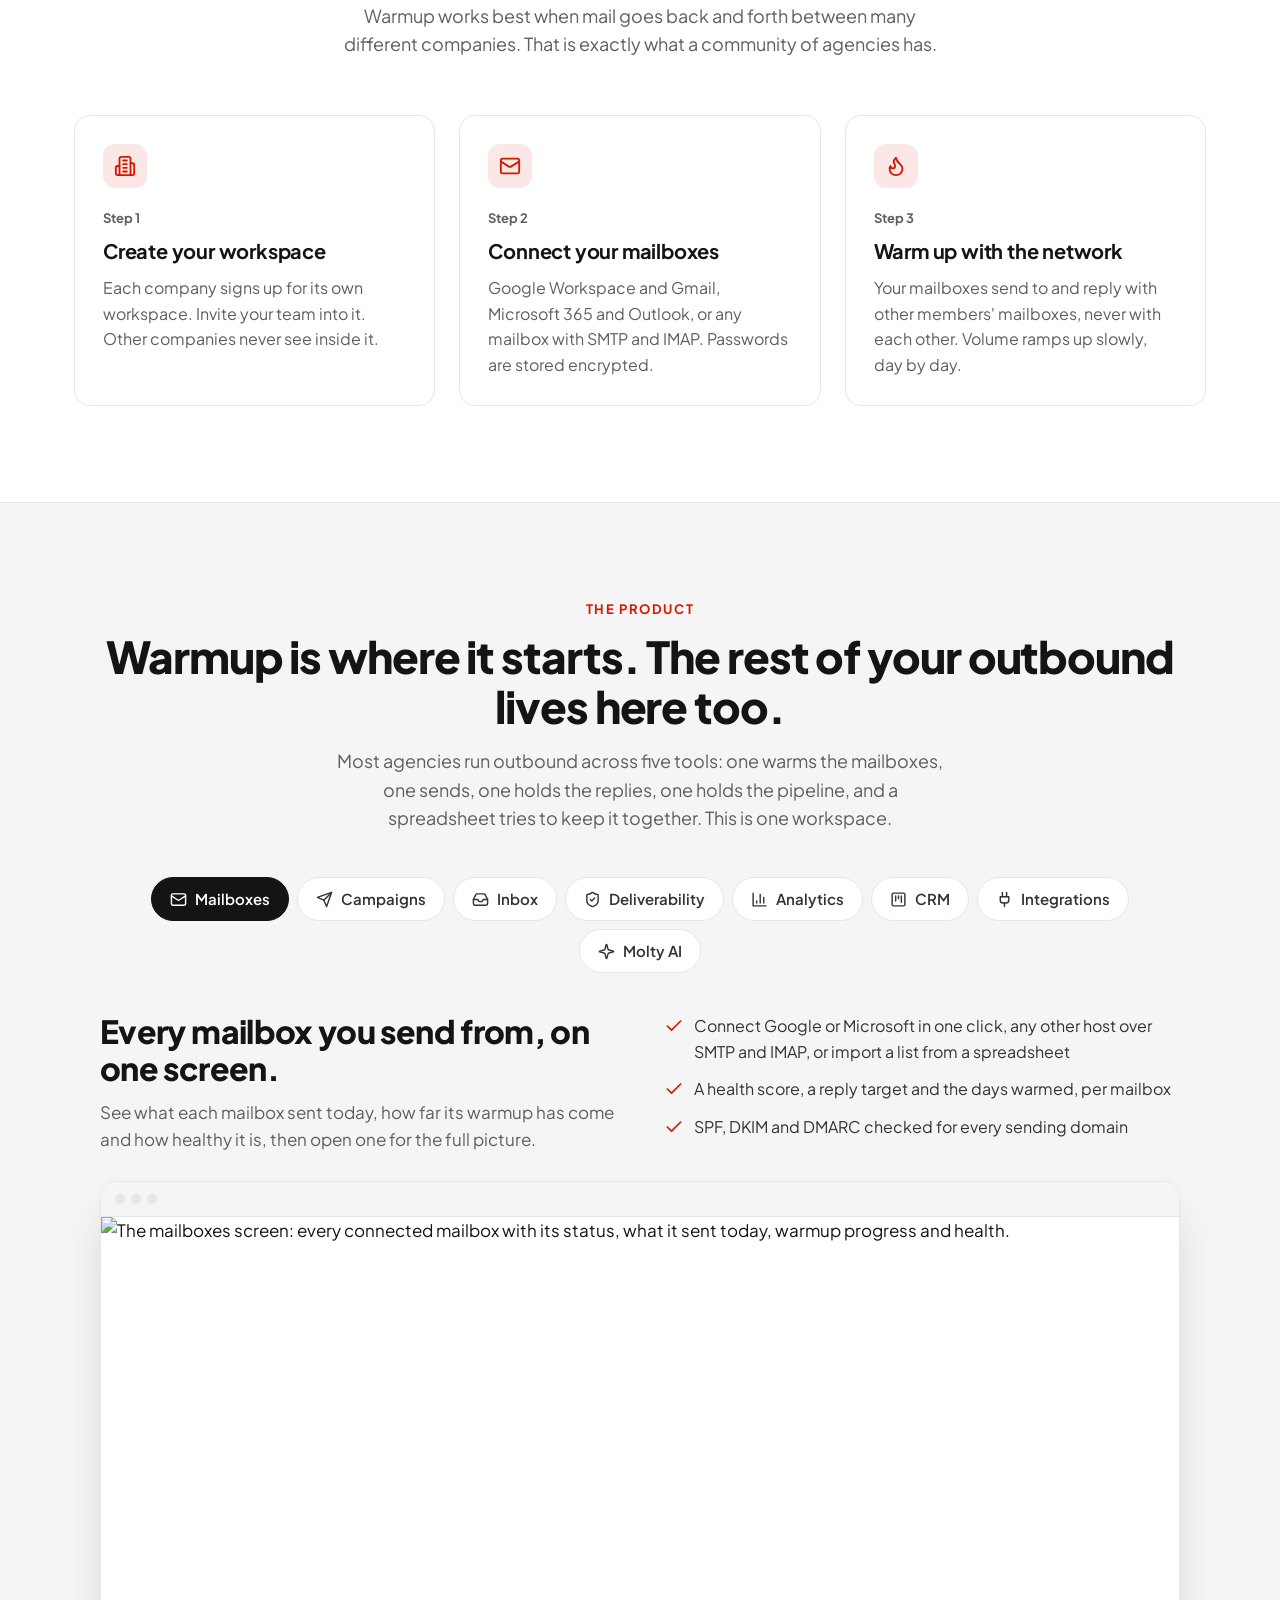
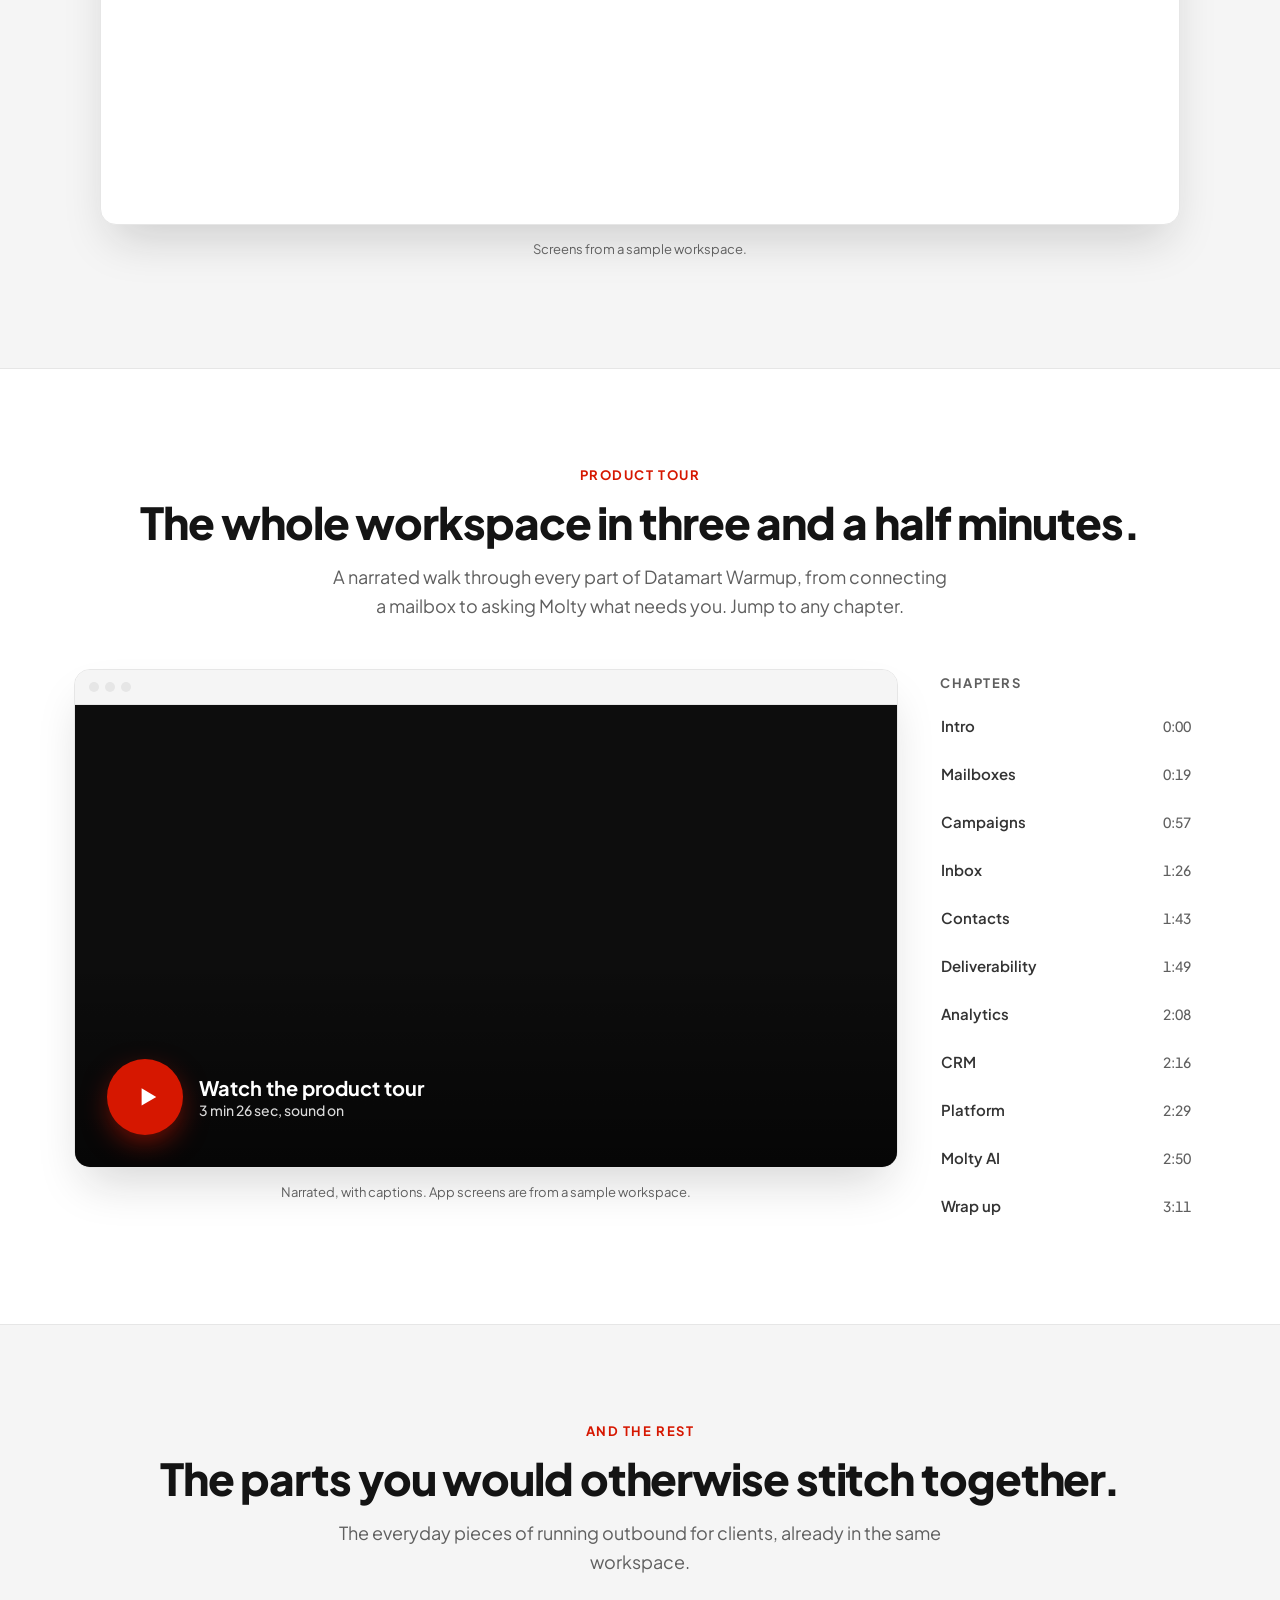
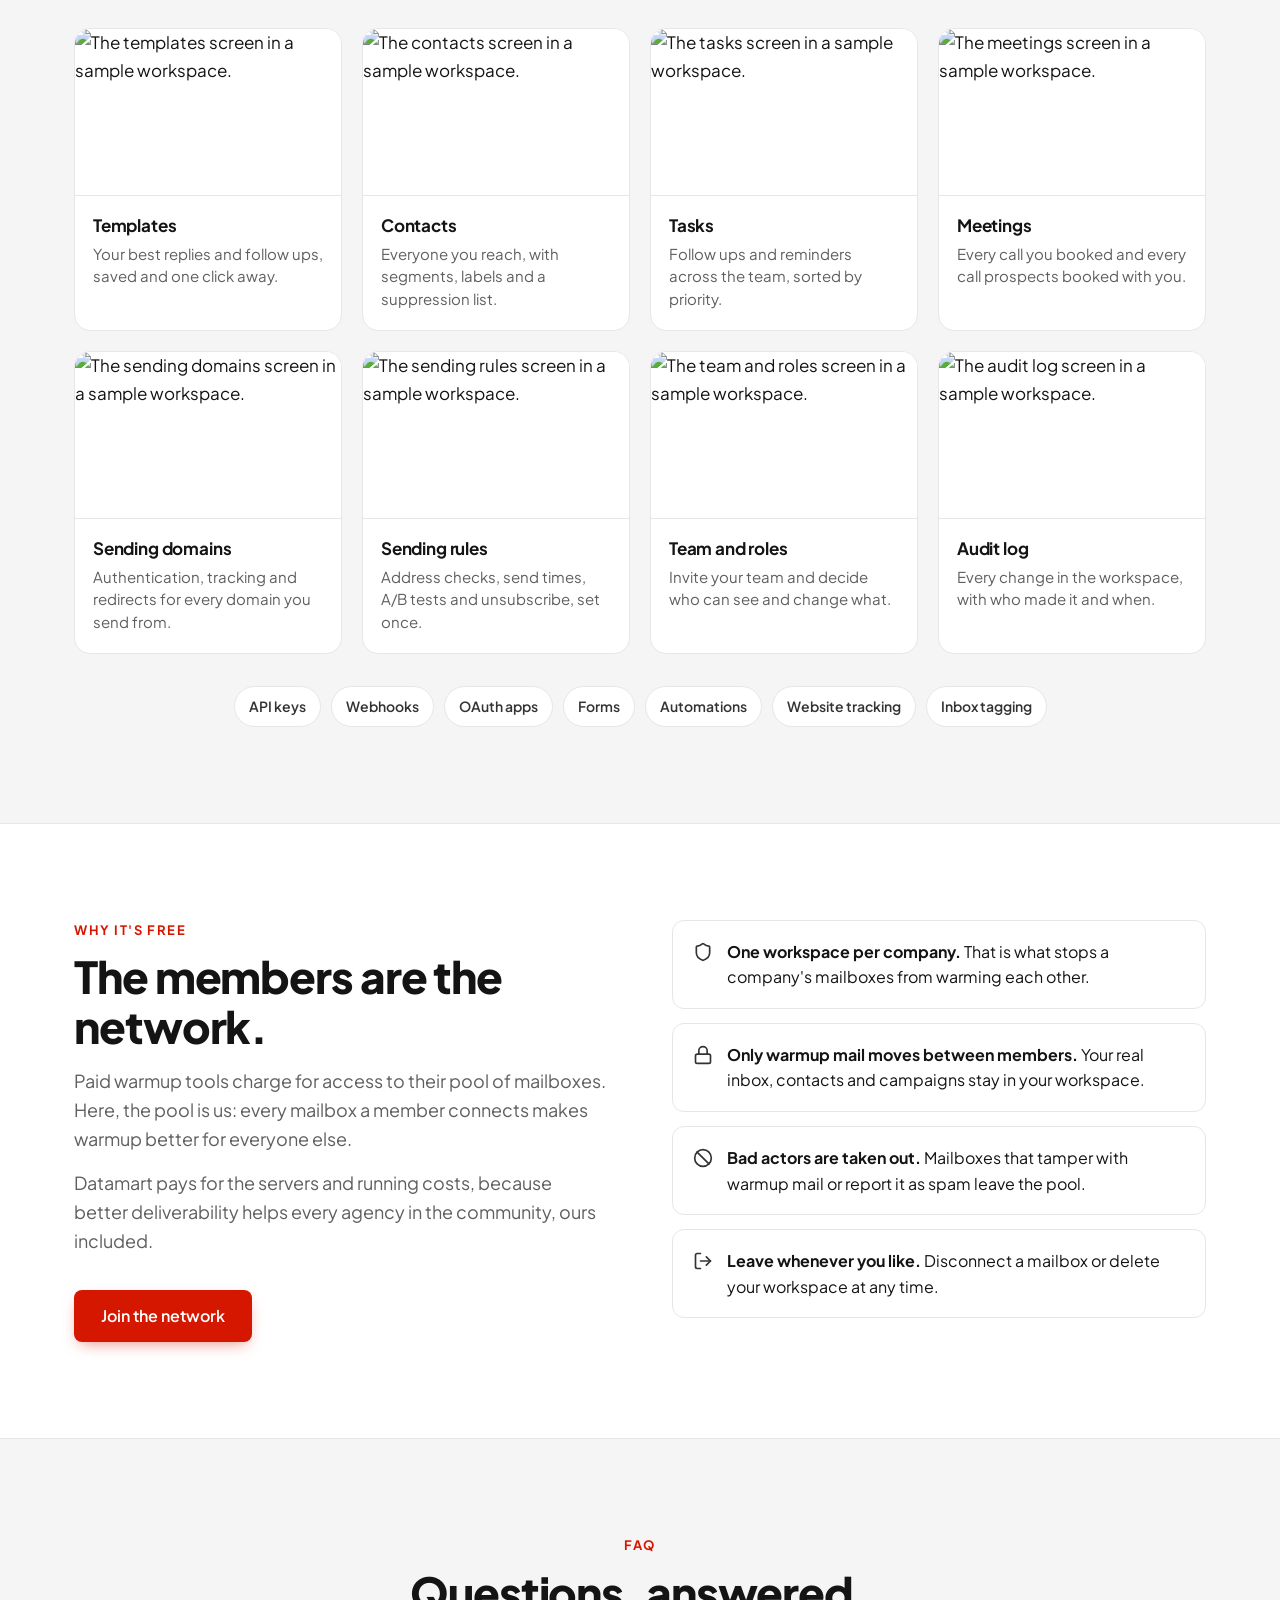
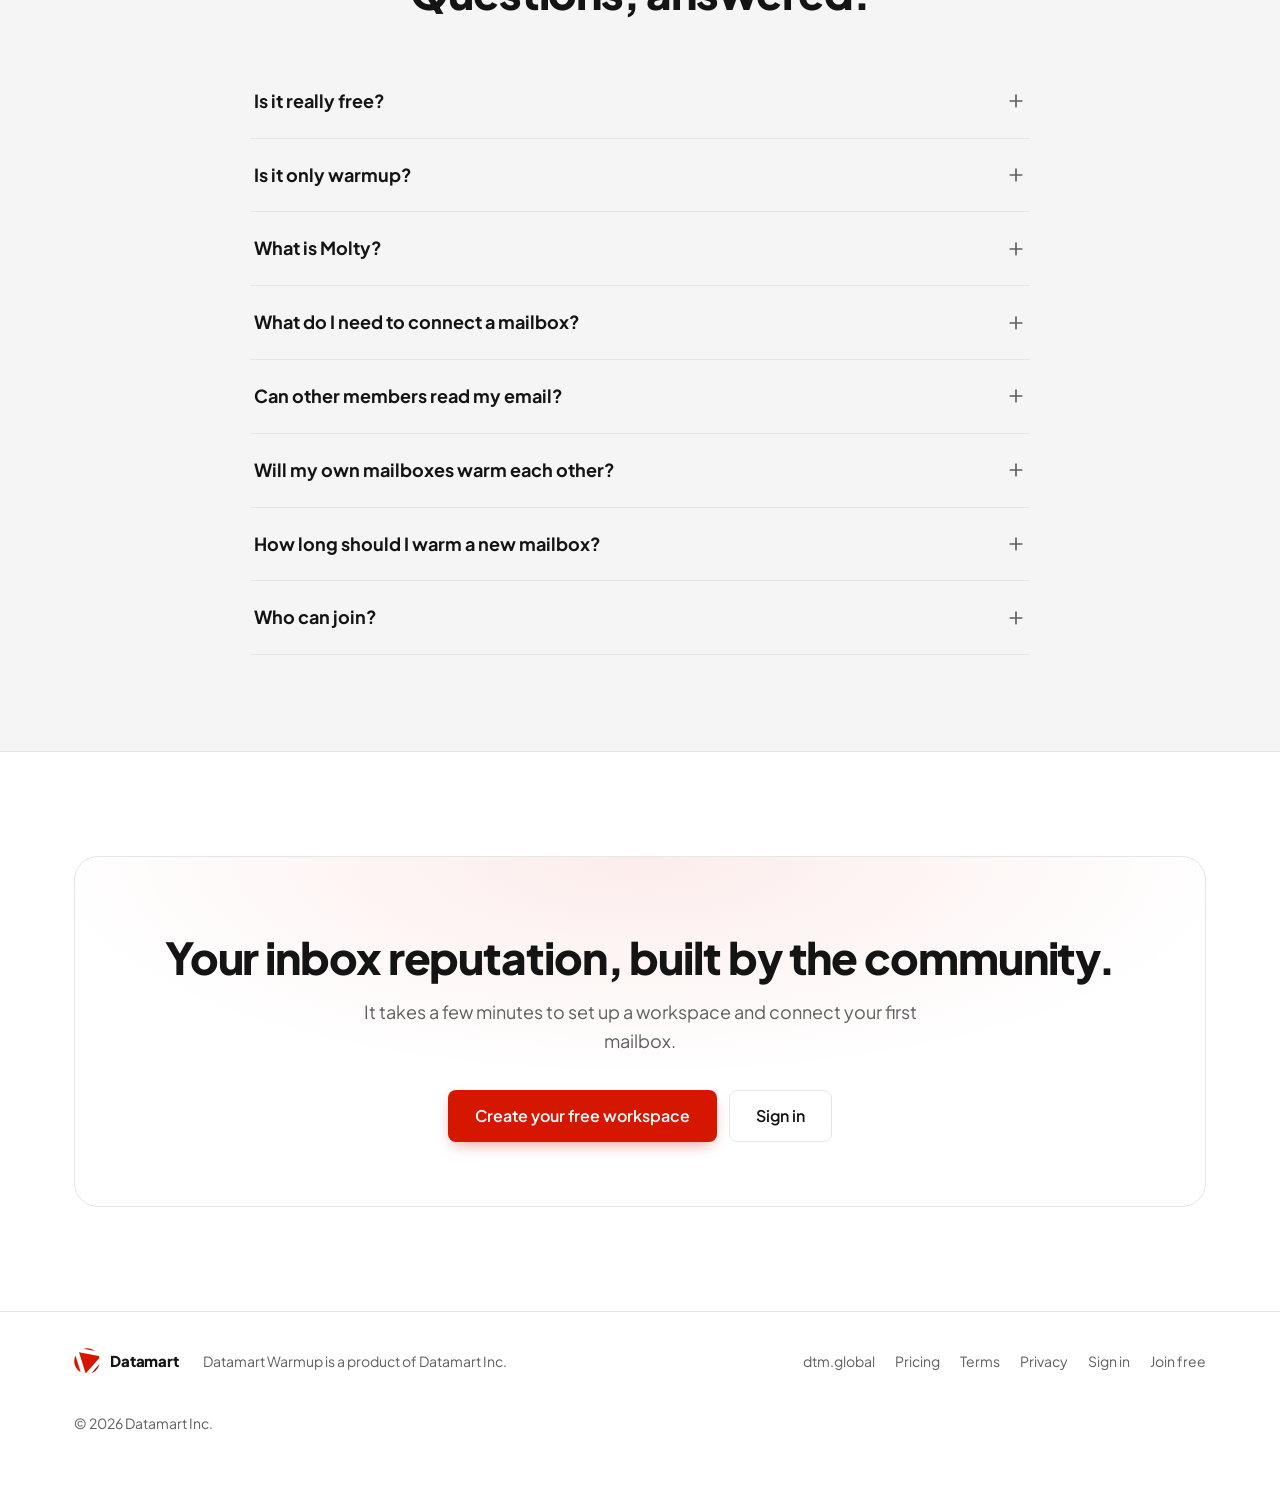
==== commit cad17b51: "Landing tour: cut the Slack line, hide dev badges, localhost and Warmbly leftovers, and move Wrap up" ====
--- a/datamart/landing/index.html
+++ b/datamart/landing/index.html
@@ -450,7 +450,7 @@
               <button class="play" id="tour-play" type="button" aria-label="Play the three and a half minute product tour">
                 <span class="play-row">
                   <span class="play-dot"><svg viewBox="0 0 24 24" aria-hidden="true"><path d="M8 5.5v13l11-6.5z" fill="currentColor"/></svg></span>
-                  <span class="play-label">Watch the product tour <small>3 min 30 sec, sound on</small></span>
+                  <span class="play-label">Watch the product tour <small>3 min 26 sec, sound on</small></span>
                 </span>
               </button>
             </div>
@@ -459,7 +459,7 @@
         </figure>
         <nav aria-label="Tour chapters">
           <p class="chapters-title">Chapters</p>
-          <ol class="chapters" id="tour-chapters"><li><button type="button" data-t="0"><span>Intro</span><time>0:00</time></button></li><li><button type="button" data-t="19.6"><span>Mailboxes</span><time>0:19</time></button></li><li><button type="button" data-t="57.4"><span>Campaigns</span><time>0:57</time></button></li><li><button type="button" data-t="86.9"><span>Inbox</span><time>1:26</time></button></li><li><button type="button" data-t="103.9"><span>Contacts</span><time>1:43</time></button></li><li><button type="button" data-t="109.6"><span>Deliverability</span><time>1:49</time></button></li><li><button type="button" data-t="128.0"><span>Analytics</span><time>2:08</time></button></li><li><button type="button" data-t="136.0"><span>CRM</span><time>2:16</time></button></li><li><button type="button" data-t="149.2"><span>Platform</span><time>2:29</time></button></li><li><button type="button" data-t="170.0"><span>Molty AI</span><time>2:50</time></button></li><li><button type="button" data-t="195.5"><span>Wrap up</span><time>3:15</time></button></li></ol>
+          <ol class="chapters" id="tour-chapters"><li><button type="button" data-t="0"><span>Intro</span><time>0:00</time></button></li><li><button type="button" data-t="19.6"><span>Mailboxes</span><time>0:19</time></button></li><li><button type="button" data-t="57.4"><span>Campaigns</span><time>0:57</time></button></li><li><button type="button" data-t="86.9"><span>Inbox</span><time>1:26</time></button></li><li><button type="button" data-t="103.9"><span>Contacts</span><time>1:43</time></button></li><li><button type="button" data-t="109.6"><span>Deliverability</span><time>1:49</time></button></li><li><button type="button" data-t="128.0"><span>Analytics</span><time>2:08</time></button></li><li><button type="button" data-t="136.0"><span>CRM</span><time>2:16</time></button></li><li><button type="button" data-t="149.2"><span>Platform</span><time>2:29</time></button></li><li><button type="button" data-t="170.0"><span>Molty AI</span><time>2:50</time></button></li><li><button type="button" data-t="191.2"><span>Wrap up</span><time>3:11</time></button></li></ol>
         </nav>
       </div>
     </div>
@@ -604,7 +604,10 @@
       v.play();
     }
     document.getElementById("tour-play").addEventListener("click", function () { start(); v.play(); });
-    btns.forEach(function (b) { b.addEventListener("click", function () { seek(parseFloat(b.dataset.t)); }); });
+    btns.forEach(function (b) { b.addEventListener("click", function () {
+      btns.forEach(function (x) { x.setAttribute("aria-current", x === b ? "true" : "false"); });
+      seek(parseFloat(b.dataset.t));
+    }); });
     v.addEventListener("timeupdate", function () {
       var i = 0; starts.forEach(function (s, j) { if (v.currentTime >= s) i = j; });
       btns.forEach(function (b, j) { b.setAttribute("aria-current", j === i ? "true" : "false"); });
